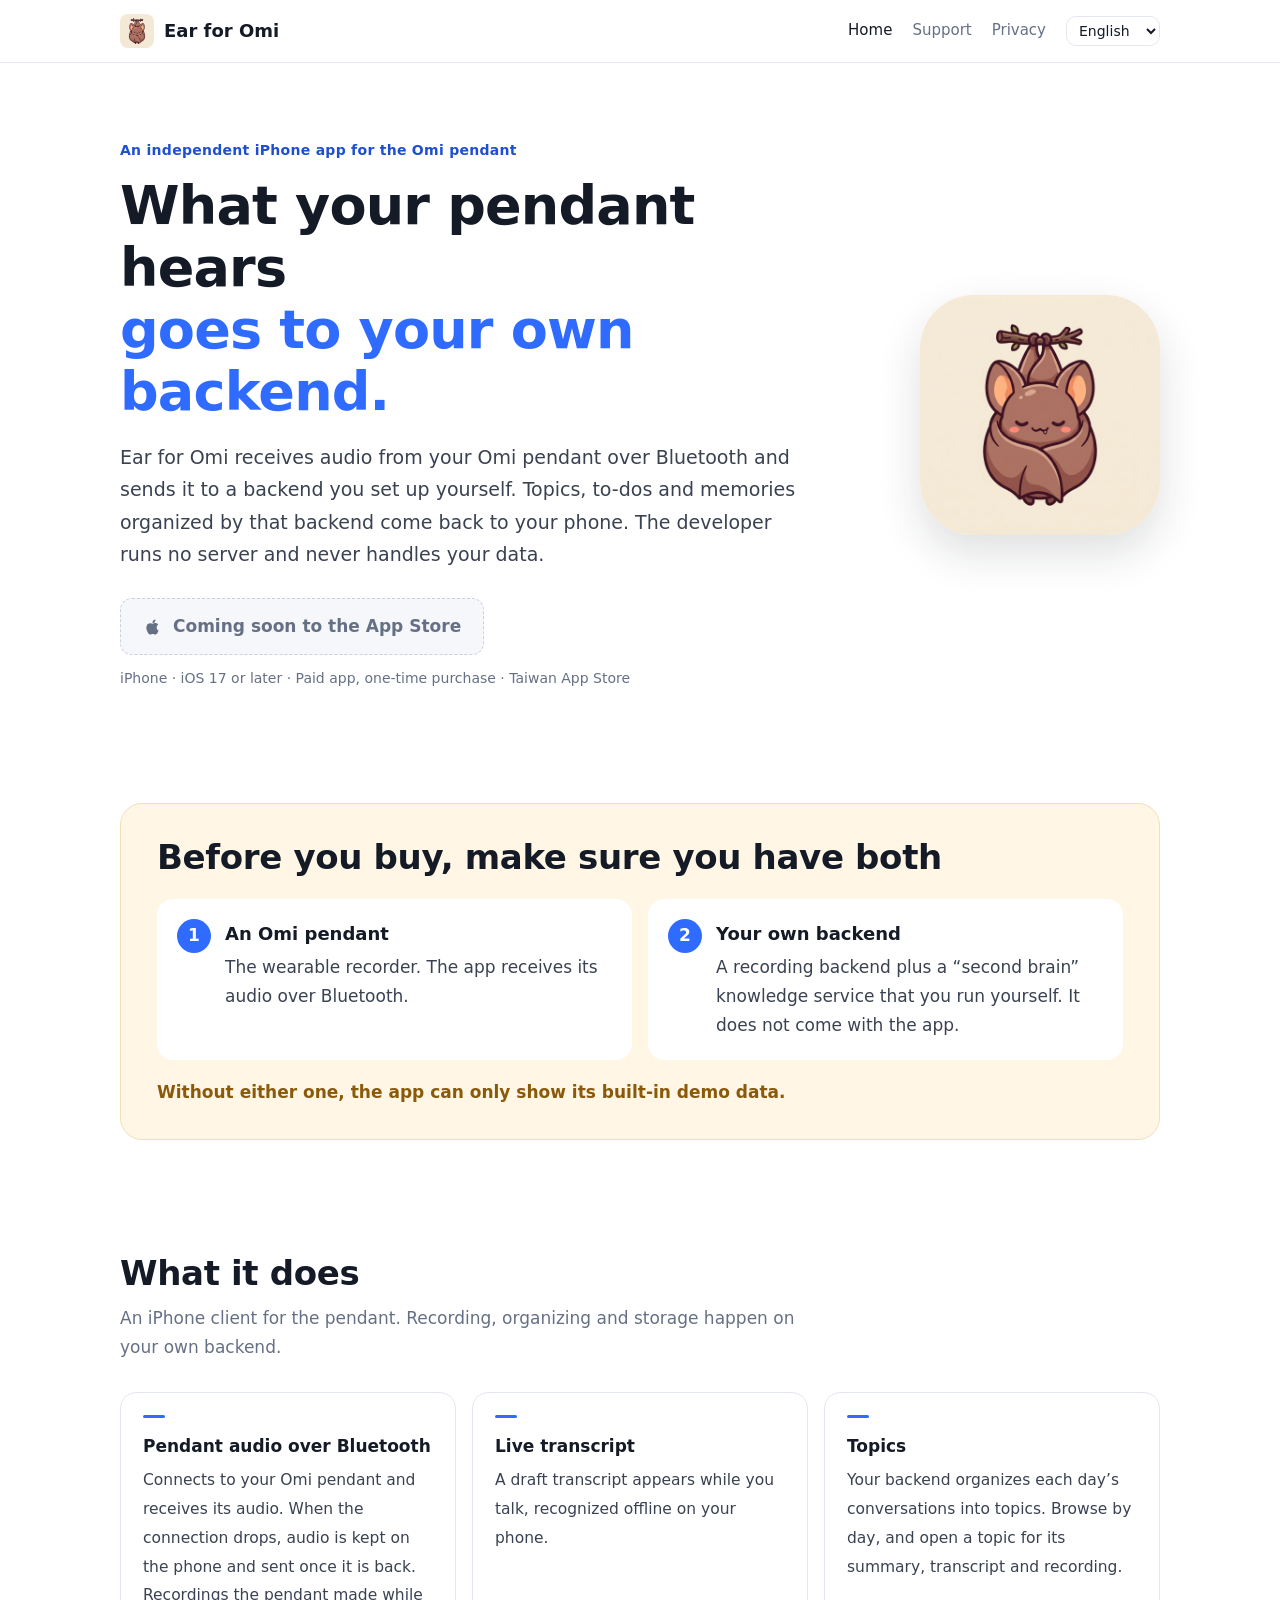
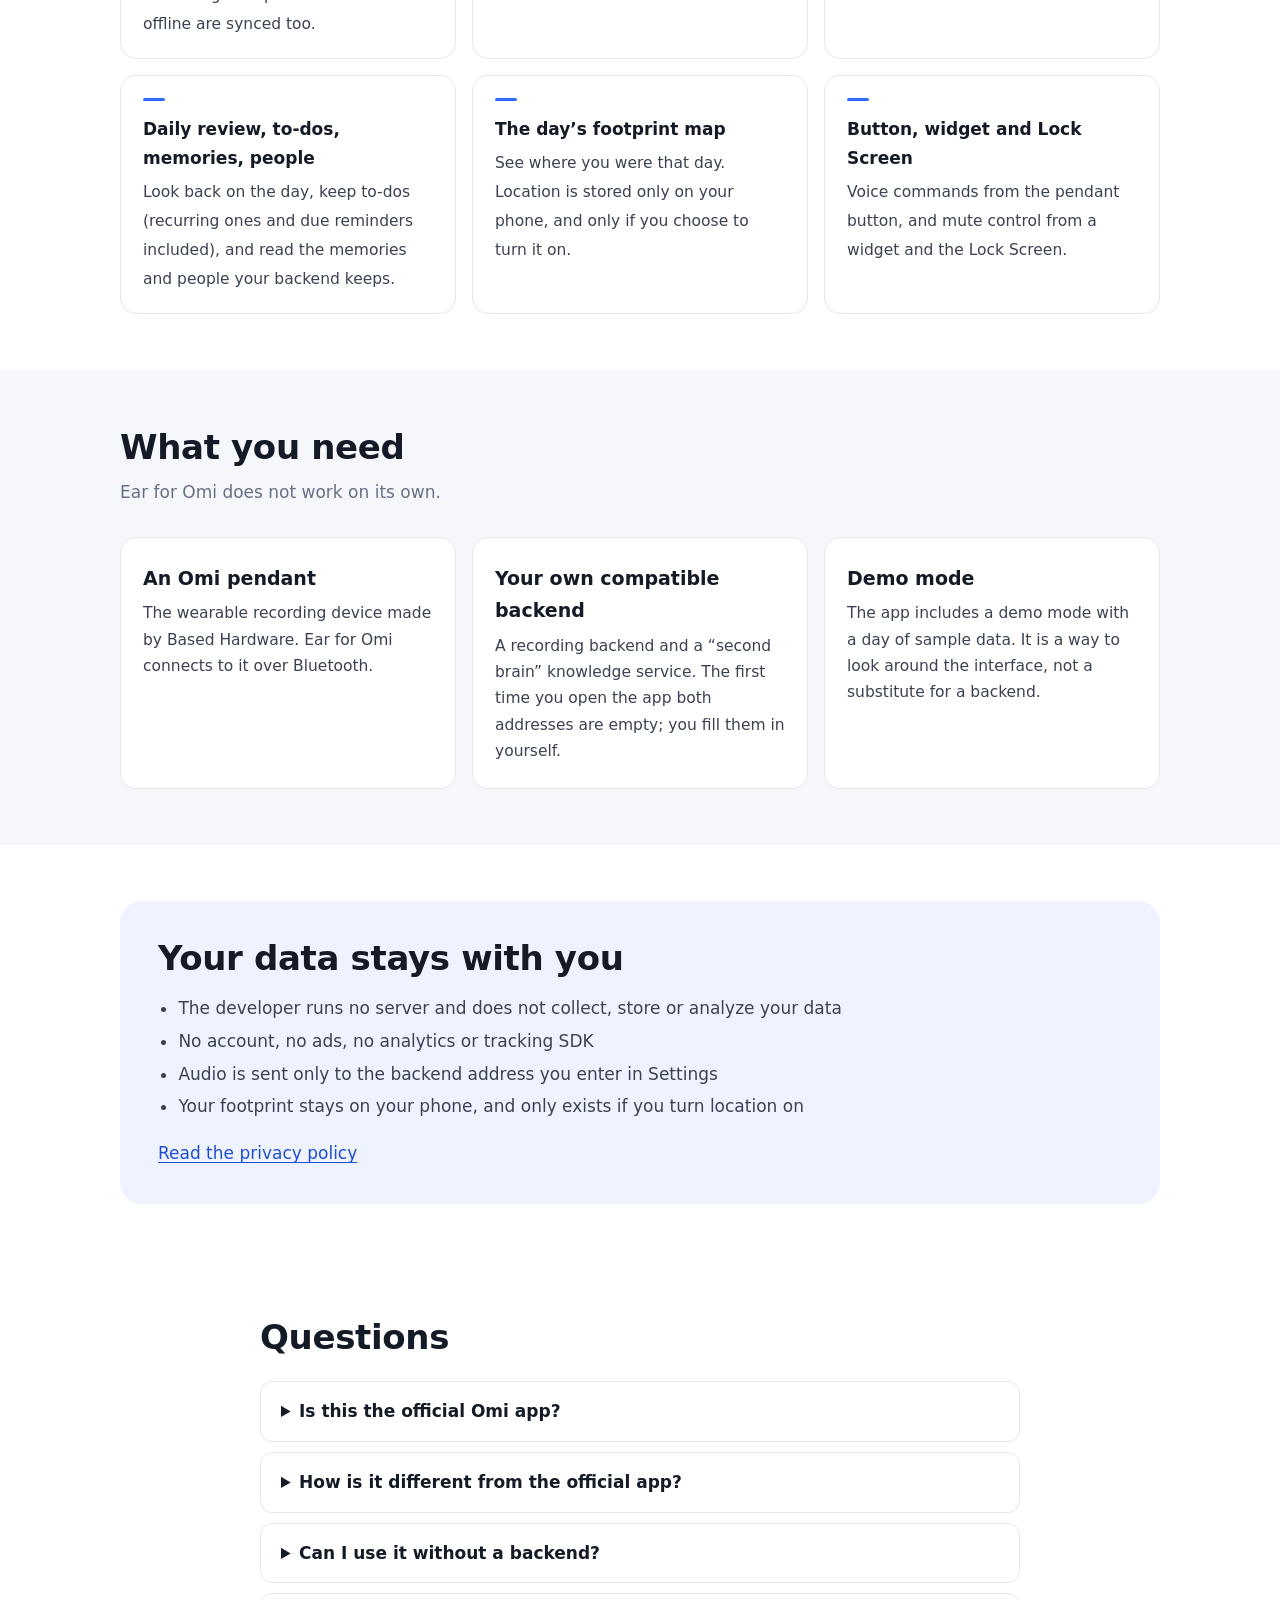
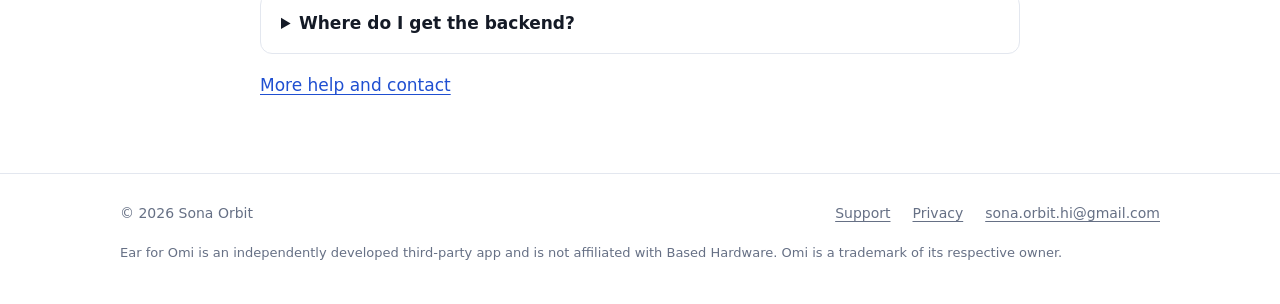
==== index.html @ e140234e "Remove the screenshot strip" ====
<!doctype html>
<html lang="en">
<head>
<meta charset="utf-8">
<meta name="viewport" content="width=device-width,initial-scale=1">
<meta name="color-scheme" content="light">
<title>Ear for Omi — an independent iPhone app for the Omi pendant</title>
<meta name="description" content="Ear for Omi is an independent, third-party iPhone app for the Omi pendant. Your recordings and data go to a backend you set up yourself. The developer runs no server and never handles your data.">
<meta property="og:type" content="website">
<meta property="og:title" content="Ear for Omi — an independent iPhone app for the Omi pendant">
<meta property="og:description" content="Ear for Omi is an independent, third-party iPhone app for the Omi pendant. Your recordings and data go to a backend you set up yourself. The developer runs no server and never handles your data.">
<meta property="og:url" content="https://sona-orbit.github.io/ear-for-omi/">
<meta property="og:image" content="https://sona-orbit.github.io/ear-for-omi/assets/icon.png">
<link rel="canonical" href="https://sona-orbit.github.io/ear-for-omi/">
<link rel="alternate" hreflang="en" href="https://sona-orbit.github.io/ear-for-omi/"><link rel="alternate" hreflang="zh-Hant" href="https://sona-orbit.github.io/ear-for-omi/zh-Hant/"><link rel="alternate" hreflang="x-default" href="https://sona-orbit.github.io/ear-for-omi/">
<link rel="icon" href="assets/favicon.png">
<link rel="apple-touch-icon" href="assets/icon.png">
<link rel="stylesheet" href="assets/style.css?v=627e2939">
<script>window.SITE_LOCALE='en';window.SITE_PAGE='';window.SITE_ROOT='';</script>
<script defer src="assets/site.js?v=627e2939"></script>
</head>
<body>
<header class="site-header"><div class="wrap nav">
<a class="brand" href="./"><img src="assets/icon.png" alt="" width="34" height="34"><span>Ear for Omi</span></a>
<nav class="nav-links" aria-label="Main"><a href="./" aria-current="page">Home</a><a href="support/">Support</a><a href="privacy/">Privacy</a></nav>
<label><span class="sr-only">Language</span><select class="lang" id="language" aria-label="Language"><option value="en" selected>English</option><option value="zh-Hant">繁體中文</option></select></label>
</div></header>
<main>
<section class="hero"><div class="wrap hero-grid">
<div class="hero-text">
<p class="eyebrow">An independent iPhone app for the Omi pendant</p>
<h1>What your pendant hears <span class="accent">goes to your own backend.</span></h1>
<p class="lead">Ear for Omi receives audio from your Omi pendant over Bluetooth and sends it to a backend you set up yourself. Topics, to-dos and memories organized by that backend come back to your phone. The developer runs no server and never handles your data.</p>
<span class="button soon" aria-disabled="true"><svg viewBox="0 0 24 24" aria-hidden="true"><path d="M16.37 12.6c-.02-2.3 1.88-3.4 1.96-3.46-1.07-1.56-2.73-1.77-3.32-1.8-1.41-.14-2.76.83-3.48.83-.72 0-1.82-.81-3-.79-1.54.02-2.96.9-3.76 2.27-1.6 2.78-.41 6.9 1.15 9.16.76 1.1 1.67 2.34 2.86 2.3 1.15-.05 1.58-.74 2.97-.74 1.38 0 1.77.74 2.98.72 1.23-.02 2.01-1.12 2.76-2.23.87-1.28 1.23-2.52 1.25-2.58-.03-.01-2.4-.92-2.42-3.67zM14.1 5.86c.63-.77 1.06-1.83.94-2.89-.91.04-2.02.61-2.67 1.37-.58.67-1.1 1.76-.96 2.8 1.02.08 2.06-.52 2.69-1.28z"/></svg>Coming soon to the App Store</span>
<p class="button-note">iPhone · iOS 17 or later · Paid app, one-time purchase · Taiwan App Store</p>
</div>
<div class="hero-icon"><img src="assets/icon.png" alt="Ear for Omi" width="512" height="512"></div>
</div></section>

<section id="must"><div class="wrap">
<div class="must-box"><h2>Before you buy, make sure you have both</h2>
<ol class="must"><li><span class="num">1</span><div><b>An Omi pendant</b><span>The wearable recorder. The app receives its audio over Bluetooth.</span></div></li><li><span class="num">2</span><div><b>Your own backend</b><span>A recording backend plus a “second brain” knowledge service that you run yourself. It does not come with the app.</span></div></li></ol>
<p class="must-note">Without either one, the app can only show its built-in demo data.</p></div>
</div></section>


<section id="features"><div class="wrap">
<h2>What it does</h2>
<p class="section-lead">An iPhone client for the pendant. Recording, organizing and storage happen on your own backend.</p>
<ul class="features"><li><b>Pendant audio over Bluetooth</b><span>Connects to your Omi pendant and receives its audio. When the connection drops, audio is kept on the phone and sent once it is back. Recordings the pendant made while offline are synced too.</span></li><li><b>Live transcript</b><span>A draft transcript appears while you talk, recognized offline on your phone.</span></li><li><b>Topics</b><span>Your backend organizes each day’s conversations into topics. Browse by day, and open a topic for its summary, transcript and recording.</span></li><li><b>Daily review, to-dos, memories, people</b><span>Look back on the day, keep to-dos (recurring ones and due reminders included), and read the memories and people your backend keeps.</span></li><li><b>The day’s footprint map</b><span>See where you were that day. Location is stored only on your phone, and only if you choose to turn it on.</span></li><li><b>Button, widget and Lock Screen</b><span>Voice commands from the pendant button, and mute control from a widget and the Lock Screen.</span></li></ul>
</div></section>

<section id="need"><div class="wrap">
<h2>What you need</h2>
<p class="section-lead">Ear for Omi does not work on its own.</p>
<div class="cards"><div class="card"><h3>An Omi pendant</h3><p>The wearable recording device made by Based Hardware. Ear for Omi connects to it over Bluetooth.</p></div><div class="card"><h3>Your own compatible backend</h3><p>A recording backend and a “second brain” knowledge service. The first time you open the app both addresses are empty; you fill them in yourself.</p></div><div class="card"><h3>Demo mode</h3><p>The app includes a demo mode with a day of sample data. It is a way to look around the interface, not a substitute for a backend.</p></div></div>
</div></section>

<section id="privacy"><div class="wrap">
<div class="privacy-box"><h2>Your data stays with you</h2><ul><li>The developer runs no server and does not collect, store or analyze your data</li><li>No account, no ads, no analytics or tracking SDK</li><li>Audio is sent only to the backend address you enter in Settings</li><li>Your footprint stays on your phone, and only exists if you turn location on</li></ul>
<p><a href="privacy/">Read the privacy policy</a></p></div>
</div></section>

<section id="faq"><div class="wrap narrow">
<h2>Questions</h2>
<details><summary>Is this the official Omi app?</summary><p>No. Ear for Omi is an independent, third-party client. It is not affiliated with Based Hardware.</p></details><details><summary>How is it different from the official app?</summary><p>Recordings and data go to a backend you set up yourself. The developer has no server and never handles your data.</p></details><details><summary>Can I use it without a backend?</summary><p>No. Without your own backend the app can only show its built-in demo data. Please make sure you have a backend before you buy.</p></details><details><summary>Where do I get the backend?</summary><p>The backend does not come with the app. It is shared through a community discussion; how to join will be posted on the support page. Until then, you can email us.</p></details>
<p><a href="support/">More help and contact</a></p>
</div></section>
</main>
<footer><div class="wrap">
<div class="footer-row">
<span>© 2026 Sona Orbit</span><span class="spacer"></span>
<a href="support/">Support</a>
<a href="privacy/">Privacy</a>
<a href="mailto:sona.orbit.hi@gmail.com">sona.orbit.hi@gmail.com</a>
</div>
<p class="disclaimer">Ear for Omi is an independently developed third-party app and is not affiliated with Based Hardware. Omi is a trademark of its respective owner.</p>
</div></footer>
</body>
</html>
---- assets/style.css ----
/* Ear for Omi website — white, one blue, nothing fancy. */
:root {
  --bg: #ffffff;
  --bg-2: #f5f7fb;
  --ink: #141a26;
  --text: #3a4252;
  --muted: #667085;
  --line: #e3e7ef;
  --blue: #2f6bff;
  --blue-ink: #1f4fd1;
  --blue-soft: #eef3ff;
  --radius: 16px;
  color-scheme: light;
}

* { box-sizing: border-box; }
html { -webkit-text-size-adjust: 100%; scroll-behavior: smooth; }
body {
  margin: 0;
  background: var(--bg);
  color: var(--ink);
  font: 17px/1.7 system-ui, -apple-system, "SF Pro Text", "PingFang TC", "Noto Sans TC", "Microsoft JhengHei", sans-serif;
  overflow-x: hidden;
}
img { max-width: 100%; height: auto; display: block; }
a { color: var(--blue-ink); text-underline-offset: 3px; }
a:hover { color: var(--blue); }
:focus-visible { outline: 2px solid var(--blue); outline-offset: 3px; border-radius: 6px; }
.wrap { width: min(1040px, 100% - 40px); margin: 0 auto; }
.wrap.narrow, .wrap.doc { width: min(760px, 100% - 40px); }
.sr-only { position: absolute; width: 1px; height: 1px; overflow: hidden; clip: rect(0 0 0 0); }

/* header */
.site-header { position: sticky; top: 0; z-index: 10; background: rgba(255, 255, 255, 0.9); backdrop-filter: blur(10px); -webkit-backdrop-filter: blur(10px); border-bottom: 1px solid var(--line); }
.nav { display: flex; align-items: center; gap: 20px; height: 62px; }
.brand { display: flex; align-items: center; gap: 10px; font-weight: 700; font-size: 18px; color: var(--ink); text-decoration: none; white-space: nowrap; }
.brand img { width: 34px; height: 34px; border-radius: 8px; }
.nav-links { display: flex; gap: 20px; margin-left: auto; }
.nav-links a { text-decoration: none; color: var(--muted); font-size: 15px; white-space: nowrap; }
.nav-links a[aria-current="page"], .nav-links a:hover { color: var(--ink); }
.lang { font: inherit; font-size: 14px; color: var(--ink); background: var(--bg); border: 1px solid var(--line); border-radius: 10px; padding: 5px 8px; }

/* buttons */
.button { display: inline-flex; align-items: center; gap: 10px; background: var(--blue); color: #fff; text-decoration: none; font-weight: 600; padding: 13px 22px; border-radius: 12px; }
.button:hover { background: var(--blue-ink); color: #fff; }
.button svg { width: 20px; height: 20px; fill: currentColor; flex: none; }
.button.soon { background: var(--bg-2); color: var(--muted); border: 1.5px dashed #c9d1e0; cursor: default; }
.button-note { color: var(--muted); font-size: 14px; margin: 12px 0 0; }

/* hero */
.hero { padding: 76px 0 56px; }
.hero-grid { display: grid; grid-template-columns: 1fr auto; gap: 56px; align-items: center; }
.eyebrow { font-weight: 600; font-size: 14px; letter-spacing: .02em; color: var(--blue-ink); margin: 0 0 12px; }
h1 { font-size: clamp(34px, 5vw, 54px); line-height: 1.15; margin: 0 0 18px; letter-spacing: -0.015em; }
h1 .accent { color: var(--blue); display: inline-block; }
.lead { font-size: clamp(17px, 1.6vw, 19px); color: var(--text); margin: 0 0 28px; max-width: 36em; }
.hero-icon img { width: clamp(160px, 22vw, 240px); border-radius: 22.5%; box-shadow: 0 18px 44px rgba(20, 26, 38, 0.14); }

/* sections */
section { padding: 56px 0; }
h2 { font-size: clamp(26px, 3.2vw, 34px); line-height: 1.25; margin: 0 0 10px; letter-spacing: -0.01em; }
h3 { font-size: 19px; margin: 0 0 6px; }
.section-lead { color: var(--muted); margin: 0 0 30px; max-width: 40em; }

.features { display: grid; grid-template-columns: repeat(3, 1fr); gap: 16px; padding: 0; margin: 0; list-style: none; }
.features li { border: 1px solid var(--line); border-radius: var(--radius); padding: 22px 22px 20px; }
.features b { display: block; margin-bottom: 4px; }
.features b::before { content: ""; display: block; width: 22px; height: 3px; border-radius: 2px; background: var(--blue); margin-bottom: 14px; }
.features span { color: var(--text); font-size: 15.5px; }

#need { background: var(--bg-2); }
.cards { display: grid; grid-template-columns: repeat(3, 1fr); gap: 16px; }
.card { background: var(--bg); border: 1px solid var(--line); border-radius: var(--radius); padding: 24px 22px; }
.card p { margin: 0; color: var(--text); font-size: 15.5px; }

.privacy-box { background: var(--blue-soft); border-radius: 22px; padding: 36px 38px; }
.privacy-box ul { margin: 14px 0 0; padding-left: 1.2em; color: var(--text); }
.privacy-box li { margin: 4px 0; }
.privacy-box p { margin: 18px 0 0; }

details { border: 1px solid var(--line); border-radius: 12px; padding: 15px 20px; margin-bottom: 10px; background: var(--bg); }
summary { cursor: pointer; font-weight: 600; }
details p { color: var(--text); margin: 10px 0 2px; }
#faq h2 { margin-bottom: 22px; }

/* text pages */
.doc h1 { font-size: clamp(30px, 4vw, 40px); margin-bottom: 8px; }
.doc h2 { font-size: 21px; margin: 34px 0 8px; }
.doc p, .doc li { color: var(--text); }
.doc ul { padding-left: 1.2em; }
.doc li { margin: 8px 0; }
.doc li b { color: var(--ink); }
.updated { color: var(--muted); font-size: 14px; margin: 0 0 22px; }
.contact { display: flex; flex-wrap: wrap; align-items: baseline; gap: 6px 14px; background: var(--blue-soft); border-radius: 12px; padding: 18px 20px; margin: 20px 0 8px; }
.doc details:first-of-type { margin-top: 16px; }

footer { border-top: 1px solid var(--line); padding: 28px 0 40px; color: var(--muted); font-size: 14px; }
.footer-row { display: flex; flex-wrap: wrap; gap: 10px 22px; align-items: center; }
.footer-row a { color: var(--muted); }
.footer-row .spacer { flex: 1; }
.disclaimer { margin: 16px 0 0; font-size: 13px; }

@media (max-width: 860px) {
  .hero { padding: 44px 0 36px; }
  .hero-grid { grid-template-columns: 1fr; gap: 32px; }
  .hero-icon { order: -1; }
  .hero-icon img { width: 120px; }
  .features, .cards { grid-template-columns: 1fr; }
  .privacy-box { padding: 28px 24px; }
}
@media (max-width: 600px) {
  .nav { gap: 12px; }
  .nav-links { gap: 14px; }
  .nav-links a { font-size: 14px; }
  .brand span { display: none; }
  section { padding: 44px 0; }
}

/* App screens (11-06: the site shows the app, and says what it needs before anything else) */
.hero-shot img { display: block; width: min(300px, 70vw); height: auto; border-radius: 38px; border: 8px solid #111114; box-shadow: 0 24px 60px rgba(20, 30, 60, .18); }
.must-box { background: #FFF6E5; border: 1px solid #F2DFB8; border-radius: 22px; padding: 32px 36px; }
.must-box h2 { margin-top: 0; }
.must { list-style: none; padding: 0; margin: 20px 0 0; display: grid; grid-template-columns: repeat(2, 1fr); gap: 16px; }
.must li { display: flex; gap: 14px; background: #fff; border-radius: 16px; padding: 20px; }
.must .num { flex: none; width: 34px; height: 34px; border-radius: 50%; background: var(--blue); color: #fff; font-weight: 700; display: grid; place-items: center; }
.must b { display: block; font-size: 18px; color: var(--ink); margin-bottom: 4px; }
.must span { color: var(--text); }
.must-note { margin: 18px 0 0; font-weight: 600; color: #8A5A0B; }
.shots { display: flex; gap: 22px; overflow-x: auto; scroll-snap-type: x mandatory; padding: 6px max(20px, calc((100% - 1040px) / 2)) 26px; scrollbar-width: thin; }
.shots figure { flex: none; width: 250px; margin: 0; scroll-snap-align: center; }
.shots img { display: block; width: 100%; height: auto; border-radius: 30px; border: 1px solid var(--line); box-shadow: 0 14px 34px rgba(20, 30, 60, .12); }
.shots figcaption { margin-top: 12px; font-size: 14px; color: var(--muted); text-align: center; }
@media (max-width: 860px) {
  .hero-shot { justify-self: center; }
  .must { grid-template-columns: 1fr; }
  .must-box { padding: 26px 22px; }
  .shots figure { width: 220px; }
}
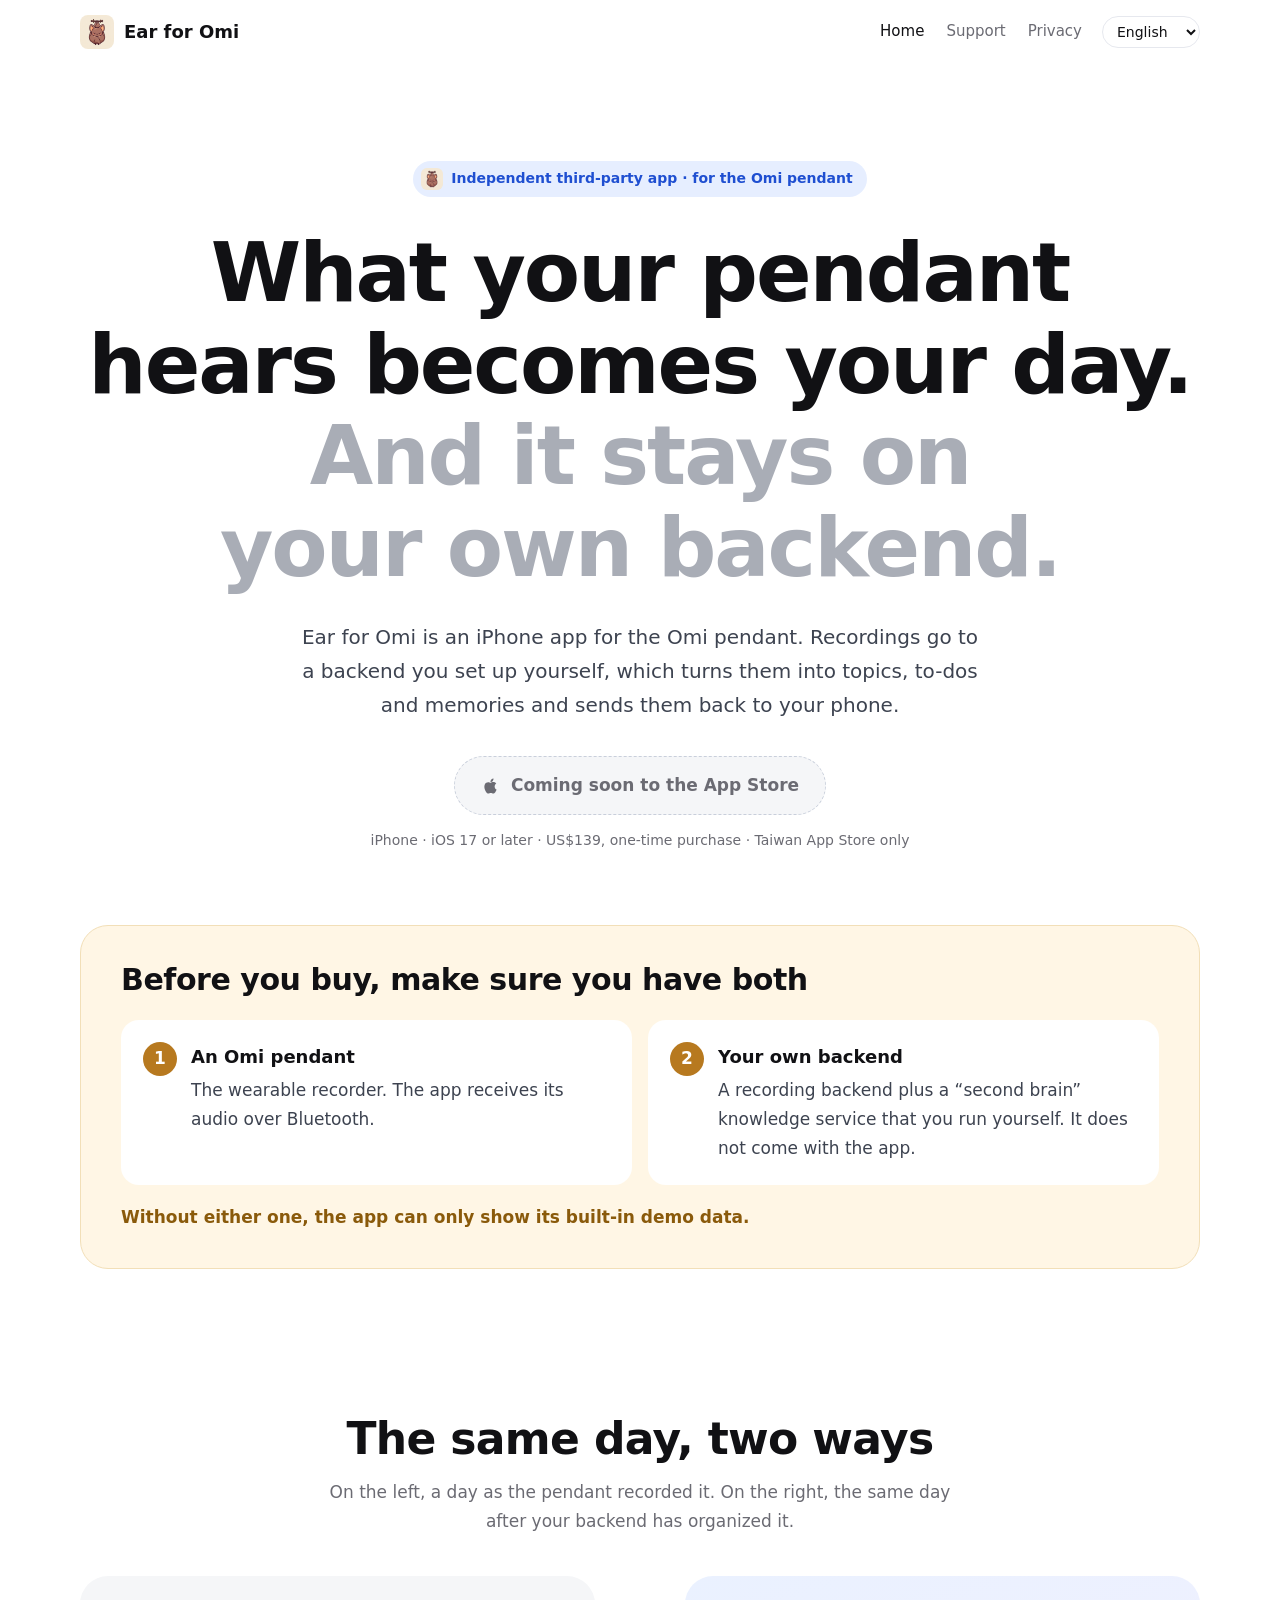
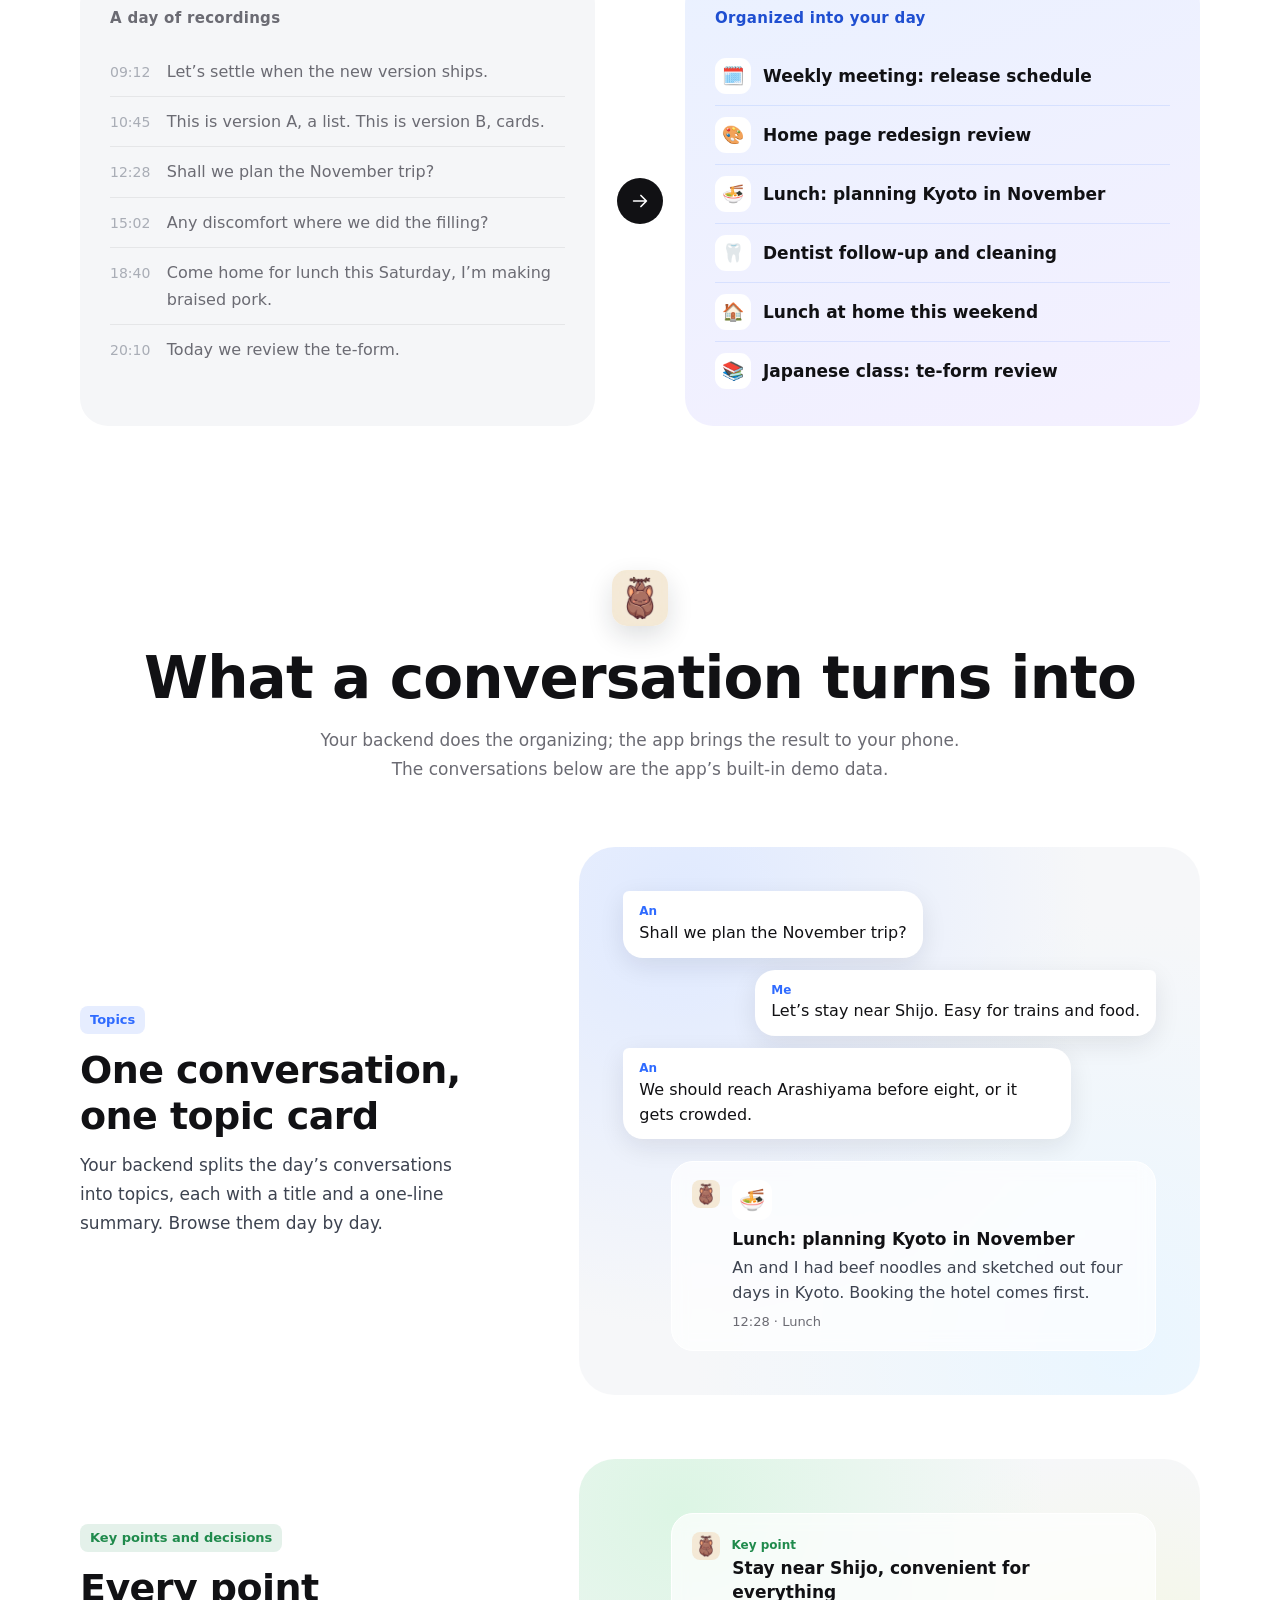
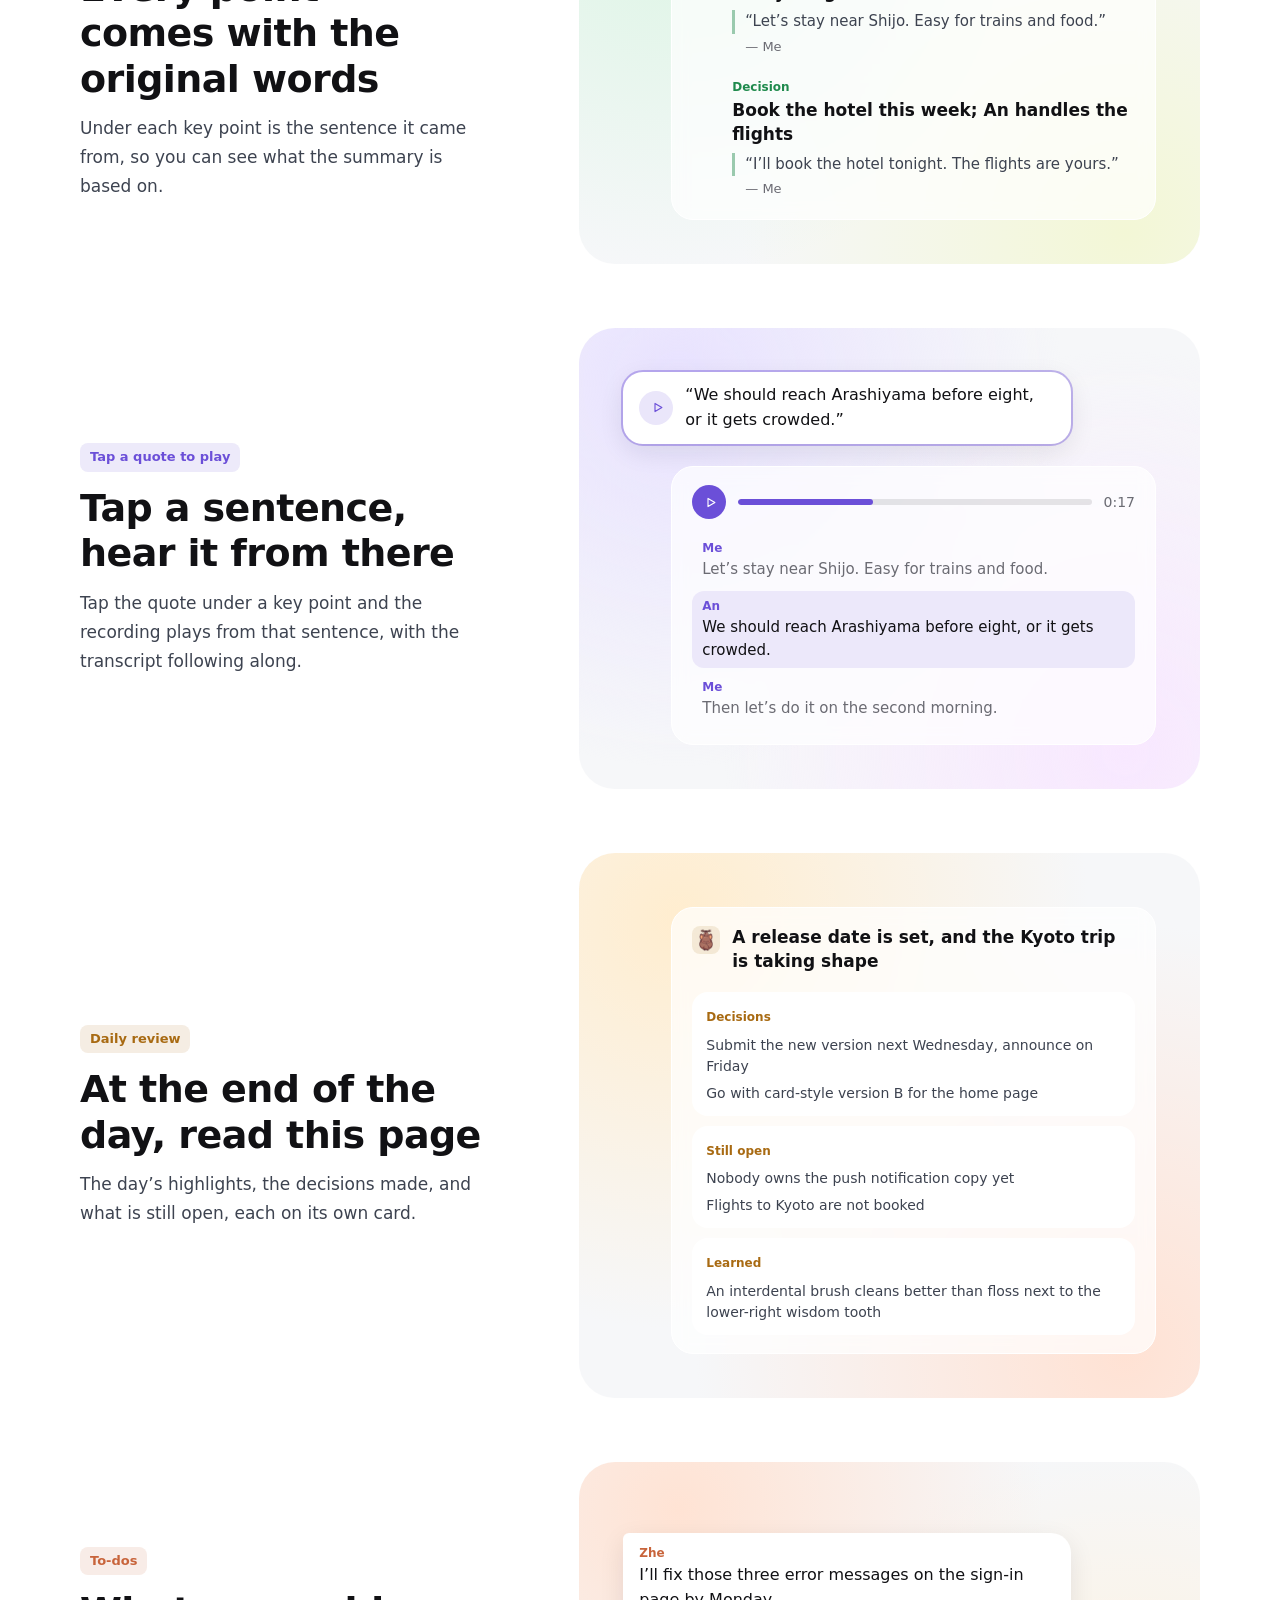
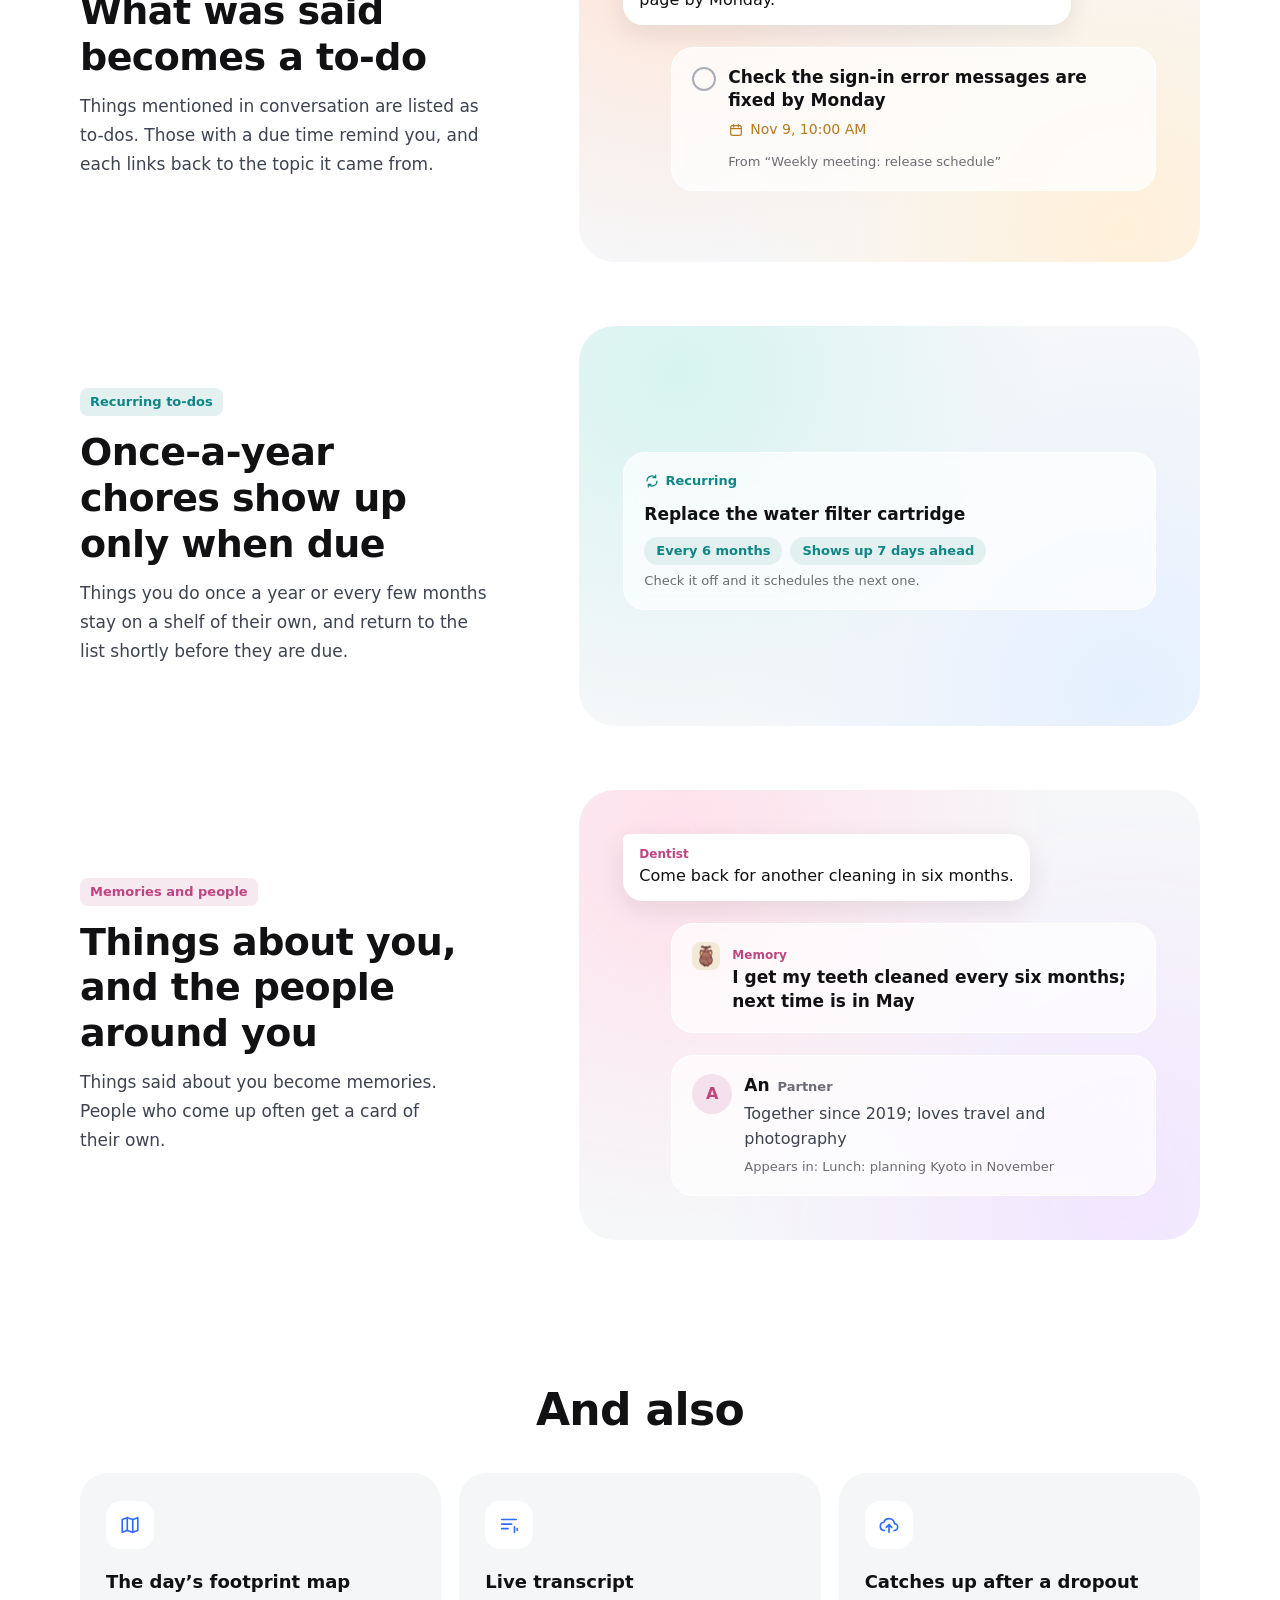
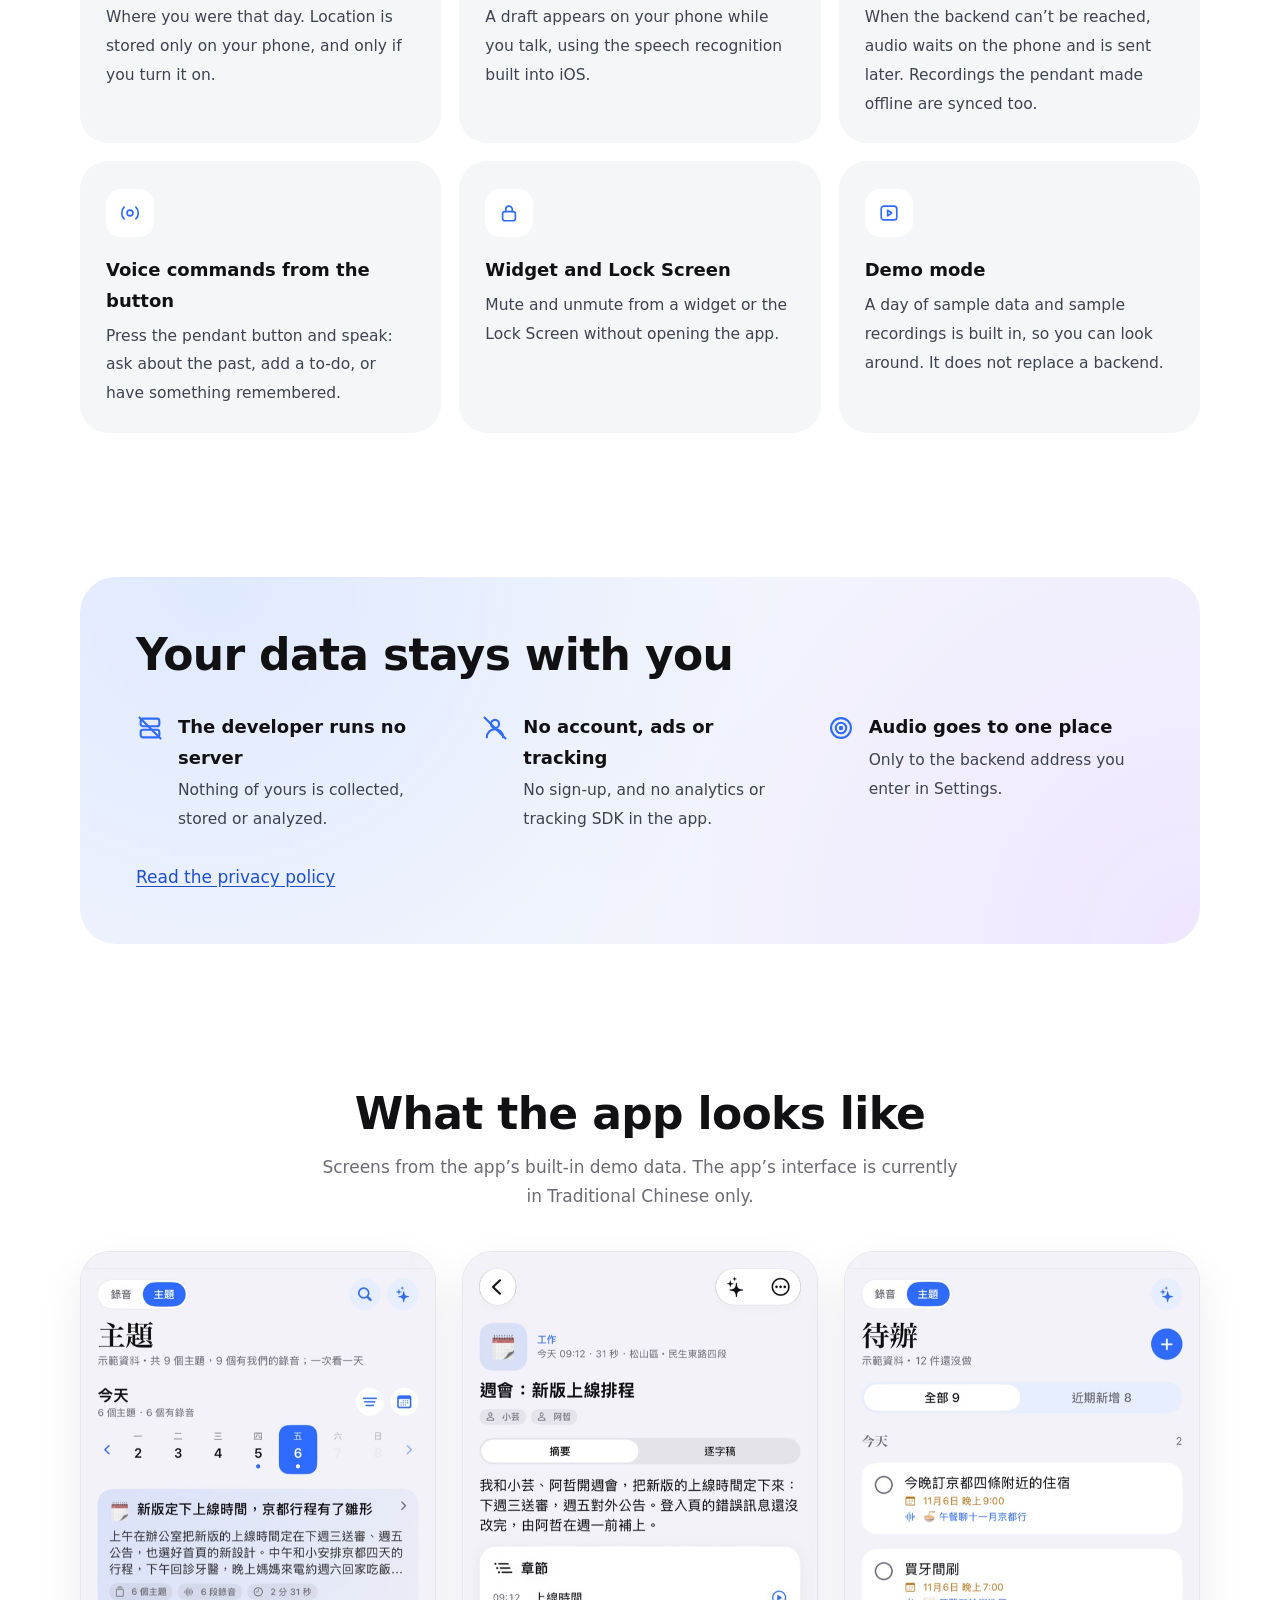
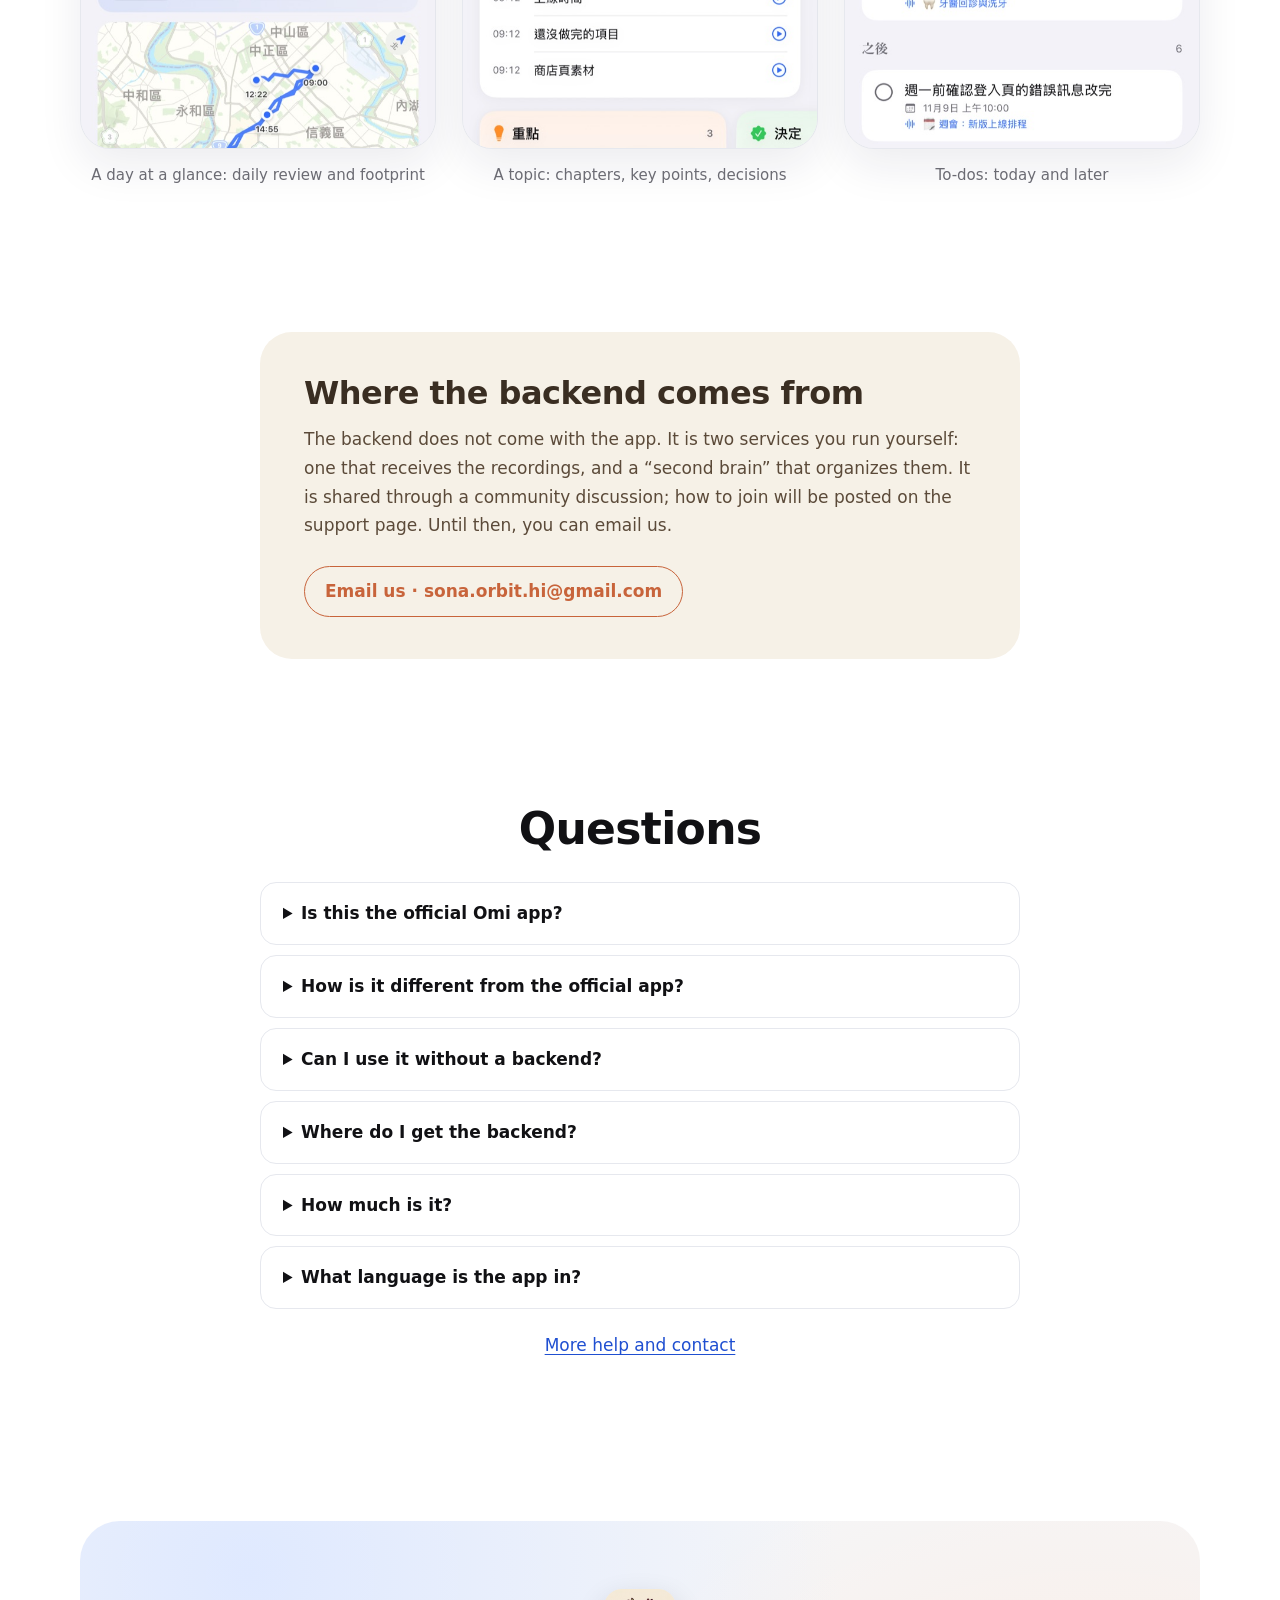
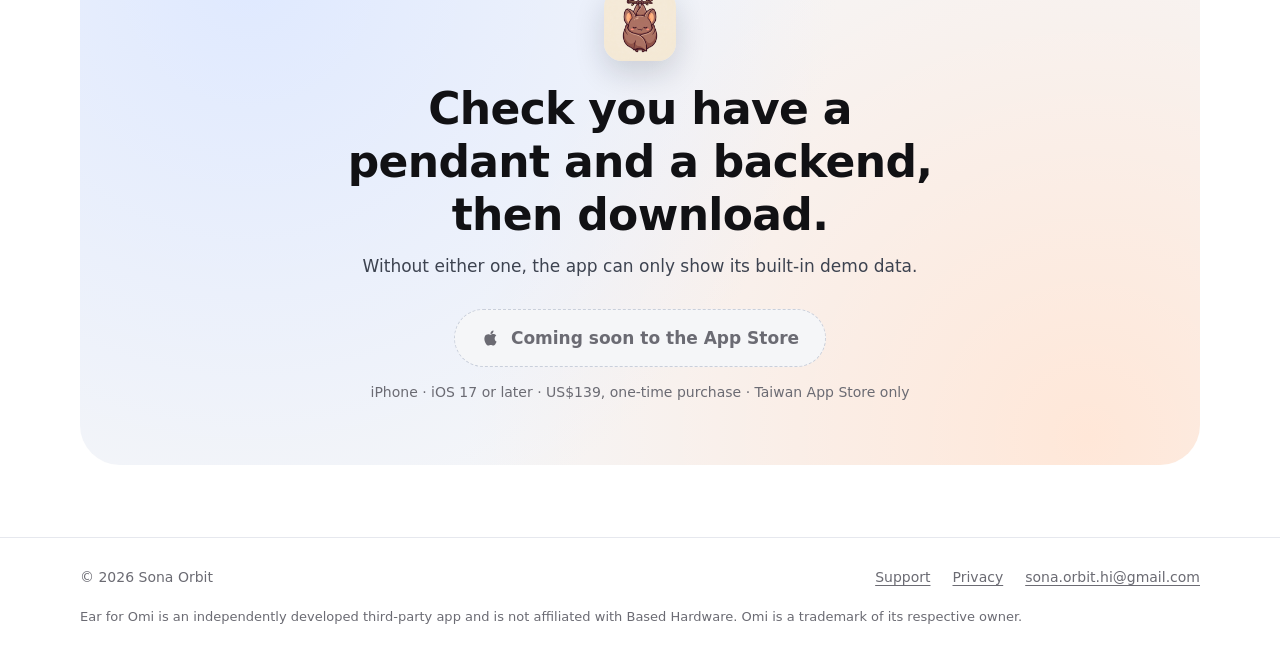
==== commit a4a8e21e: "Redesign home page: one feature per row with demo cards" ====
--- a/index.html
+++ b/index.html
@@ -4,20 +4,20 @@
 <meta charset="utf-8">
 <meta name="viewport" content="width=device-width,initial-scale=1">
 <meta name="color-scheme" content="light">
-<title>Ear for Omi — an independent iPhone app for the Omi pendant</title>
-<meta name="description" content="Ear for Omi is an independent, third-party iPhone app for the Omi pendant. Your recordings and data go to a backend you set up yourself. The developer runs no server and never handles your data.">
+<title>Ear for Omi — what your pendant hears becomes your day</title>
+<meta name="description" content="Ear for Omi is an independent, third-party iPhone app for the Omi pendant. Recordings go to a backend you set up yourself, which turns them into topics, to-dos and memories and sends them back to your phone. The developer runs no server and never handles your data.">
 <meta property="og:type" content="website">
-<meta property="og:title" content="Ear for Omi — an independent iPhone app for the Omi pendant">
-<meta property="og:description" content="Ear for Omi is an independent, third-party iPhone app for the Omi pendant. Your recordings and data go to a backend you set up yourself. The developer runs no server and never handles your data.">
+<meta property="og:title" content="Ear for Omi — what your pendant hears becomes your day">
+<meta property="og:description" content="Ear for Omi is an independent, third-party iPhone app for the Omi pendant. Recordings go to a backend you set up yourself, which turns them into topics, to-dos and memories and sends them back to your phone. The developer runs no server and never handles your data.">
 <meta property="og:url" content="https://sona-orbit.github.io/ear-for-omi/">
 <meta property="og:image" content="https://sona-orbit.github.io/ear-for-omi/assets/icon.png">
 <link rel="canonical" href="https://sona-orbit.github.io/ear-for-omi/">
 <link rel="alternate" hreflang="en" href="https://sona-orbit.github.io/ear-for-omi/"><link rel="alternate" hreflang="zh-Hant" href="https://sona-orbit.github.io/ear-for-omi/zh-Hant/"><link rel="alternate" hreflang="x-default" href="https://sona-orbit.github.io/ear-for-omi/">
 <link rel="icon" href="assets/favicon.png">
 <link rel="apple-touch-icon" href="assets/icon.png">
-<link rel="stylesheet" href="assets/style.css?v=627e2939">
+<link rel="stylesheet" href="assets/style.css?v=c315c3c6">
 <script>window.SITE_LOCALE='en';window.SITE_PAGE='';window.SITE_ROOT='';</script>
-<script defer src="assets/site.js?v=627e2939"></script>
+<script defer src="assets/site.js?v=c315c3c6"></script>
 </head>
 <body>
 <header class="site-header"><div class="wrap nav">
@@ -26,15 +26,12 @@
 <label><span class="sr-only">Language</span><select class="lang" id="language" aria-label="Language"><option value="en" selected>English</option><option value="zh-Hant">繁體中文</option></select></label>
 </div></header>
 <main>
-<section class="hero"><div class="wrap hero-grid">
-<div class="hero-text">
-<p class="eyebrow">An independent iPhone app for the Omi pendant</p>
-<h1>What your pendant hears <span class="accent">goes to your own backend.</span></h1>
-<p class="lead">Ear for Omi receives audio from your Omi pendant over Bluetooth and sends it to a backend you set up yourself. Topics, to-dos and memories organized by that backend come back to your phone. The developer runs no server and never handles your data.</p>
+<section class="hero"><div class="wrap">
+<p class="pill"><img src="assets/icon.png" alt="" width="22" height="22">Independent third-party app · for the Omi pendant</p>
+<h1><span class="nb">What your pendant hears becomes your day.</span><span class="dim"><span class="nb">And it stays on your own backend.</span></span></h1>
+<p class="lead">Ear for Omi is an iPhone app for the Omi pendant. Recordings go to a backend you set up yourself, which turns them into topics, to-dos and memories and sends them back to your phone.</p>
 <span class="button soon" aria-disabled="true"><svg viewBox="0 0 24 24" aria-hidden="true"><path d="M16.37 12.6c-.02-2.3 1.88-3.4 1.96-3.46-1.07-1.56-2.73-1.77-3.32-1.8-1.41-.14-2.76.83-3.48.83-.72 0-1.82-.81-3-.79-1.54.02-2.96.9-3.76 2.27-1.6 2.78-.41 6.9 1.15 9.16.76 1.1 1.67 2.34 2.86 2.3 1.15-.05 1.58-.74 2.97-.74 1.38 0 1.77.74 2.98.72 1.23-.02 2.01-1.12 2.76-2.23.87-1.28 1.23-2.52 1.25-2.58-.03-.01-2.4-.92-2.42-3.67zM14.1 5.86c.63-.77 1.06-1.83.94-2.89-.91.04-2.02.61-2.67 1.37-.58.67-1.1 1.76-.96 2.8 1.02.08 2.06-.52 2.69-1.28z"/></svg>Coming soon to the App Store</span>
-<p class="button-note">iPhone · iOS 17 or later · Paid app, one-time purchase · Taiwan App Store</p>
-</div>
-<div class="hero-icon"><img src="assets/icon.png" alt="Ear for Omi" width="512" height="512"></div>
+<p class="button-note">iPhone · iOS 17 or later · US$139, one-time purchase · Taiwan App Store only</p>
 </div></section>
 
 <section id="must"><div class="wrap">
@@ -43,28 +40,74 @@
 <p class="must-note">Without either one, the app can only show its built-in demo data.</p></div>
 </div></section>
 
-
-<section id="features"><div class="wrap">
-<h2>What it does</h2>
-<p class="section-lead">An iPhone client for the pendant. Recording, organizing and storage happen on your own backend.</p>
-<ul class="features"><li><b>Pendant audio over Bluetooth</b><span>Connects to your Omi pendant and receives its audio. When the connection drops, audio is kept on the phone and sent once it is back. Recordings the pendant made while offline are synced too.</span></li><li><b>Live transcript</b><span>A draft transcript appears while you talk, recognized offline on your phone.</span></li><li><b>Topics</b><span>Your backend organizes each day’s conversations into topics. Browse by day, and open a topic for its summary, transcript and recording.</span></li><li><b>Daily review, to-dos, memories, people</b><span>Look back on the day, keep to-dos (recurring ones and due reminders included), and read the memories and people your backend keeps.</span></li><li><b>The day’s footprint map</b><span>See where you were that day. Location is stored only on your phone, and only if you choose to turn it on.</span></li><li><b>Button, widget and Lock Screen</b><span>Voice commands from the pendant button, and mute control from a widget and the Lock Screen.</span></li></ul>
+<section id="compare"><div class="wrap">
+<h2 class="center">The same day, two ways</h2>
+<p class="section-lead center">On the left, a day as the pendant recorded it. On the right, the same day after your backend has organized it.</p>
+<div class="compare">
+<div class="cmp raw"><h3>A day of recordings</h3><ul><li><time>09:12</time><span>Let’s settle when the new version ships.</span></li><li><time>10:45</time><span>This is version A, a list. This is version B, cards.</span></li><li><time>12:28</time><span>Shall we plan the November trip?</span></li><li><time>15:02</time><span>Any discomfort where we did the filling?</span></li><li><time>18:40</time><span>Come home for lunch this Saturday, I’m making braised pork.</span></li><li><time>20:10</time><span>Today we review the te-form.</span></li></ul></div>
+<span class="cmp-arrow"><svg class="ic" viewBox="0 0 24 24" aria-hidden="true"><path d="M5 12h14M13 6l6 6-6 6"/></svg></span>
+<div class="cmp tidy"><h3>Organized into your day</h3><ul><li><span class="emoji">🗓️</span><b>Weekly meeting: release schedule</b></li><li><span class="emoji">🎨</span><b>Home page redesign review</b></li><li><span class="emoji">🍜</span><b>Lunch: planning Kyoto in November</b></li><li><span class="emoji">🦷</span><b>Dentist follow-up and cleaning</b></li><li><span class="emoji">🏠</span><b>Lunch at home this weekend</b></li><li><span class="emoji">📚</span><b>Japanese class: te-form review</b></li></ul></div>
+</div>
 </div></section>
 
-<section id="need"><div class="wrap">
-<h2>What you need</h2>
-<p class="section-lead">Ear for Omi does not work on its own.</p>
-<div class="cards"><div class="card"><h3>An Omi pendant</h3><p>The wearable recording device made by Based Hardware. Ear for Omi connects to it over Bluetooth.</p></div><div class="card"><h3>Your own compatible backend</h3><p>A recording backend and a “second brain” knowledge service. The first time you open the app both addresses are empty; you fill them in yourself.</p></div><div class="card"><h3>Demo mode</h3><p>The app includes a demo mode with a day of sample data. It is a way to look around the interface, not a substitute for a backend.</p></div></div>
+<section id="what"><div class="wrap">
+<img class="group-bat" src="assets/icon.png" alt="" width="56" height="56">
+<h2 class="center big">What a conversation turns into</h2>
+<p class="section-lead center">Your backend does the organizing; the app brings the result to your phone. The conversations below are the app’s built-in demo data.</p>
+<div class="row c-topic"><div class="row-text"><span class="tag">Topics</span>
+<h3>One conversation, one topic card</h3><p>Your backend splits the day’s conversations into topics, each with a title and a one-line summary. Browse them day by day.</p></div><div class="demo"><div class="bubble"><span class="who">An</span><p>Shall we plan the November trip?</p></div><div class="bubble mine"><span class="who">Me</span><p>Let’s stay near Shijo. Easy for trains and food.</p></div><div class="bubble"><span class="who">An</span><p>We should reach Arashiyama before eight, or it gets crowded.</p></div><div class="result topic"><img class="bat" src="assets/icon.png" alt="" width="28" height="28"><div><span class="emoji">🍜</span>
+<b>Lunch: planning Kyoto in November</b><p>An and I had beef noodles and sketched out four days in Kyoto. Booking the hotel comes first.</p><span class="meta">12:28 · Lunch</span></div></div></div></div>
+<div class="row c-points"><div class="row-text"><span class="tag">Key points and decisions</span>
+<h3>Every point comes with the original words</h3><p>Under each key point is the sentence it came from, so you can see what the summary is based on.</p></div><div class="demo"><div class="result points"><img class="bat" src="assets/icon.png" alt="" width="28" height="28"><ul><li><span class="kind">Key point</span><b>Stay near Shijo, convenient for everything</b><q>Let’s stay near Shijo. Easy for trains and food.</q><span class="by">— Me</span></li><li><span class="kind">Decision</span><b>Book the hotel this week; An handles the flights</b><q>I’ll book the hotel tonight. The flights are yours.</q><span class="by">— Me</span></li></ul></div></div></div>
+<div class="row c-jump"><div class="row-text"><span class="tag">Tap a quote to play</span>
+<h3>Tap a sentence, hear it from there</h3><p>Tap the quote under a key point and the recording plays from that sentence, with the transcript following along.</p></div><div class="demo"><div class="bubble tap"><span class="playdot"><svg class="ic" viewBox="0 0 24 24" aria-hidden="true" fill="currentColor" stroke="none"><path d="M8 5.5v13l11-6.5-11-6.5Z"/></svg></span><p><q>We should reach Arashiyama before eight, or it gets crowded.</q></p></div>
+<div class="result player"><div class="bar"><span class="playdot on"><svg class="ic" viewBox="0 0 24 24" aria-hidden="true" fill="currentColor" stroke="none"><path d="M8 5.5v13l11-6.5-11-6.5Z"/></svg></span><span class="track"><i></i></span><span class="time">0:17</span></div><ul class="lines"><li class=""><span class="who">Me</span>Let’s stay near Shijo. Easy for trains and food.</li><li class="now"><span class="who">An</span>We should reach Arashiyama before eight, or it gets crowded.</li><li class=""><span class="who">Me</span>Then let’s do it on the second morning.</li></ul></div></div></div>
+<div class="row c-recap"><div class="row-text"><span class="tag">Daily review</span>
+<h3>At the end of the day, read this page</h3><p>The day’s highlights, the decisions made, and what is still open, each on its own card.</p></div><div class="demo"><div class="result recap"><img class="bat" src="assets/icon.png" alt="" width="28" height="28"><b class="head">A release date is set, and the Kyoto trip is taking shape</b><div class="minis"><div class="mini"><span class="kind">Decisions</span><ul><li>Submit the new version next Wednesday, announce on Friday</li><li>Go with card-style version B for the home page</li></ul></div><div class="mini"><span class="kind">Still open</span><ul><li>Nobody owns the push notification copy yet</li><li>Flights to Kyoto are not booked</li></ul></div><div class="mini"><span class="kind">Learned</span><ul><li>An interdental brush cleans better than floss next to the lower-right wisdom tooth</li></ul></div></div></div></div></div>
+<div class="row c-todo"><div class="row-text"><span class="tag">To-dos</span>
+<h3>What was said becomes a to-do</h3><p>Things mentioned in conversation are listed as to-dos. Those with a due time remind you, and each links back to the topic it came from.</p></div><div class="demo"><div class="bubble"><span class="who">Zhe</span><p>I’ll fix those three error messages on the sign-in page by Monday.</p></div><div class="result todo"><span class="ring"></span><div><b>Check the sign-in error messages are fixed by Monday</b>
+<span class="due"><svg class="ic" viewBox="0 0 24 24" aria-hidden="true"><rect x="4" y="5.5" width="16" height="14.5" rx="3"/><path d="M4 10h16M8.5 3.5v4M15.5 3.5v4"/></svg>Nov 9, 10:00 AM</span><span class="meta">From “Weekly meeting: release schedule”</span></div></div></div></div>
+<div class="row c-recurring"><div class="row-text"><span class="tag">Recurring to-dos</span>
+<h3>Once-a-year chores show up only when due</h3><p>Things you do once a year or every few months stay on a shelf of their own, and return to the list shortly before they are due.</p></div><div class="demo"><div class="result todo recurring"><span class="shelf"><svg class="ic" viewBox="0 0 24 24" aria-hidden="true"><path d="M4.5 12a7.5 7.5 0 0 1 13-5.1M19.5 12a7.5 7.5 0 0 1-13 5.1"/><path d="M17.5 3v4h-4M6.5 21v-4h4"/></svg>Recurring</span><div><b>Replace the water filter cartridge</b>
+<div class="chips"><span class="chip">Every 6 months</span><span class="chip">Shows up 7 days ahead</span></div><span class="meta">Check it off and it schedules the next one.</span></div></div></div></div>
+<div class="row c-memory"><div class="row-text"><span class="tag">Memories and people</span>
+<h3>Things about you, and the people around you</h3><p>Things said about you become memories. People who come up often get a card of their own.</p></div><div class="demo"><div class="bubble"><span class="who">Dentist</span><p>Come back for another cleaning in six months.</p></div><div class="result memory"><img class="bat" src="assets/icon.png" alt="" width="28" height="28"><div><span class="kind">Memory</span><b>I get my teeth cleaned every six months; next time is in May</b></div></div>
+<div class="result person"><span class="avatar">A</span><div><b>An<span class="rel">Partner</span></b>
+<p>Together since 2019; loves travel and photography</p><span class="meta">Appears in: Lunch: planning Kyoto in November</span></div></div></div></div>
+</div></section>
+
+<section id="more"><div class="wrap">
+<h2 class="center">And also</h2>
+<ul class="tiles"><li><span class="tile-ic"><svg class="ic" viewBox="0 0 24 24" aria-hidden="true"><path d="M9 4 3.5 6v14L9 18l6 2 5.5-2V4L15 6 9 4Z"/><path d="M9 4v14M15 6v14"/></svg></span><b>The day’s footprint map</b><span>Where you were that day. Location is stored only on your phone, and only if you turn it on.</span></li><li><span class="tile-ic"><svg class="ic" viewBox="0 0 24 24" aria-hidden="true"><path d="M4 6h16M4 11h11M4 16h7"/><path d="M18 14v6M21 16v2"/></svg></span><b>Live transcript</b><span>A draft appears on your phone while you talk, using the speech recognition built into iOS.</span></li><li><span class="tile-ic"><svg class="ic" viewBox="0 0 24 24" aria-hidden="true"><path d="M7 18a4.5 4.5 0 0 1-.6-8.96A6 6 0 0 1 18 10.5 3.75 3.75 0 0 1 17.5 18"/><path d="M12 20v-8M9 14.5l3-3 3 3"/></svg></span><b>Catches up after a dropout</b><span>When the backend can’t be reached, audio waits on the phone and is sent later. Recordings the pendant made offline are synced too.</span></li><li><span class="tile-ic"><svg class="ic" viewBox="0 0 24 24" aria-hidden="true"><circle cx="12" cy="12" r="3.2"/><path d="M5.6 5.6a9 9 0 0 0 0 12.8M18.4 5.6a9 9 0 0 1 0 12.8"/></svg></span><b>Voice commands from the button</b><span>Press the pendant button and speak: ask about the past, add a to-do, or have something remembered.</span></li><li><span class="tile-ic"><svg class="ic" viewBox="0 0 24 24" aria-hidden="true"><rect x="5" y="10.5" width="14" height="10" rx="2.5"/><path d="M8.5 10.5V8a3.5 3.5 0 0 1 7 0v2.5"/></svg></span><b>Widget and Lock Screen</b><span>Mute and unmute from a widget or the Lock Screen without opening the app.</span></li><li><span class="tile-ic"><svg class="ic" viewBox="0 0 24 24" aria-hidden="true"><rect x="3.5" y="4.5" width="17" height="15" rx="3"/><path d="m10.5 9 4.5 3-4.5 3V9Z"/></svg></span><b>Demo mode</b><span>A day of sample data and sample recordings is built in, so you can look around. It does not replace a backend.</span></li></ul>
 </div></section>
 
 <section id="privacy"><div class="wrap">
-<div class="privacy-box"><h2>Your data stays with you</h2><ul><li>The developer runs no server and does not collect, store or analyze your data</li><li>No account, no ads, no analytics or tracking SDK</li><li>Audio is sent only to the backend address you enter in Settings</li><li>Your footprint stays on your phone, and only exists if you turn location on</li></ul>
+<div class="privacy-panel"><h2>Your data stays with you</h2><ul><li><svg class="ic" viewBox="0 0 24 24" aria-hidden="true"><rect x="4" y="4" width="16" height="6.5" rx="2"/><rect x="4" y="13.5" width="16" height="6.5" rx="2"/><path d="m3 3 18 18"/></svg><div><b>The developer runs no server</b><span>Nothing of yours is collected, stored or analyzed.</span></div></li><li><svg class="ic" viewBox="0 0 24 24" aria-hidden="true"><circle cx="12" cy="8.5" r="3.5"/><path d="M5 20a7 7 0 0 1 14 0"/><path d="m3 3 18 18"/></svg><div><b>No account, ads or tracking</b><span>No sign-up, and no analytics or tracking SDK in the app.</span></div></li><li><svg class="ic" viewBox="0 0 24 24" aria-hidden="true"><circle cx="12" cy="12" r="8.5"/><circle cx="12" cy="12" r="4.5"/><circle cx="12" cy="12" r="1"/></svg><div><b>Audio goes to one place</b><span>Only to the backend address you enter in Settings.</span></div></li></ul>
 <p><a href="privacy/">Read the privacy policy</a></p></div>
 </div></section>
 
+<section id="screens"><div class="wrap">
+<h2 class="center">What the app looks like</h2>
+<p class="section-lead center">Screens from the app’s built-in demo data. The app’s interface is currently in Traditional Chinese only.</p>
+<div class="screens"><figure><div class="screen"><img src="assets/shot-topics.jpg" alt="Ear for Omi screenshot" width="600" height="1300" loading="lazy"></div><figcaption>A day at a glance: daily review and footprint</figcaption></figure><figure><div class="screen"><img src="assets/shot-summary.jpg" alt="Ear for Omi screenshot" width="600" height="1300" loading="lazy"></div><figcaption>A topic: chapters, key points, decisions</figcaption></figure><figure><div class="screen"><img src="assets/shot-todos.jpg" alt="Ear for Omi screenshot" width="600" height="1300" loading="lazy"></div><figcaption>To-dos: today and later</figcaption></figure></div>
+</div></section>
+
+<section id="backend"><div class="wrap narrow">
+<div class="backend-box"><h2>Where the backend comes from</h2><p>The backend does not come with the app. It is two services you run yourself: one that receives the recordings, and a “second brain” that organizes them. It is shared through a community discussion; how to join will be posted on the support page. Until then, you can email us.</p>
+<a class="ghost" href="mailto:sona.orbit.hi@gmail.com">Email us · sona.orbit.hi@gmail.com</a></div>
+</div></section>
+
 <section id="faq"><div class="wrap narrow">
-<h2>Questions</h2>
-<details><summary>Is this the official Omi app?</summary><p>No. Ear for Omi is an independent, third-party client. It is not affiliated with Based Hardware.</p></details><details><summary>How is it different from the official app?</summary><p>Recordings and data go to a backend you set up yourself. The developer has no server and never handles your data.</p></details><details><summary>Can I use it without a backend?</summary><p>No. Without your own backend the app can only show its built-in demo data. Please make sure you have a backend before you buy.</p></details><details><summary>Where do I get the backend?</summary><p>The backend does not come with the app. It is shared through a community discussion; how to join will be posted on the support page. Until then, you can email us.</p></details>
-<p><a href="support/">More help and contact</a></p>
+<h2 class="center">Questions</h2>
+<details><summary>Is this the official Omi app?</summary><p>No. Ear for Omi is an independent, third-party client. It is not affiliated with Based Hardware.</p></details><details><summary>How is it different from the official app?</summary><p>Recordings and data go to a backend you set up yourself. The developer has no server and never handles your data.</p></details><details><summary>Can I use it without a backend?</summary><p>No. Without your own backend the app can only show its built-in demo data. Please make sure you have a backend before you buy.</p></details><details><summary>Where do I get the backend?</summary><p>The backend does not come with the app. It is shared through a community discussion; how to join will be posted on the support page. Until then, you can email us.</p></details><details><summary>How much is it?</summary><p>US$139, a one-time purchase with no subscription. It is currently available only on the Taiwan App Store, where the price is shown in New Taiwan dollars.</p></details><details><summary>What language is the app in?</summary><p>The app’s interface is currently in Traditional Chinese only.</p></details>
+<p class="center"><a href="support/">More help and contact</a></p>
+</div></section>
+
+<section id="cta"><div class="wrap">
+<div class="cta-card"><img src="assets/icon.png" alt="" width="72" height="72">
+<h2>Check you have a pendant and a backend, then download.</h2><p>Without either one, the app can only show its built-in demo data.</p>
+<span class="button soon" aria-disabled="true"><svg viewBox="0 0 24 24" aria-hidden="true"><path d="M16.37 12.6c-.02-2.3 1.88-3.4 1.96-3.46-1.07-1.56-2.73-1.77-3.32-1.8-1.41-.14-2.76.83-3.48.83-.72 0-1.82-.81-3-.79-1.54.02-2.96.9-3.76 2.27-1.6 2.78-.41 6.9 1.15 9.16.76 1.1 1.67 2.34 2.86 2.3 1.15-.05 1.58-.74 2.97-.74 1.38 0 1.77.74 2.98.72 1.23-.02 2.01-1.12 2.76-2.23.87-1.28 1.23-2.52 1.25-2.58-.03-.01-2.4-.92-2.42-3.67zM14.1 5.86c.63-.77 1.06-1.83.94-2.89-.91.04-2.02.61-2.67 1.37-.58.67-1.1 1.76-.96 2.8 1.02.08 2.06-.52 2.69-1.28z"/></svg>Coming soon to the App Store</span>
+<p class="button-note">iPhone · iOS 17 or later · US$139, one-time purchase · Taiwan App Store only</p></div>
 </div></section>
 </main>
 <footer><div class="wrap">
--- a/assets/style.css
+++ b/assets/style.css
@@ -1,15 +1,18 @@
-/* Ear for Omi website — white, one blue, nothing fancy. */
+/* Ear for Omi website. White page, near-black text, one feature a row with a small demo card. */
 :root {
   --bg: #ffffff;
-  --bg-2: #f5f7fb;
-  --ink: #141a26;
-  --text: #3a4252;
-  --muted: #667085;
-  --line: #e3e7ef;
+  --bg-2: #f5f6f8;
+  --ink: #111114;
+  --text: #3d4350;
+  --muted: #6b6b73;
+  --dim: #a9adb6;
+  --line: #e6e8ee;
   --blue: #2f6bff;
   --blue-ink: #1f4fd1;
-  --blue-soft: #eef3ff;
-  --radius: 16px;
+  --blue-soft: #e6eeff;
+  --clay: #c8643b;
+  --amber: #b7791f;
+  --radius: 20px;
   color-scheme: light;
 }
 
@@ -21,77 +24,189 @@
   color: var(--ink);
   font: 17px/1.7 system-ui, -apple-system, "SF Pro Text", "PingFang TC", "Noto Sans TC", "Microsoft JhengHei", sans-serif;
   overflow-x: hidden;
+  -webkit-font-smoothing: antialiased;
 }
 img { max-width: 100%; height: auto; display: block; }
 a { color: var(--blue-ink); text-underline-offset: 3px; }
 a:hover { color: var(--blue); }
 :focus-visible { outline: 2px solid var(--blue); outline-offset: 3px; border-radius: 6px; }
-.wrap { width: min(1040px, 100% - 40px); margin: 0 auto; }
+.wrap { width: min(1120px, 100% - 40px); margin: 0 auto; }
 .wrap.narrow, .wrap.doc { width: min(760px, 100% - 40px); }
 .sr-only { position: absolute; width: 1px; height: 1px; overflow: hidden; clip: rect(0 0 0 0); }
+.center { text-align: center; margin-left: auto; margin-right: auto; }
+ul, ol { margin: 0; padding: 0; list-style: none; }
+q { quotes: "「" "」"; }
+html[lang="en"] q { quotes: "“" "”"; }
 
 /* header */
-.site-header { position: sticky; top: 0; z-index: 10; background: rgba(255, 255, 255, 0.9); backdrop-filter: blur(10px); -webkit-backdrop-filter: blur(10px); border-bottom: 1px solid var(--line); }
-.nav { display: flex; align-items: center; gap: 20px; height: 62px; }
+.site-header { position: sticky; top: 0; z-index: 10; background: rgba(255, 255, 255, 0.86); backdrop-filter: blur(14px); -webkit-backdrop-filter: blur(14px); border-bottom: 1px solid transparent; }
+.nav { display: flex; align-items: center; gap: 20px; height: 64px; }
 .brand { display: flex; align-items: center; gap: 10px; font-weight: 700; font-size: 18px; color: var(--ink); text-decoration: none; white-space: nowrap; }
 .brand img { width: 34px; height: 34px; border-radius: 8px; }
-.nav-links { display: flex; gap: 20px; margin-left: auto; }
+.nav-links { display: flex; gap: 22px; margin-left: auto; }
 .nav-links a { text-decoration: none; color: var(--muted); font-size: 15px; white-space: nowrap; }
 .nav-links a[aria-current="page"], .nav-links a:hover { color: var(--ink); }
-.lang { font: inherit; font-size: 14px; color: var(--ink); background: var(--bg); border: 1px solid var(--line); border-radius: 10px; padding: 5px 8px; }
+.lang { font: inherit; font-size: 14px; color: var(--ink); background: var(--bg); border: 1px solid var(--line); border-radius: 999px; padding: 6px 10px; }
 
 /* buttons */
-.button { display: inline-flex; align-items: center; gap: 10px; background: var(--blue); color: #fff; text-decoration: none; font-weight: 600; padding: 13px 22px; border-radius: 12px; }
-.button:hover { background: var(--blue-ink); color: #fff; }
+.button { display: inline-flex; align-items: center; gap: 10px; background: var(--ink); color: #fff; text-decoration: none; font-weight: 600; padding: 14px 26px; border-radius: 999px; }
+.button:hover { background: #2a2a31; color: #fff; }
 .button svg { width: 20px; height: 20px; fill: currentColor; flex: none; }
-.button.soon { background: var(--bg-2); color: var(--muted); border: 1.5px dashed #c9d1e0; cursor: default; }
-.button-note { color: var(--muted); font-size: 14px; margin: 12px 0 0; }
+.button.soon { background: var(--bg-2); color: var(--muted); border: 1.5px dashed #c9cfdb; cursor: default; }
+.button-note { color: var(--muted); font-size: 14px; margin: 14px 0 0; }
+.ghost { display: inline-block; margin-top: 6px; font-weight: 600; text-decoration: none; border: 1.5px solid currentColor; border-radius: 999px; padding: 10px 20px; }
 
 /* hero */
-.hero { padding: 76px 0 56px; }
-.hero-grid { display: grid; grid-template-columns: 1fr auto; gap: 56px; align-items: center; }
-.eyebrow { font-weight: 600; font-size: 14px; letter-spacing: .02em; color: var(--blue-ink); margin: 0 0 12px; }
-h1 { font-size: clamp(34px, 5vw, 54px); line-height: 1.15; margin: 0 0 18px; letter-spacing: -0.015em; }
-h1 .accent { color: var(--blue); display: inline-block; }
-.lead { font-size: clamp(17px, 1.6vw, 19px); color: var(--text); margin: 0 0 28px; max-width: 36em; }
-.hero-icon img { width: clamp(160px, 22vw, 240px); border-radius: 22.5%; box-shadow: 0 18px 44px rgba(20, 26, 38, 0.14); }
+.hero { padding: 96px 0 72px; text-align: center; }
+.pill { display: inline-flex; align-items: center; gap: 8px; margin: 0 0 30px; padding: 6px 14px 6px 8px; border-radius: 999px; background: var(--blue-soft); color: var(--blue-ink); font-size: 14px; font-weight: 600; }
+.pill img { width: 22px; height: 22px; border-radius: 6px; }
+h1 { font-size: clamp(38px, 6.6vw, 82px); line-height: 1.12; margin: 0 auto 26px; letter-spacing: -0.025em; font-weight: 800; max-width: 15em; text-wrap: balance; }
+h1 .dim { display: block; color: var(--dim); }
+h1 .nb { display: inline-block; }
+.lead { font-size: clamp(17px, 1.7vw, 20px); color: var(--text); margin: 0 auto 34px; max-width: 34em; text-wrap: pretty; }
 
 /* sections */
-section { padding: 56px 0; }
-h2 { font-size: clamp(26px, 3.2vw, 34px); line-height: 1.25; margin: 0 0 10px; letter-spacing: -0.01em; }
+section { padding: 72px 0; }
+h2 { font-size: clamp(28px, 3.8vw, 44px); line-height: 1.2; margin: 0 0 12px; letter-spacing: -0.015em; text-wrap: balance; }
+h2.big { font-size: clamp(32px, 4.8vw, 58px); }
 h3 { font-size: 19px; margin: 0 0 6px; }
-.section-lead { color: var(--muted); margin: 0 0 30px; max-width: 40em; }
-
-.features { display: grid; grid-template-columns: repeat(3, 1fr); gap: 16px; padding: 0; margin: 0; list-style: none; }
-.features li { border: 1px solid var(--line); border-radius: var(--radius); padding: 22px 22px 20px; }
-.features b { display: block; margin-bottom: 4px; }
-.features b::before { content: ""; display: block; width: 22px; height: 3px; border-radius: 2px; background: var(--blue); margin-bottom: 14px; }
-.features span { color: var(--text); font-size: 15.5px; }
-
-#need { background: var(--bg-2); }
-.cards { display: grid; grid-template-columns: repeat(3, 1fr); gap: 16px; }
-.card { background: var(--bg); border: 1px solid var(--line); border-radius: var(--radius); padding: 24px 22px; }
-.card p { margin: 0; color: var(--text); font-size: 15.5px; }
-
-.privacy-box { background: var(--blue-soft); border-radius: 22px; padding: 36px 38px; }
-.privacy-box ul { margin: 14px 0 0; padding-left: 1.2em; color: var(--text); }
-.privacy-box li { margin: 4px 0; }
-.privacy-box p { margin: 18px 0 0; }
-
-details { border: 1px solid var(--line); border-radius: 12px; padding: 15px 20px; margin-bottom: 10px; background: var(--bg); }
+.section-lead { color: var(--muted); margin: 0 auto 40px; max-width: 38em; text-wrap: pretty; }
+
+/* before you buy */
+#must { padding-top: 0; }
+.must-box { background: #fff6e5; border: 1px solid #f2dfb8; border-radius: 28px; padding: 36px 40px; }
+.must-box h2 { font-size: clamp(22px, 2.6vw, 30px); }
+.must { margin: 22px 0 0; display: grid; grid-template-columns: repeat(2, 1fr); gap: 16px; }
+.must li { display: flex; gap: 14px; background: #fff; border-radius: 18px; padding: 22px; }
+.must .num { flex: none; width: 34px; height: 34px; border-radius: 50%; background: var(--amber); color: #fff; font-weight: 700; display: grid; place-items: center; }
+.must b { display: block; font-size: 18px; color: var(--ink); margin-bottom: 4px; }
+.must span { color: var(--text); }
+.must-note { margin: 18px 0 0; font-weight: 600; color: #8a5a0b; }
+
+/* the same day, two ways */
+.compare { display: grid; grid-template-columns: 1fr auto 1fr; gap: 22px; align-items: center; }
+.cmp { border-radius: 28px; padding: 30px 30px 26px; height: 100%; }
+.cmp h3 { font-size: 15px; font-weight: 600; letter-spacing: .02em; margin-bottom: 16px; }
+.cmp li { display: flex; gap: 12px; align-items: baseline; padding: 11px 0; border-top: 1px solid rgba(17, 17, 20, .07); }
+.cmp li:first-child { border-top: 0; }
+.cmp.raw { background: var(--bg-2); color: var(--muted); }
+.cmp.raw h3 { color: var(--muted); }
+.cmp.raw time { flex: none; font-variant-numeric: tabular-nums; font-size: 14px; color: var(--dim); width: 3.2em; }
+.cmp.raw span { font-size: 16px; }
+.cmp.tidy { background: linear-gradient(160deg, #eaf1ff, #f4f0ff); }
+.cmp.tidy h3 { color: var(--blue-ink); }
+.cmp.tidy li { align-items: center; border-top-color: rgba(47, 107, 255, .12); }
+.cmp.tidy .emoji { flex: none; width: 36px; height: 36px; border-radius: 11px; background: #fff; display: grid; place-items: center; font-size: 18px; }
+.cmp-arrow { width: 46px; height: 46px; border-radius: 50%; background: var(--ink); color: #fff; display: grid; place-items: center; }
+.ic { width: 22px; height: 22px; fill: none; stroke: currentColor; stroke-width: 1.8; stroke-linecap: round; stroke-linejoin: round; flex: none; }
+
+/* one feature a row */
+.group-bat { width: 56px; height: 56px; border-radius: 15px; margin: 0 auto 18px; box-shadow: 0 10px 26px rgba(20, 26, 38, .14); }
+.row { display: grid; grid-template-columns: 5fr 7fr; gap: 56px; align-items: center; margin-top: 64px; --ac: var(--blue); --a: #dfe9ff; --b: #eaf6ff; }
+.row-text h3 { font-size: clamp(26px, 3vw, 38px); line-height: 1.2; letter-spacing: -0.015em; margin: 14px 0 12px; text-wrap: balance; }
+.row-text p { color: var(--text); margin: 0; max-width: 24em; text-wrap: pretty; }
+.tag { display: inline-block; font-size: 13px; font-weight: 700; color: var(--ac); background: color-mix(in srgb, var(--ac) 12%, #fff); border-radius: 8px; padding: 3px 10px; }
+.c-points { --ac: #1f8a4c; --a: #dcf5e4; --b: #f3f7d6; }
+.c-jump { --ac: #6b4fd8; --a: #e8e2ff; --b: #f8e8ff; }
+.c-recap { --ac: #a86a12; --a: #ffedcf; --b: #ffe2d4; }
+.c-todo { --ac: #c8643b; --a: #ffe3d4; --b: #fff0d9; }
+.c-recurring { --ac: #0f8585; --a: #d7f4f0; --b: #e5f0ff; }
+.c-memory { --ac: #bf4580; --a: #ffe0eb; --b: #f1e6ff; }
+
+.demo { border-radius: 36px; padding: 44px; min-height: 400px; display: flex; flex-direction: column; justify-content: center; gap: 12px; font-size: 16px; line-height: 1.55;
+  background: radial-gradient(circle at 16% 12%, var(--a), transparent 58%), radial-gradient(circle at 88% 92%, var(--b), transparent 58%), #f6f7f9; }
+.demo p { margin: 0; }
+.bubble { align-self: flex-start; max-width: 84%; background: #fff; border-radius: 6px 20px 20px 20px; padding: 11px 16px 12px; box-shadow: 0 8px 26px rgba(20, 26, 38, .09); }
+.bubble.mine { align-self: flex-end; border-radius: 20px 6px 20px 20px; }
+.bubble .who, .lines .who { display: block; font-size: 12px; font-weight: 700; color: var(--ac); }
+.bubble.tap { display: flex; gap: 12px; align-items: center; border-radius: 20px; outline: 2px solid color-mix(in srgb, var(--ac) 40%, transparent); }
+.playdot { flex: none; width: 34px; height: 34px; border-radius: 50%; display: grid; place-items: center; background: color-mix(in srgb, var(--ac) 14%, #fff); color: var(--ac); }
+.playdot .ic { width: 15px; height: 15px; margin-left: 2px; }
+.playdot.on { background: var(--ac); color: #fff; }
+.result { margin: 10px 0 0 9%; display: flex; gap: 12px; align-items: flex-start; background: rgba(255, 255, 255, .7); border: 1px solid #fff; border-radius: 22px; padding: 18px 20px; backdrop-filter: blur(8px); -webkit-backdrop-filter: blur(8px); }
+.result b { display: block; font-size: 17px; line-height: 1.4; }
+.result p { color: var(--text); margin-top: 4px; }
+.bat { flex: none; width: 28px; height: 28px; border-radius: 8px; }
+.meta { display: block; font-size: 13px; color: var(--muted); margin-top: 6px; }
+.kind { display: inline-block; font-size: 12px; font-weight: 700; color: var(--ac); margin-bottom: 2px; }
+.result.topic .emoji { display: grid; place-items: center; width: 40px; height: 40px; border-radius: 12px; background: #fff; font-size: 21px; margin-bottom: 8px; }
+.points ul { display: grid; gap: 16px; }
+.points q { display: block; font-size: 15px; color: var(--text); border-left: 3px solid color-mix(in srgb, var(--ac) 45%, #fff); padding-left: 10px; margin-top: 6px; }
+.points .by { font-size: 13px; color: var(--muted); padding-left: 13px; }
+.result.player { flex-direction: column; gap: 14px; align-items: stretch; }
+.bar { display: flex; align-items: center; gap: 12px; }
+.track { flex: 1; height: 6px; border-radius: 3px; background: rgba(17, 17, 20, .1); overflow: hidden; }
+.track i { display: block; width: 38%; height: 100%; background: var(--ac); border-radius: 3px; }
+.time { font-size: 14px; font-variant-numeric: tabular-nums; color: var(--muted); }
+.lines { display: grid; gap: 4px; }
+.lines li { font-size: 15px; color: var(--muted); padding: 6px 10px; border-radius: 12px; }
+.lines li.now { color: var(--ink); background: color-mix(in srgb, var(--ac) 13%, #fff); }
+.result.recap { flex-wrap: wrap; }
+.recap .head { flex: 1; min-width: 0; }
+.minis { flex-basis: 100%; display: grid; grid-template-columns: repeat(3, 1fr); gap: 10px; margin-top: 6px; }
+.mini { background: #fff; border-radius: 16px; padding: 12px 14px; }
+.mini li { font-size: 14px; line-height: 1.5; color: var(--text); margin-top: 6px; }
+.ring { flex: none; width: 24px; height: 24px; border-radius: 50%; border: 2px solid var(--dim); margin-top: 1px; }
+.due { display: inline-flex; align-items: center; gap: 6px; font-size: 14px; color: var(--amber); margin-top: 6px; }
+.due .ic { width: 16px; height: 16px; }
+.result.recurring { flex-direction: column; margin-left: 0; }
+.shelf { display: inline-flex; align-items: center; gap: 6px; font-size: 13px; font-weight: 700; color: var(--ac); }
+.shelf .ic { width: 16px; height: 16px; }
+.chips { display: flex; flex-wrap: wrap; gap: 8px; margin-top: 10px; }
+.chip { font-size: 13px; font-weight: 600; color: var(--ac); background: color-mix(in srgb, var(--ac) 12%, #fff); border-radius: 999px; padding: 4px 12px; }
+.avatar { flex: none; width: 40px; height: 40px; border-radius: 50%; display: grid; place-items: center; background: color-mix(in srgb, var(--ac) 16%, #fff); color: var(--ac); font-weight: 700; }
+.rel { font-size: 13px; font-weight: 600; color: var(--muted); margin-left: 8px; }
+
+/* smaller features */
+.tiles { display: grid; grid-template-columns: repeat(3, 1fr); gap: 18px; margin-top: 36px; }
+.tiles li { background: var(--bg-2); border-radius: 28px; padding: 28px 26px 26px; }
+.tile-ic { width: 48px; height: 48px; border-radius: 15px; background: #fff; display: grid; place-items: center; color: var(--blue); margin-bottom: 18px; }
+.tiles b { display: block; font-size: 18px; margin-bottom: 4px; }
+.tiles li > span:last-child { color: var(--text); font-size: 15.5px; }
+
+/* privacy */
+.privacy-panel { border-radius: 36px; padding: 52px 56px; background: radial-gradient(circle at 12% 0%, #dfe9ff, transparent 55%), radial-gradient(circle at 100% 100%, #efe6ff, transparent 55%), #f3f6fc; }
+.privacy-panel ul { display: grid; grid-template-columns: repeat(3, 1fr); gap: 28px; margin: 30px 0 0; }
+.privacy-panel li { display: flex; gap: 14px; }
+.privacy-panel li .ic { width: 28px; height: 28px; color: var(--blue); margin-top: 2px; }
+.privacy-panel li b { display: block; font-size: 18px; margin-bottom: 2px; }
+.privacy-panel li span { color: var(--text); font-size: 15.5px; }
+.privacy-panel p { margin: 30px 0 0; }
+
+/* real screens */
+.screens { display: grid; grid-template-columns: repeat(3, 1fr); gap: 26px; }
+.screens figure { margin: 0; }
+.screen { border-radius: 30px; overflow: hidden; border: 1px solid var(--line); background: var(--bg-2); aspect-ratio: 3 / 4.2; box-shadow: 0 18px 44px rgba(20, 30, 60, .08); }
+.screen img { width: 100%; margin-top: -9%; }
+.screens figcaption { margin-top: 14px; font-size: 15px; color: var(--muted); text-align: center; }
+
+/* backend */
+.backend-box { background: #f6f1e7; color: #3a2e22; border-radius: 32px; padding: 42px 44px; }
+.backend-box h2 { font-size: clamp(24px, 2.8vw, 32px); }
+.backend-box p { color: #5b4a39; margin: 0 0 20px; }
+.backend-box .ghost { color: var(--clay); }
+
+details { border: 1px solid var(--line); border-radius: 16px; padding: 16px 22px; margin-bottom: 10px; background: var(--bg); }
 summary { cursor: pointer; font-weight: 600; }
 details p { color: var(--text); margin: 10px 0 2px; }
-#faq h2 { margin-bottom: 22px; }
+#faq h2 { margin-bottom: 26px; }
+#faq p.center { margin-top: 22px; }
+
+/* closing card */
+.cta-card { text-align: center; border-radius: 40px; padding: 68px 32px 60px; background: radial-gradient(circle at 15% 10%, #dfe9ff, transparent 55%), radial-gradient(circle at 90% 95%, #ffe7d8, transparent 55%), #f5f6f8; }
+.cta-card img { width: 72px; height: 72px; border-radius: 18px; margin: 0 auto 22px; box-shadow: 0 12px 30px rgba(20, 26, 38, .16); }
+.cta-card h2 { max-width: 16em; margin: 0 auto 10px; }
+.cta-card > p:not(.button-note) { color: var(--text); margin: 0 0 28px; }
 
 /* text pages */
-.doc h1 { font-size: clamp(30px, 4vw, 40px); margin-bottom: 8px; }
+.doc h1 { font-size: clamp(30px, 4vw, 40px); margin: 0 0 8px; text-align: left; max-width: none; letter-spacing: -0.015em; }
 .doc h2 { font-size: 21px; margin: 34px 0 8px; }
 .doc p, .doc li { color: var(--text); }
-.doc ul { padding-left: 1.2em; }
+.doc ul { padding-left: 1.2em; list-style: disc; }
 .doc li { margin: 8px 0; }
 .doc li b { color: var(--ink); }
 .updated { color: var(--muted); font-size: 14px; margin: 0 0 22px; }
-.contact { display: flex; flex-wrap: wrap; align-items: baseline; gap: 6px 14px; background: var(--blue-soft); border-radius: 12px; padding: 18px 20px; margin: 20px 0 8px; }
+.contact { display: flex; flex-wrap: wrap; align-items: baseline; gap: 6px 14px; background: var(--blue-soft); border-radius: 14px; padding: 18px 20px; margin: 20px 0 8px; }
 .doc details:first-of-type { margin-top: 16px; }
 
 footer { border-top: 1px solid var(--line); padding: 28px 0 40px; color: var(--muted); font-size: 14px; }
@@ -100,39 +215,32 @@
 .footer-row .spacer { flex: 1; }
 .disclaimer { margin: 16px 0 0; font-size: 13px; }
 
-@media (max-width: 860px) {
-  .hero { padding: 44px 0 36px; }
-  .hero-grid { grid-template-columns: 1fr; gap: 32px; }
-  .hero-icon { order: -1; }
-  .hero-icon img { width: 120px; }
-  .features, .cards { grid-template-columns: 1fr; }
-  .privacy-box { padding: 28px 24px; }
+@media (max-width: 900px) {
+  .hero { padding: 56px 0 48px; }
+  section { padding: 52px 0; }
+  .must { grid-template-columns: 1fr; }
+  .must-box { padding: 28px 22px; }
+  .compare { grid-template-columns: 1fr; }
+  .cmp-arrow { margin: 0 auto; transform: rotate(90deg); }
+  .row { grid-template-columns: 1fr; gap: 24px; margin-top: 52px; }
+  .demo { padding: 26px 20px; min-height: 0; border-radius: 28px; }
+  .result { margin-left: 5%; }
+  .minis { grid-template-columns: 1fr; }
+  .tiles { grid-template-columns: repeat(2, 1fr); }
+  .privacy-panel { padding: 34px 26px; border-radius: 28px; }
+  .privacy-panel ul { grid-template-columns: 1fr; gap: 20px; }
+  .screens { grid-template-columns: 1fr; max-width: 340px; margin: 0 auto; }
+  .screen { aspect-ratio: 3 / 3.4; }
+  .backend-box { padding: 30px 24px; }
+  .cta-card { padding: 48px 22px 44px; border-radius: 30px; }
 }
 @media (max-width: 600px) {
   .nav { gap: 12px; }
   .nav-links { gap: 14px; }
   .nav-links a { font-size: 14px; }
   .brand span { display: none; }
-  section { padding: 44px 0; }
-}
-
-/* App screens (11-06: the site shows the app, and says what it needs before anything else) */
-.hero-shot img { display: block; width: min(300px, 70vw); height: auto; border-radius: 38px; border: 8px solid #111114; box-shadow: 0 24px 60px rgba(20, 30, 60, .18); }
-.must-box { background: #FFF6E5; border: 1px solid #F2DFB8; border-radius: 22px; padding: 32px 36px; }
-.must-box h2 { margin-top: 0; }
-.must { list-style: none; padding: 0; margin: 20px 0 0; display: grid; grid-template-columns: repeat(2, 1fr); gap: 16px; }
-.must li { display: flex; gap: 14px; background: #fff; border-radius: 16px; padding: 20px; }
-.must .num { flex: none; width: 34px; height: 34px; border-radius: 50%; background: var(--blue); color: #fff; font-weight: 700; display: grid; place-items: center; }
-.must b { display: block; font-size: 18px; color: var(--ink); margin-bottom: 4px; }
-.must span { color: var(--text); }
-.must-note { margin: 18px 0 0; font-weight: 600; color: #8A5A0B; }
-.shots { display: flex; gap: 22px; overflow-x: auto; scroll-snap-type: x mandatory; padding: 6px max(20px, calc((100% - 1040px) / 2)) 26px; scrollbar-width: thin; }
-.shots figure { flex: none; width: 250px; margin: 0; scroll-snap-align: center; }
-.shots img { display: block; width: 100%; height: auto; border-radius: 30px; border: 1px solid var(--line); box-shadow: 0 14px 34px rgba(20, 30, 60, .12); }
-.shots figcaption { margin-top: 12px; font-size: 14px; color: var(--muted); text-align: center; }
-@media (max-width: 860px) {
-  .hero-shot { justify-self: center; }
-  .must { grid-template-columns: 1fr; }
-  .must-box { padding: 26px 22px; }
-  .shots figure { width: 220px; }
-}
+  .tiles { grid-template-columns: 1fr; }
+}
+
+html[lang="en"] .minis { grid-template-columns: 1fr; }
+section { scroll-margin-top: 72px; }
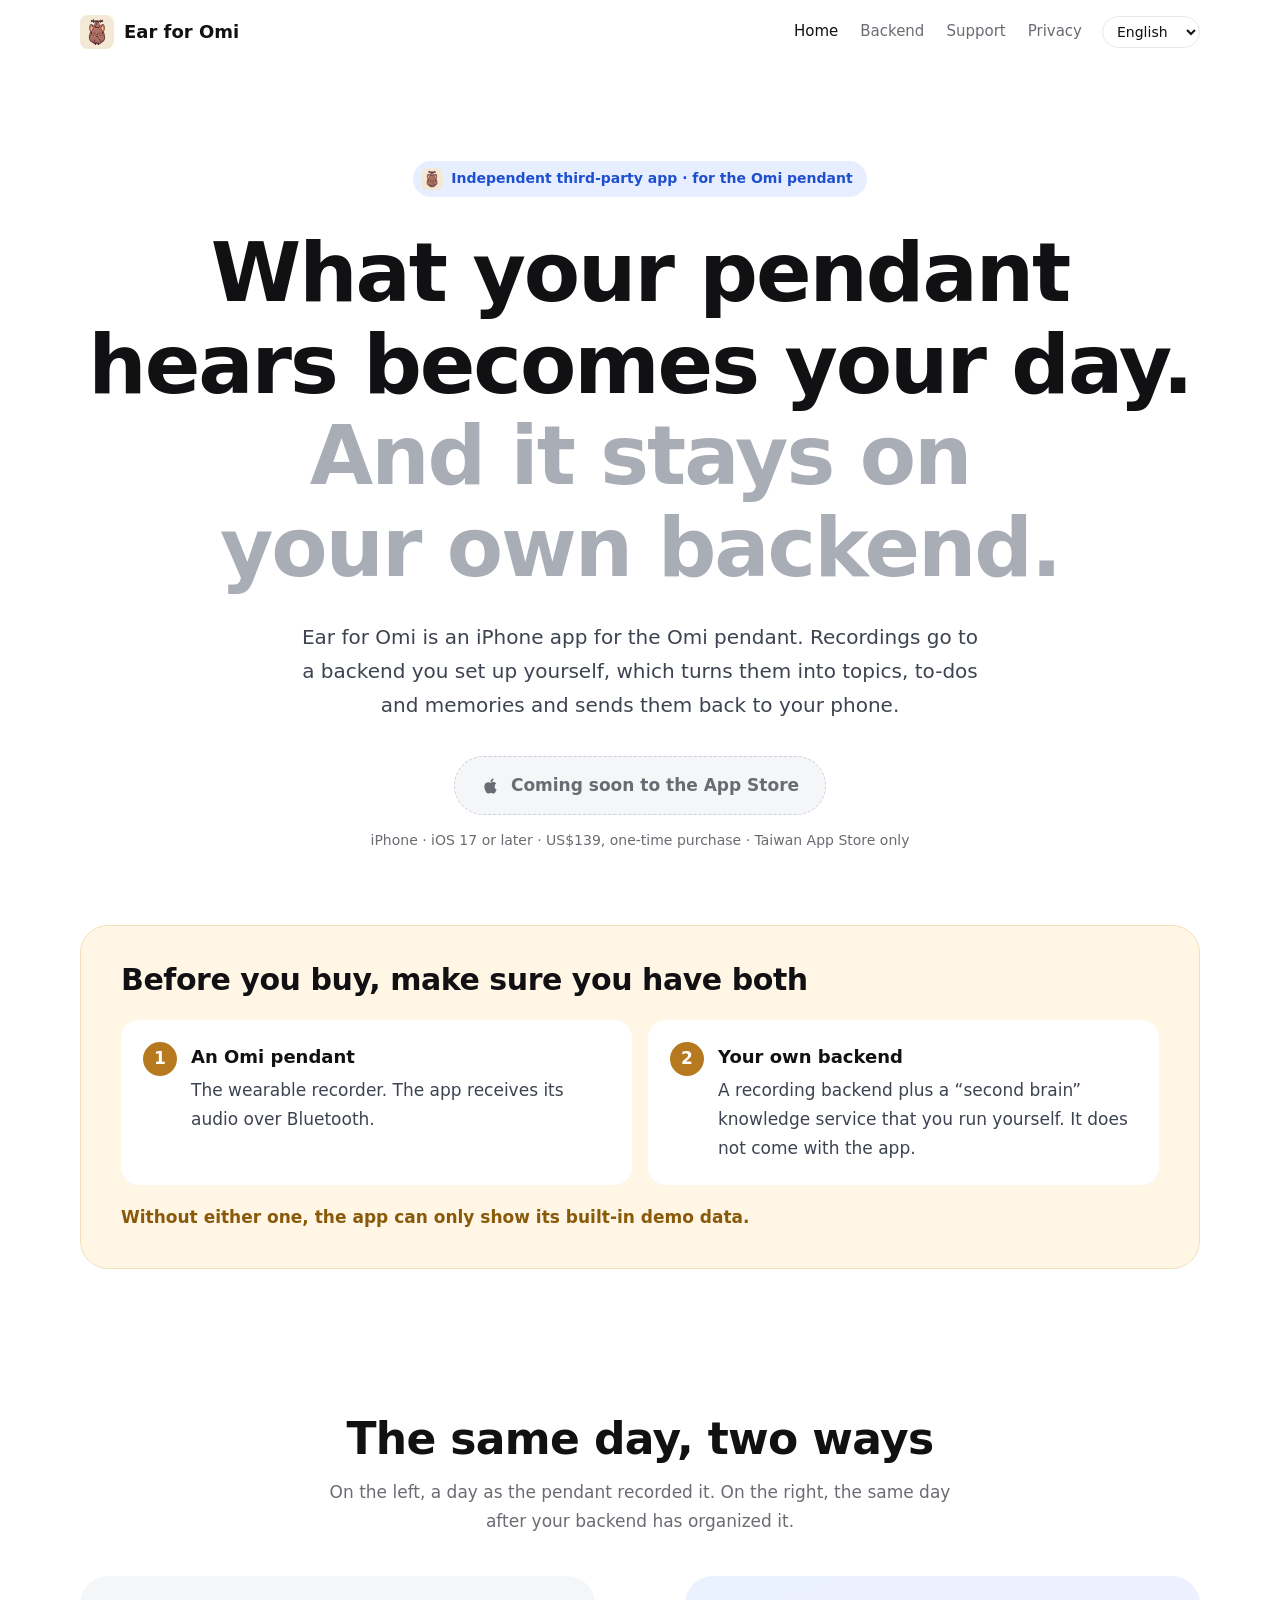
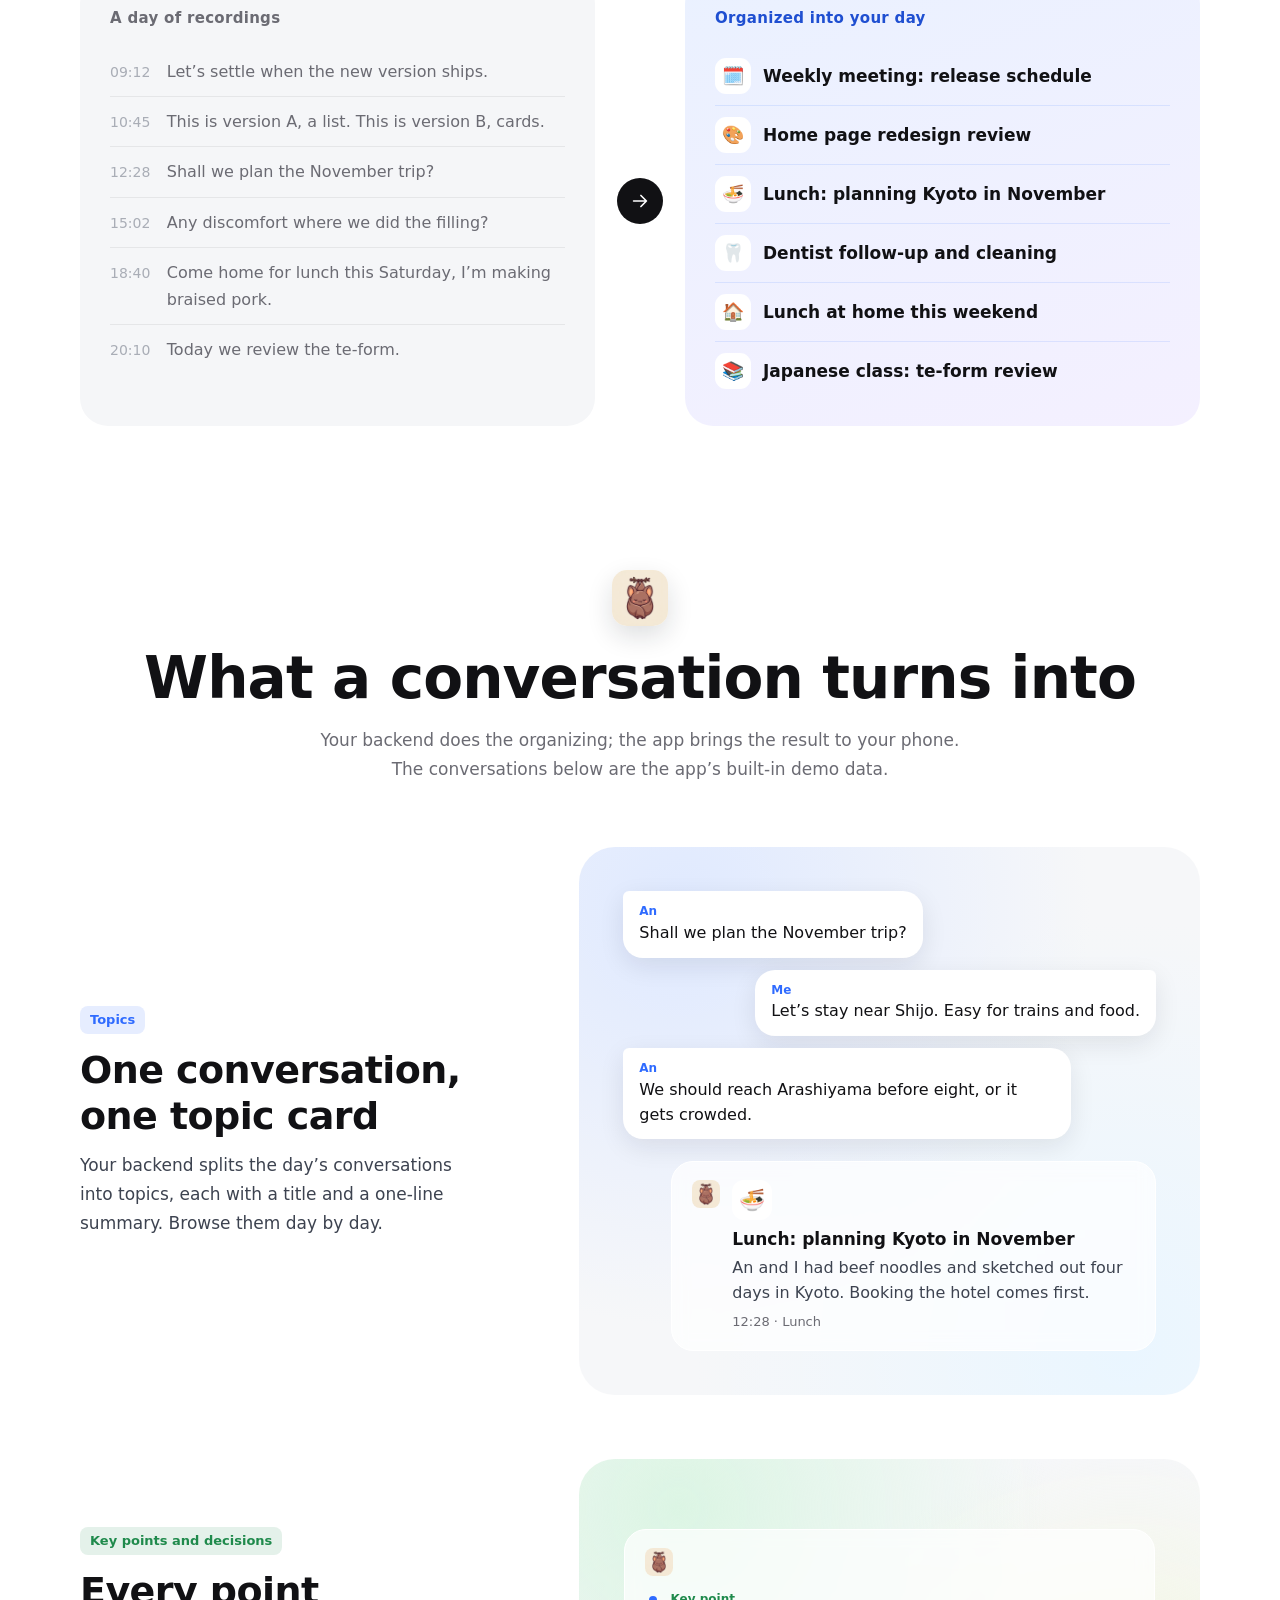
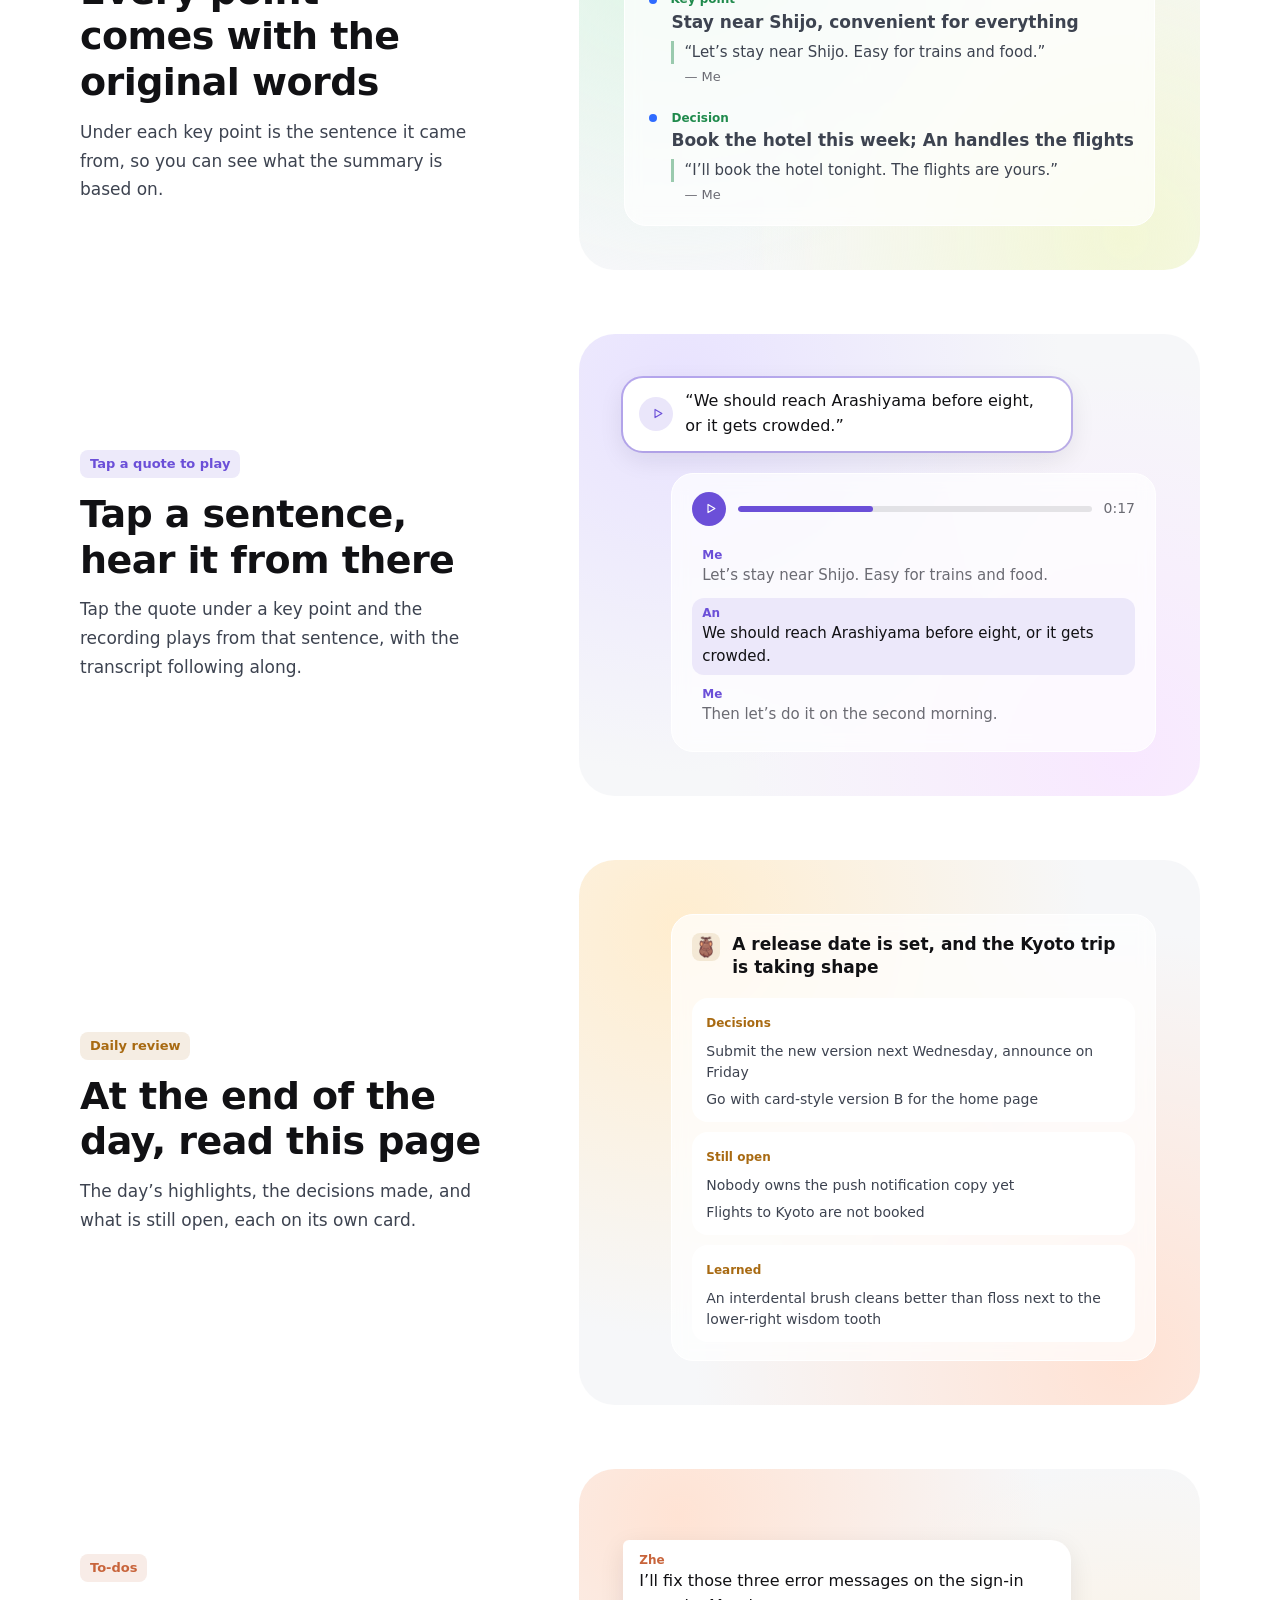
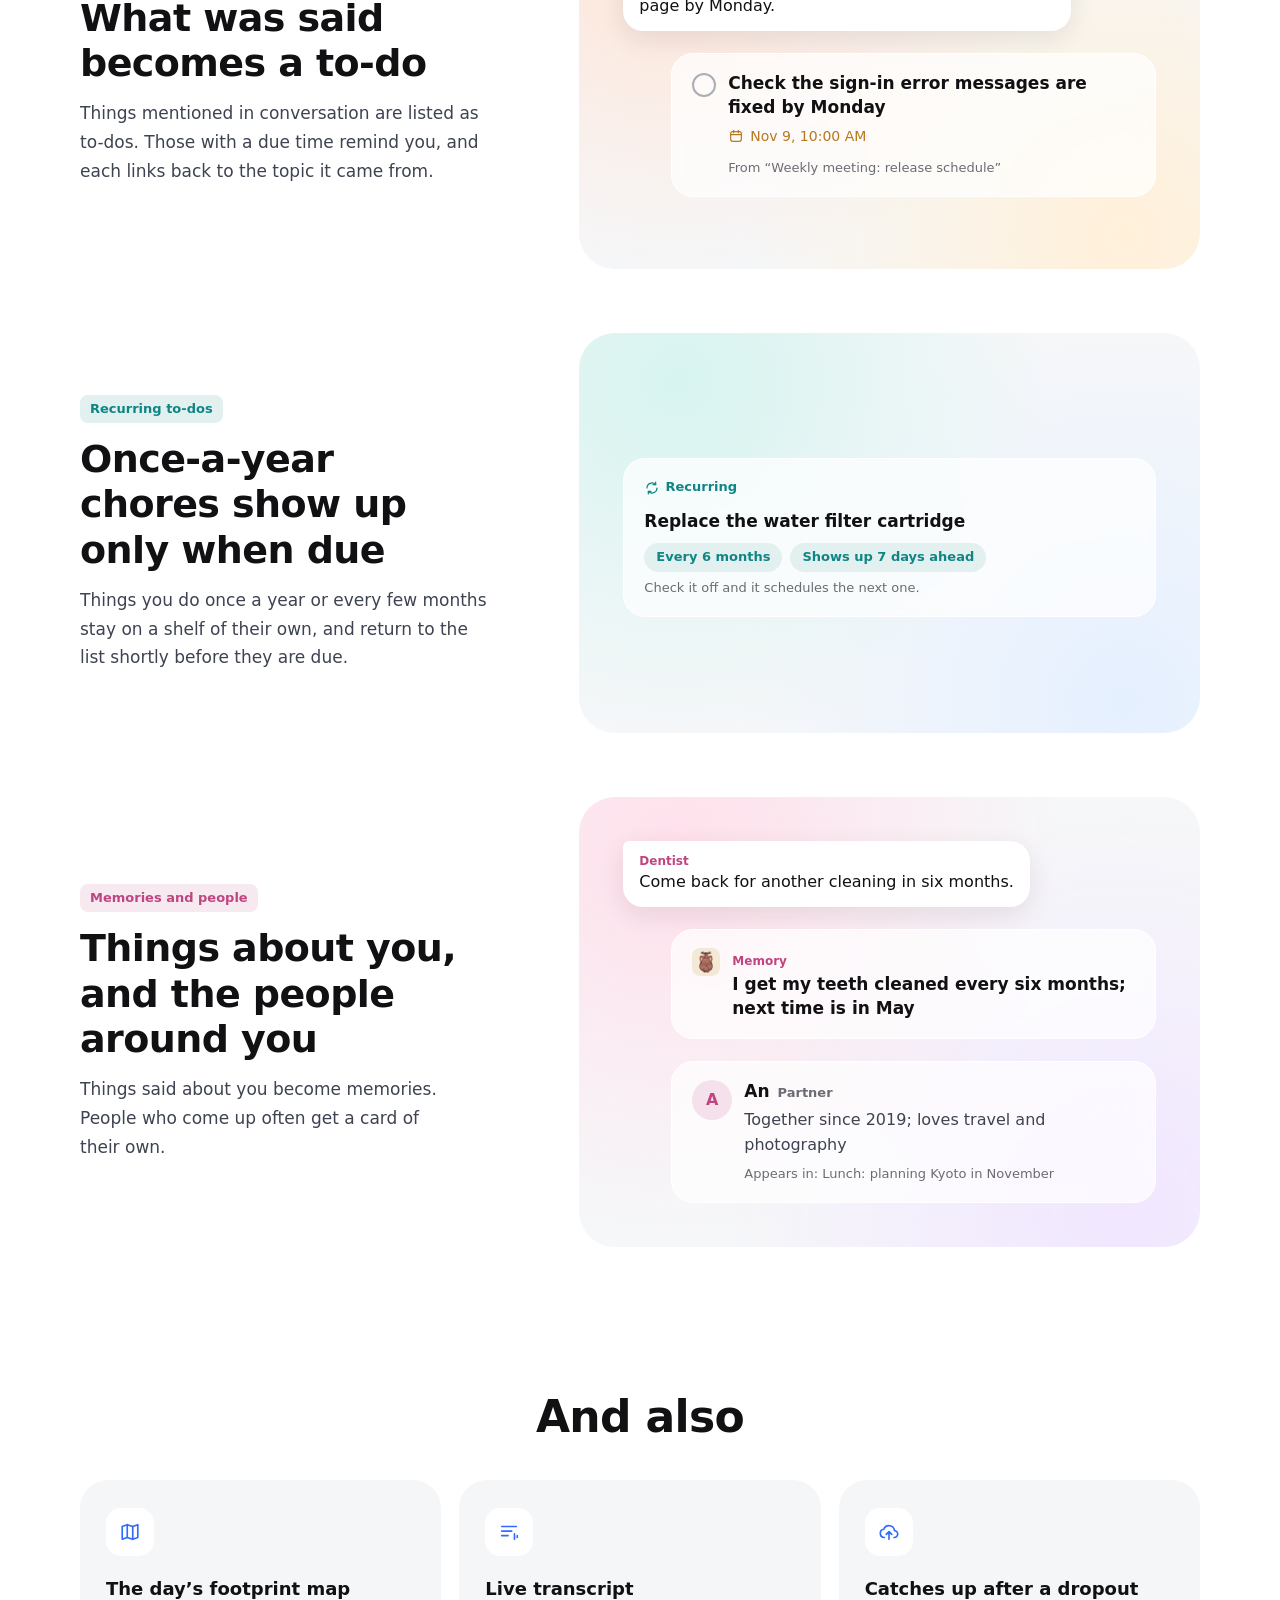
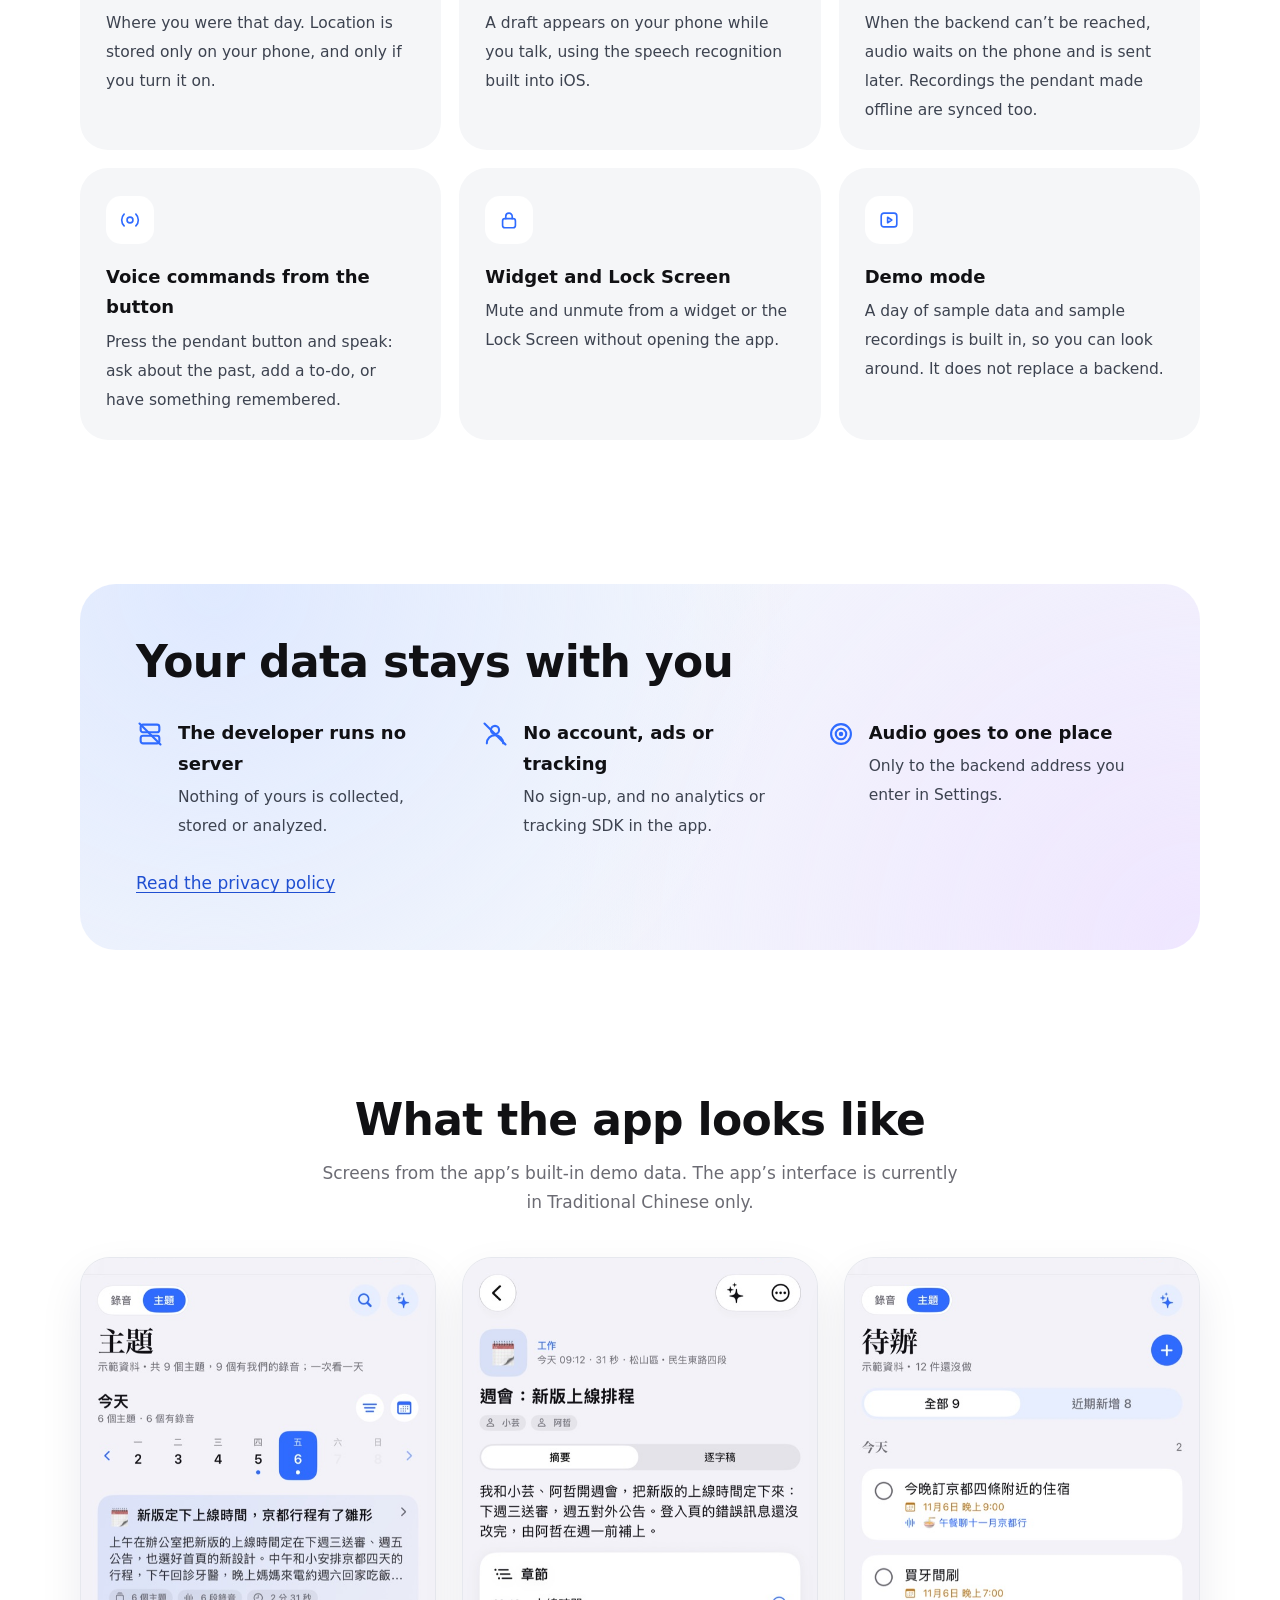
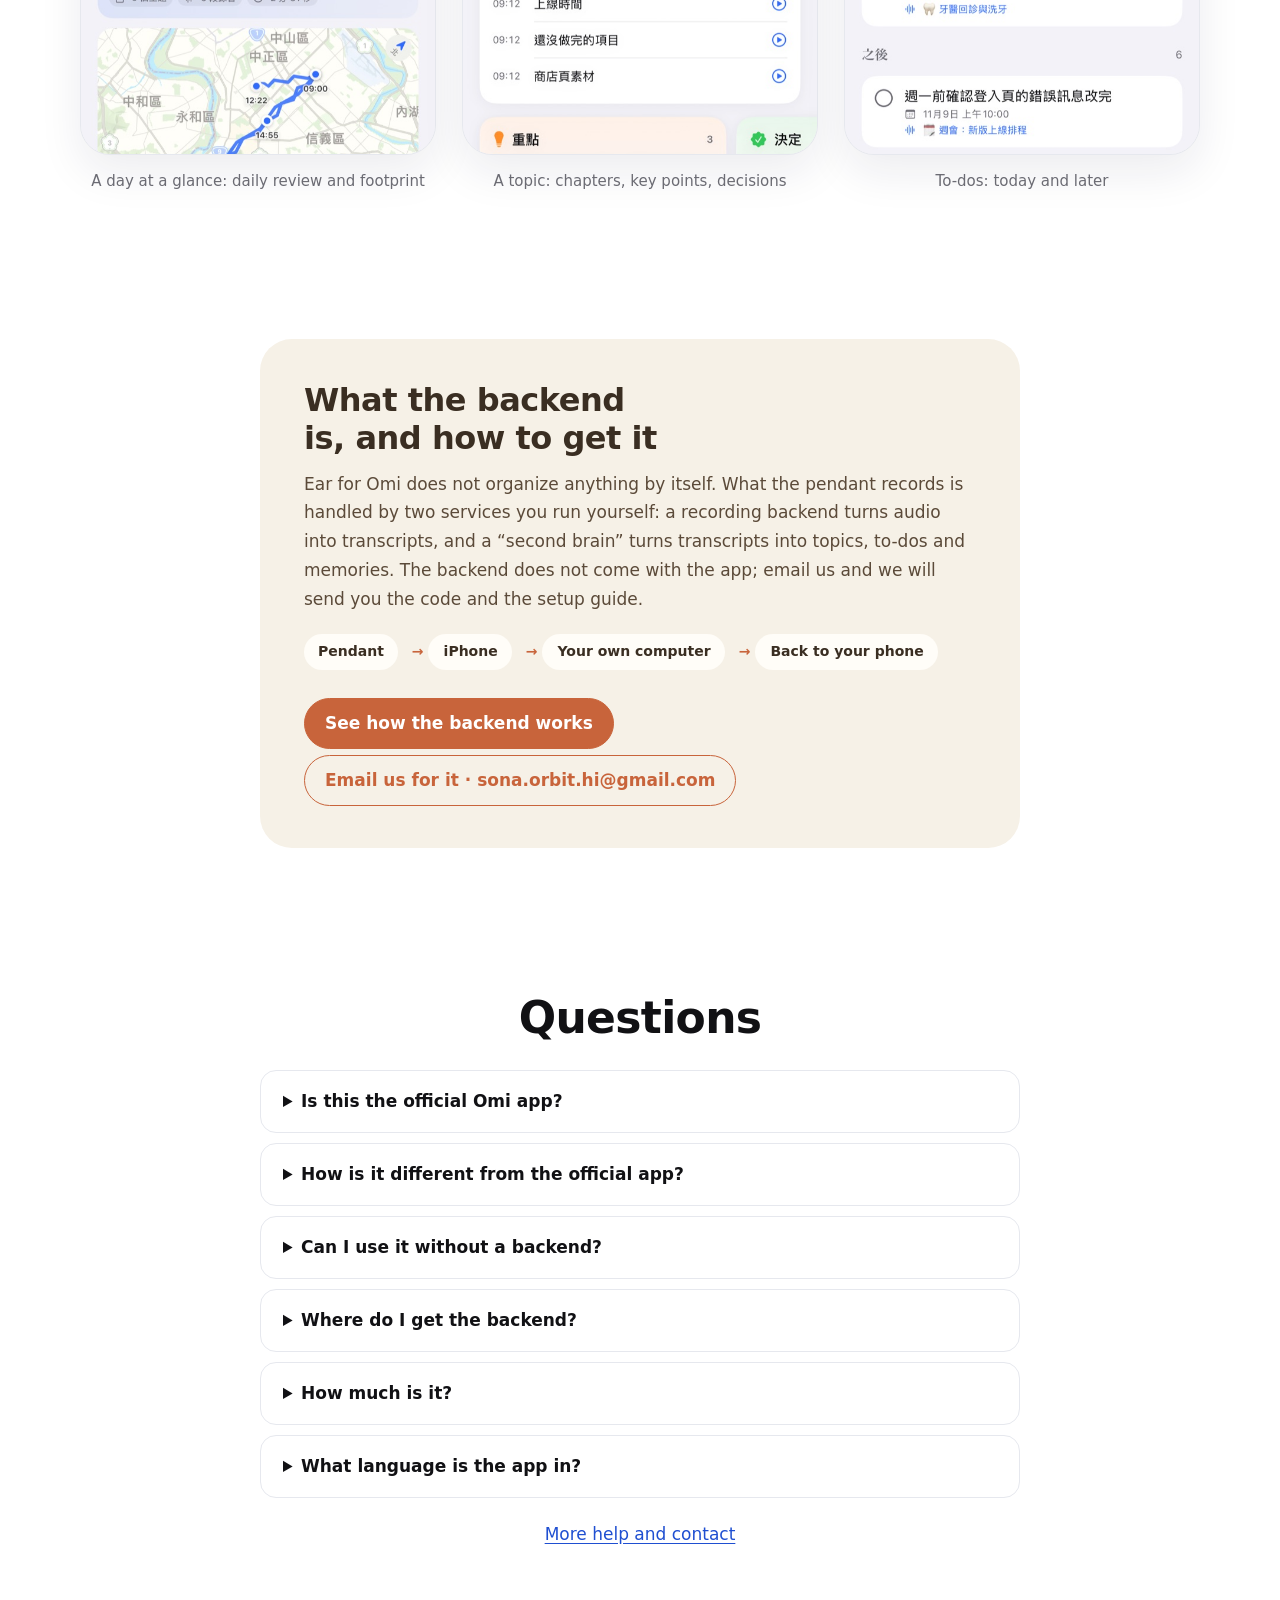
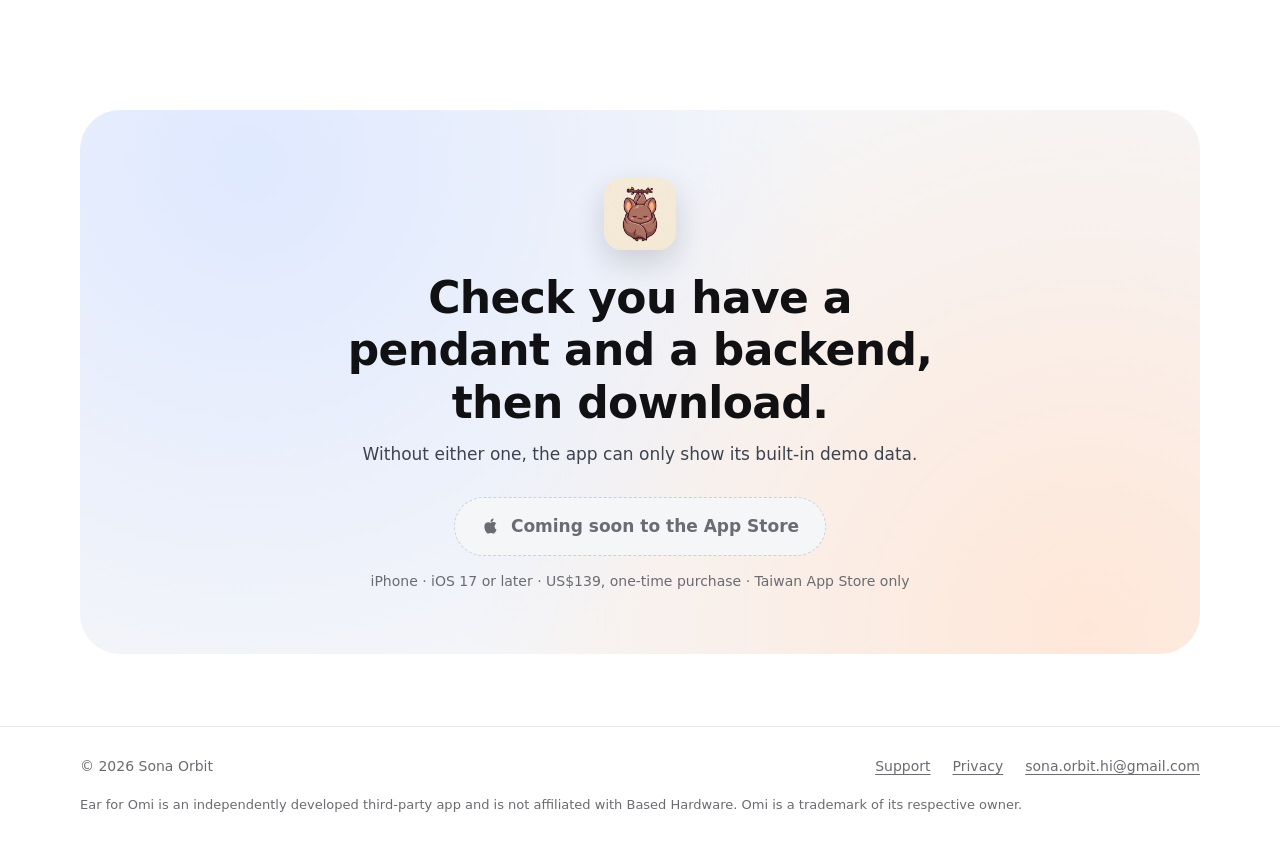
==== commit e40121b7: "Add backend page: who does what, where the data lives, what you need" ====
--- a/index.html
+++ b/index.html
@@ -15,14 +15,14 @@
 <link rel="alternate" hreflang="en" href="https://sona-orbit.github.io/ear-for-omi/"><link rel="alternate" hreflang="zh-Hant" href="https://sona-orbit.github.io/ear-for-omi/zh-Hant/"><link rel="alternate" hreflang="x-default" href="https://sona-orbit.github.io/ear-for-omi/">
 <link rel="icon" href="assets/favicon.png">
 <link rel="apple-touch-icon" href="assets/icon.png">
-<link rel="stylesheet" href="assets/style.css?v=c315c3c6">
+<link rel="stylesheet" href="assets/style.css?v=6ead9543">
 <script>window.SITE_LOCALE='en';window.SITE_PAGE='';window.SITE_ROOT='';</script>
-<script defer src="assets/site.js?v=c315c3c6"></script>
+<script defer src="assets/site.js?v=6ead9543"></script>
 </head>
 <body>
 <header class="site-header"><div class="wrap nav">
 <a class="brand" href="./"><img src="assets/icon.png" alt="" width="34" height="34"><span>Ear for Omi</span></a>
-<nav class="nav-links" aria-label="Main"><a href="./" aria-current="page">Home</a><a href="support/">Support</a><a href="privacy/">Privacy</a></nav>
+<nav class="nav-links" aria-label="Main"><a href="./" aria-current="page">Home</a><a href="backend/">Backend</a><a href="support/">Support</a><a href="privacy/">Privacy</a></nav>
 <label><span class="sr-only">Language</span><select class="lang" id="language" aria-label="Language"><option value="en" selected>English</option><option value="zh-Hant">繁體中文</option></select></label>
 </div></header>
 <main>
@@ -93,13 +93,15 @@
 </div></section>
 
 <section id="backend"><div class="wrap narrow">
-<div class="backend-box"><h2>Where the backend comes from</h2><p>The backend does not come with the app. It is two services you run yourself: one that receives the recordings, and a “second brain” that organizes them. It is shared through a community discussion; how to join will be posted on the support page. Until then, you can email us.</p>
-<a class="ghost" href="mailto:sona.orbit.hi@gmail.com">Email us · sona.orbit.hi@gmail.com</a></div>
+<div class="backend-box"><h2>What the backend is, and how to get it</h2><p>Ear for Omi does not organize anything by itself. What the pendant records is handled by two services you run yourself: a recording backend turns audio into transcripts, and a “second brain” turns transcripts into topics, to-dos and memories. The backend does not come with the app; email us and we will send you the code and the setup guide.</p>
+<ol class="chain"><li>Pendant</li><li>iPhone</li><li>Your own computer</li><li>Back to your phone</li></ol>
+<a class="ghost solid" href="backend/">See how the backend works</a>
+<a class="ghost" href="mailto:sona.orbit.hi@gmail.com">Email us for it · sona.orbit.hi@gmail.com</a></div>
 </div></section>
 
 <section id="faq"><div class="wrap narrow">
 <h2 class="center">Questions</h2>
-<details><summary>Is this the official Omi app?</summary><p>No. Ear for Omi is an independent, third-party client. It is not affiliated with Based Hardware.</p></details><details><summary>How is it different from the official app?</summary><p>Recordings and data go to a backend you set up yourself. The developer has no server and never handles your data.</p></details><details><summary>Can I use it without a backend?</summary><p>No. Without your own backend the app can only show its built-in demo data. Please make sure you have a backend before you buy.</p></details><details><summary>Where do I get the backend?</summary><p>The backend does not come with the app. It is shared through a community discussion; how to join will be posted on the support page. Until then, you can email us.</p></details><details><summary>How much is it?</summary><p>US$139, a one-time purchase with no subscription. It is currently available only on the Taiwan App Store, where the price is shown in New Taiwan dollars.</p></details><details><summary>What language is the app in?</summary><p>The app’s interface is currently in Traditional Chinese only.</p></details>
+<details><summary>Is this the official Omi app?</summary><p>No. Ear for Omi is an independent, third-party client. It is not affiliated with Based Hardware.</p></details><details><summary>How is it different from the official app?</summary><p>Recordings and data go to a backend you set up yourself. The developer has no server and never handles your data.</p></details><details><summary>Can I use it without a backend?</summary><p>No. Without your own backend the app can only show its built-in demo data. Please make sure you have a backend before you buy.</p></details><details><summary>Where do I get the backend?</summary><p>The backend does not come with the app. Email the support address and we will send you the code and the setup guide. How it works and what you need are on the Backend page.</p></details><details><summary>How much is it?</summary><p>US$139, a one-time purchase with no subscription. It is currently available only on the Taiwan App Store, where the price is shown in New Taiwan dollars.</p></details><details><summary>What language is the app in?</summary><p>The app’s interface is currently in Traditional Chinese only.</p></details>
 <p class="center"><a href="support/">More help and contact</a></p>
 </div></section>
 
--- a/assets/style.css
+++ b/assets/style.css
@@ -244,3 +244,63 @@
 
 html[lang="en"] .minis { grid-template-columns: 1fr; }
 section { scroll-margin-top: 72px; }
+
+/* backend: summary on the home page */
+.chain { display: flex; flex-wrap: wrap; gap: 8px 6px; margin: 0 0 22px; }
+.chain li { display: inline-flex; align-items: center; gap: 6px; font-size: 14px; font-weight: 600; color: #3a2e22; background: #fffdf8; border-radius: 999px; padding: 6px 14px; }
+.chain li + li::before { content: "→"; color: var(--clay); margin-left: -30px; margin-right: 14px; font-weight: 700; }
+.chain li + li { margin-left: 24px; }
+.ghost.solid { background: var(--clay); color: #fff; border-color: var(--clay); margin-right: 10px; }
+.ghost.solid:hover { background: #b25630; color: #fff; }
+.mail-plain { display: inline-block; margin-left: 4px; color: #8c7b66; font-size: 15px; }
+
+/* backend page */
+.hero.sub { padding: 80px 0 40px; }
+.hero.sub h1 { font-size: clamp(34px, 5.4vw, 66px); }
+.arch { display: grid; grid-template-columns: 1fr auto 1.15fr auto 2.5fr auto 1fr; gap: 0; align-items: stretch; margin-top: 40px; }
+.arch-col { background: var(--bg-2); border-radius: 28px; padding: 22px 18px 20px; }
+.arch-col.outside { background: transparent; border: 1.5px dashed #cfd4de; }
+.arch-col h3 { font-size: 18px; margin: 0; }
+.arch-col .sub { display: block; font-size: 13px; color: var(--muted); margin-bottom: 14px; }
+.arch-card { background: #fff; border-radius: 18px; padding: 14px 16px; border: 1px solid var(--line); }
+.arch-card b { display: block; font-size: 16px; margin-bottom: 8px; }
+.arch-card li { font-size: 14px; line-height: 1.5; color: var(--text); padding: 6px 0; border-top: 1px solid var(--line); }
+.arch-card li:first-child { border-top: 0; padding-top: 0; }
+.arch-card.rec { border-top: 4px solid var(--clay); }
+.arch-card.rec b { color: var(--clay); }
+.arch-card.brain { border-top: 4px solid var(--blue); }
+.arch-card.brain b { color: var(--blue-ink); }
+.arch-pair { display: grid; grid-template-columns: 1fr auto 1fr; align-items: stretch; }
+.arch-link { display: flex; flex-direction: column; align-items: center; justify-content: center; gap: 6px; width: 62px; color: var(--muted); font-size: 12px; font-weight: 600; text-align: center; }
+.arch-link::after { content: ""; width: 34px; height: 10px; background: currentColor; clip-path: polygon(0 40%, 72% 40%, 72% 0, 100% 50%, 72% 100%, 72% 60%, 0 60%); }
+.arch-link.in { width: 54px; color: var(--blue-ink); }
+.arch-folder { display: inline-flex; align-items: center; gap: 8px; margin: 14px 0 0; float: right; font-size: 14px; font-weight: 600; color: var(--blue-ink); background: #fff; border: 1px solid var(--line); border-radius: 999px; padding: 6px 14px; }
+.folder-ic { width: 18px; height: 18px; }
+.arch-note { display: flex; align-items: center; justify-content: center; gap: 10px; margin: 26px auto 0; max-width: 46em; color: var(--blue-ink); font-weight: 600; text-align: center; }
+.arch-note .ic { transform: rotate(180deg); flex: none; }
+.cards.two { display: grid; grid-template-columns: repeat(2, 1fr); gap: 18px; }
+.cards.two .card { background: var(--bg-2); border-radius: 28px; padding: 28px 26px; }
+.cards.two .card p { margin: 0; color: var(--text); }
+.tree { display: flex; flex-wrap: wrap; gap: 8px; margin-top: 16px; }
+.tree li { font: 13.5px/1.4 ui-monospace, SFMono-Regular, Menlo, monospace; background: #fff; border: 1px solid var(--line); border-radius: 10px; padding: 5px 10px; color: var(--text); }
+.points { margin: 26px auto 0; max-width: 44em; display: grid; gap: 10px; }
+.points li { position: relative; padding-left: 26px; color: var(--text); }
+.points li::before { content: ""; position: absolute; left: 4px; top: .62em; width: 8px; height: 8px; border-radius: 50%; background: var(--blue); }
+.needs { display: grid; gap: 12px; margin-top: 30px; }
+.needs li { display: flex; gap: 16px; border: 1px solid var(--line); border-radius: 20px; padding: 20px 22px; }
+.needs .num { flex: none; width: 34px; height: 34px; border-radius: 50%; background: var(--ink); color: #fff; font-weight: 700; display: grid; place-items: center; }
+.needs b { display: block; font-size: 18px; margin-bottom: 2px; }
+.needs span { color: var(--text); }
+@media (max-width: 1000px) {
+  .arch { grid-template-columns: 1fr; }
+  .arch-link { flex-direction: row; width: auto; height: 46px; }
+  .arch-link::after { transform: rotate(90deg); width: 26px; }
+  .arch-pair { grid-template-columns: 1fr; }
+  .arch-link.in { width: auto; }
+  .cards.two { grid-template-columns: 1fr; }
+  .hero.sub { padding: 52px 0 24px; }
+}
+@media (max-width: 600px) {
+  .nav-links { gap: 12px; }
+  .chain li + li { margin-left: 22px; }
+}
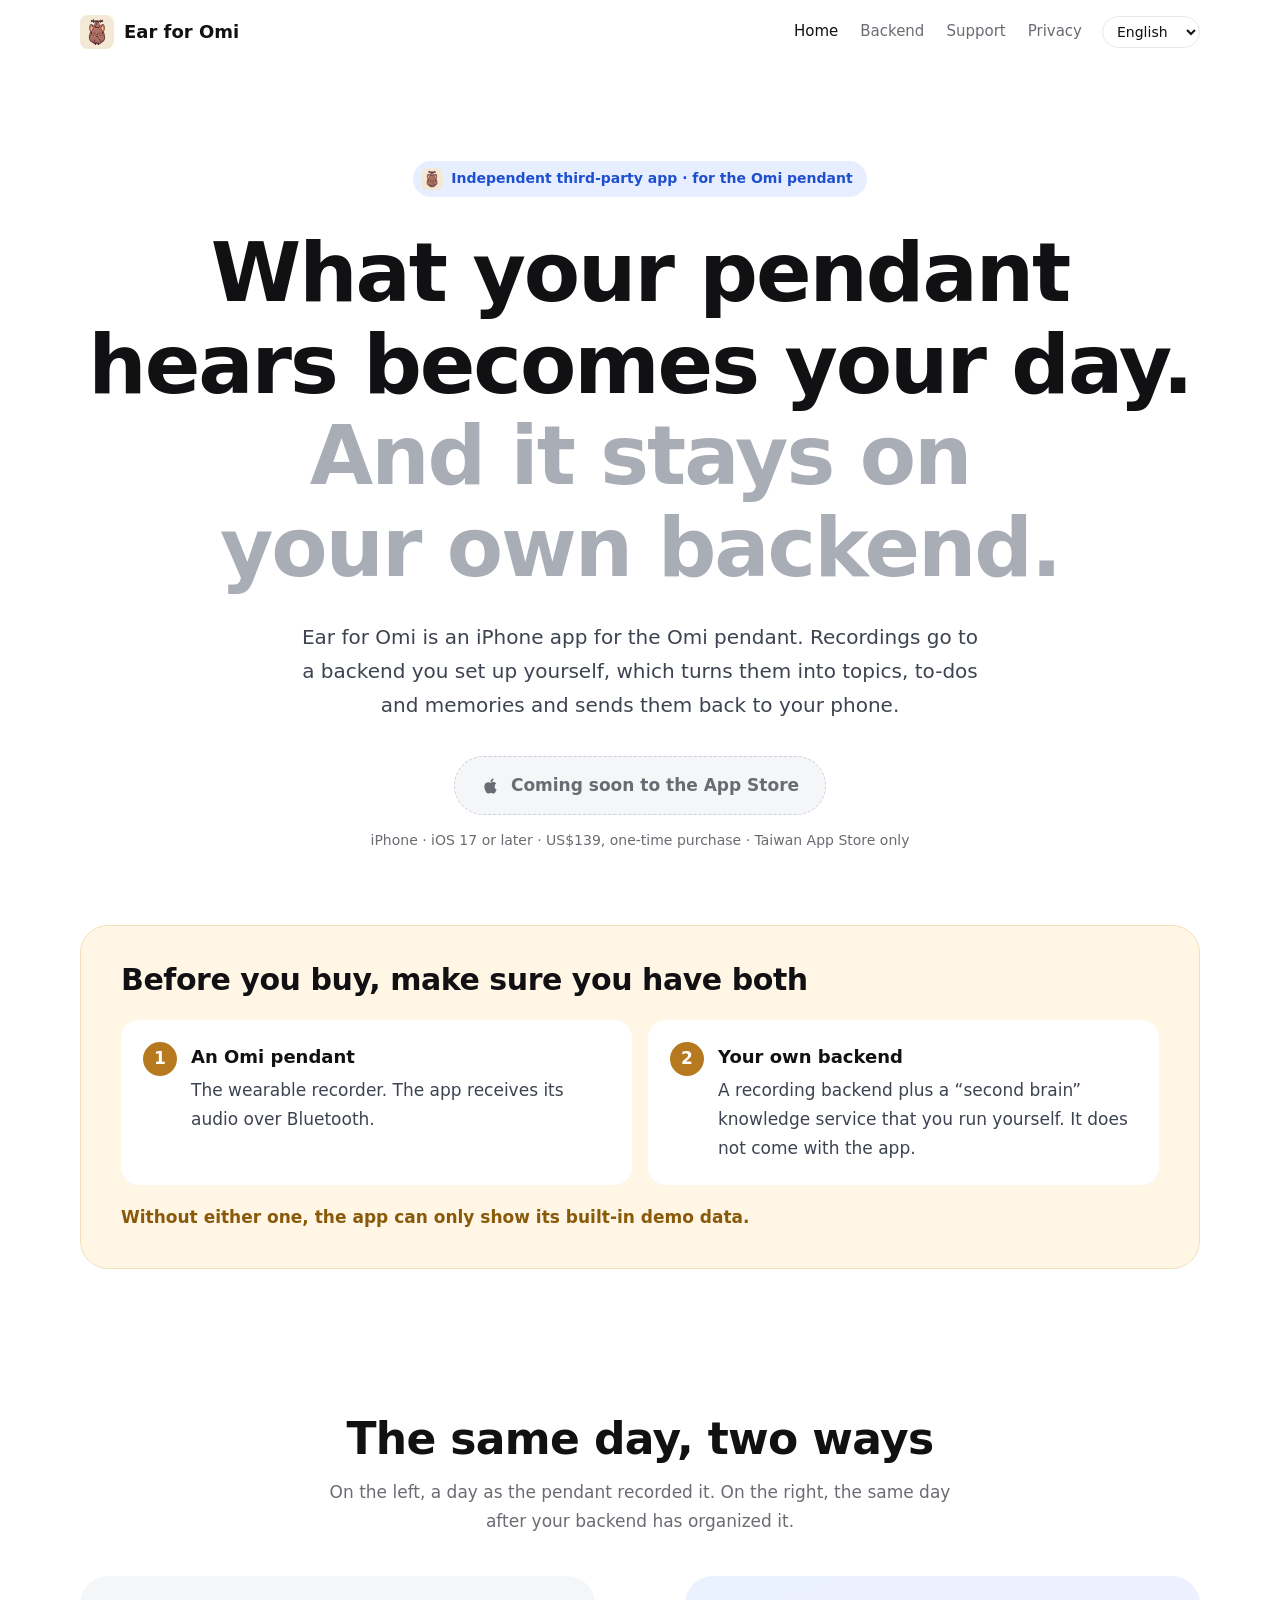
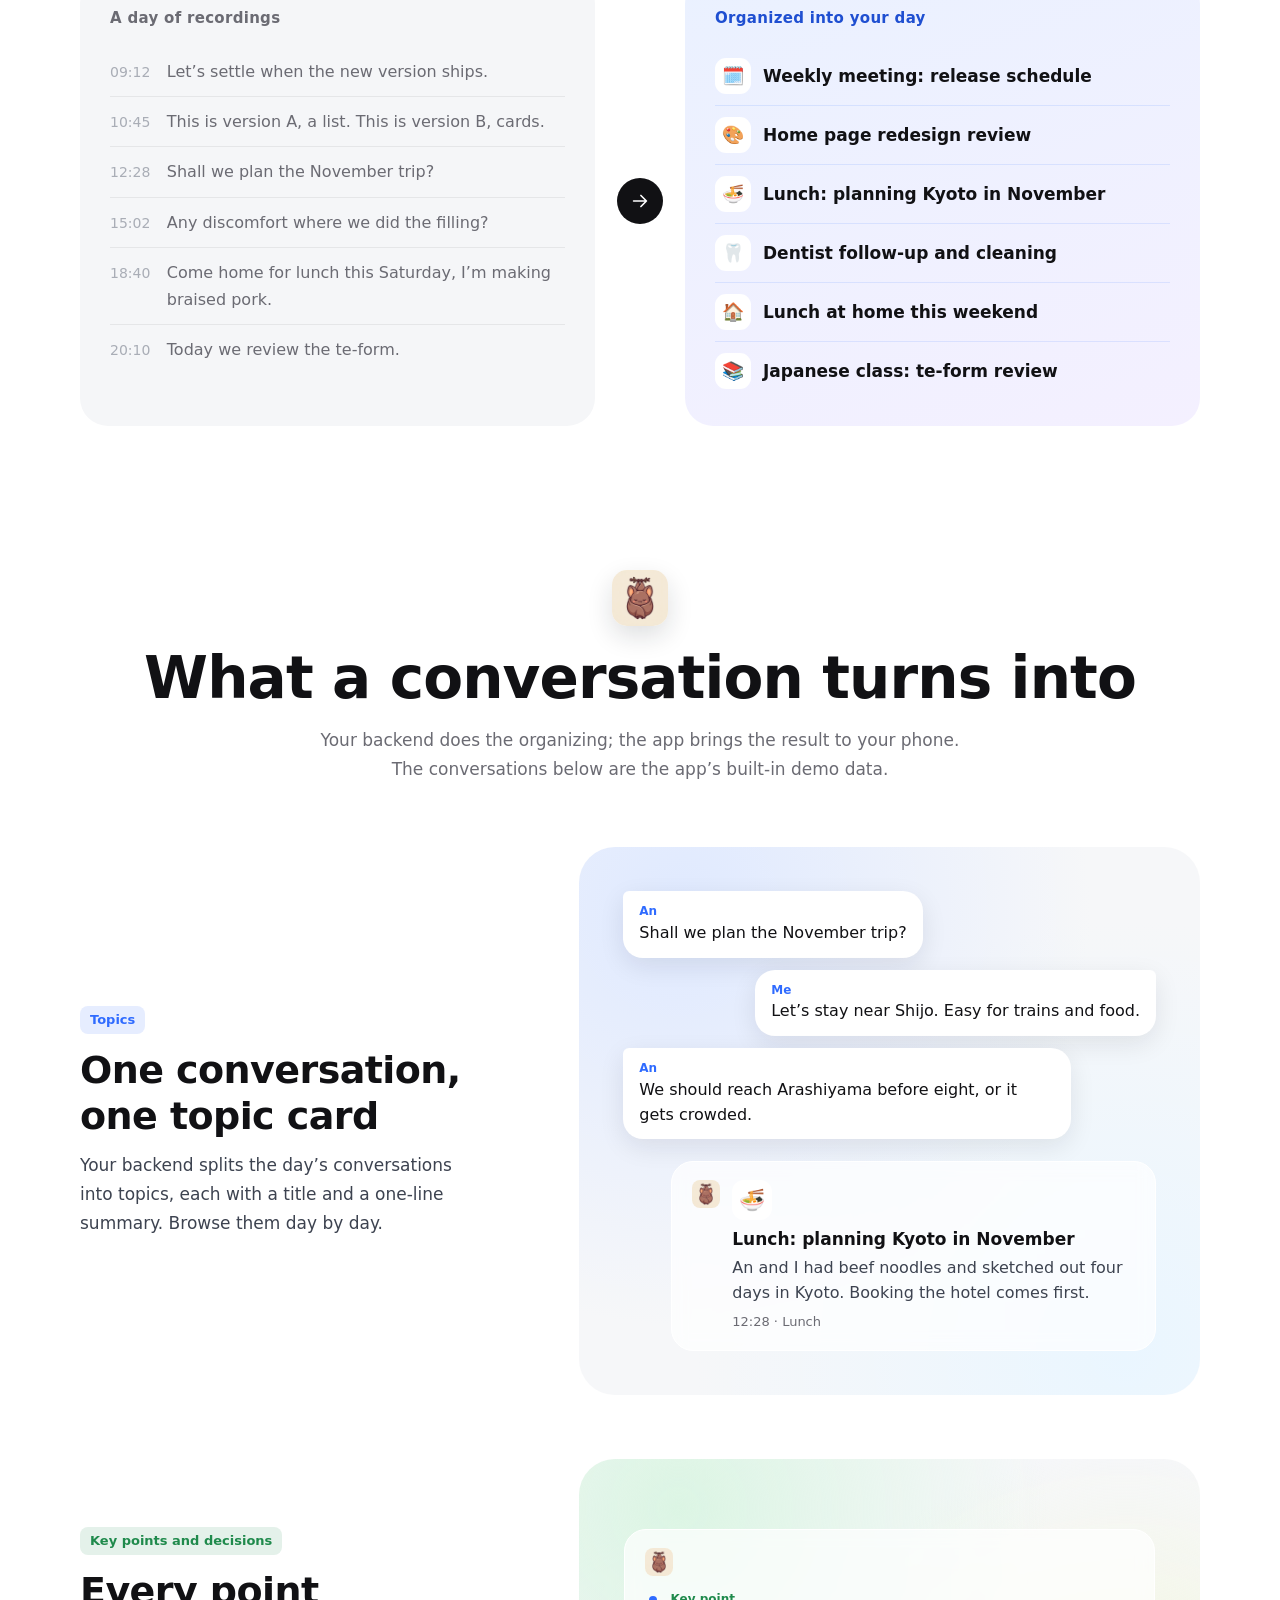
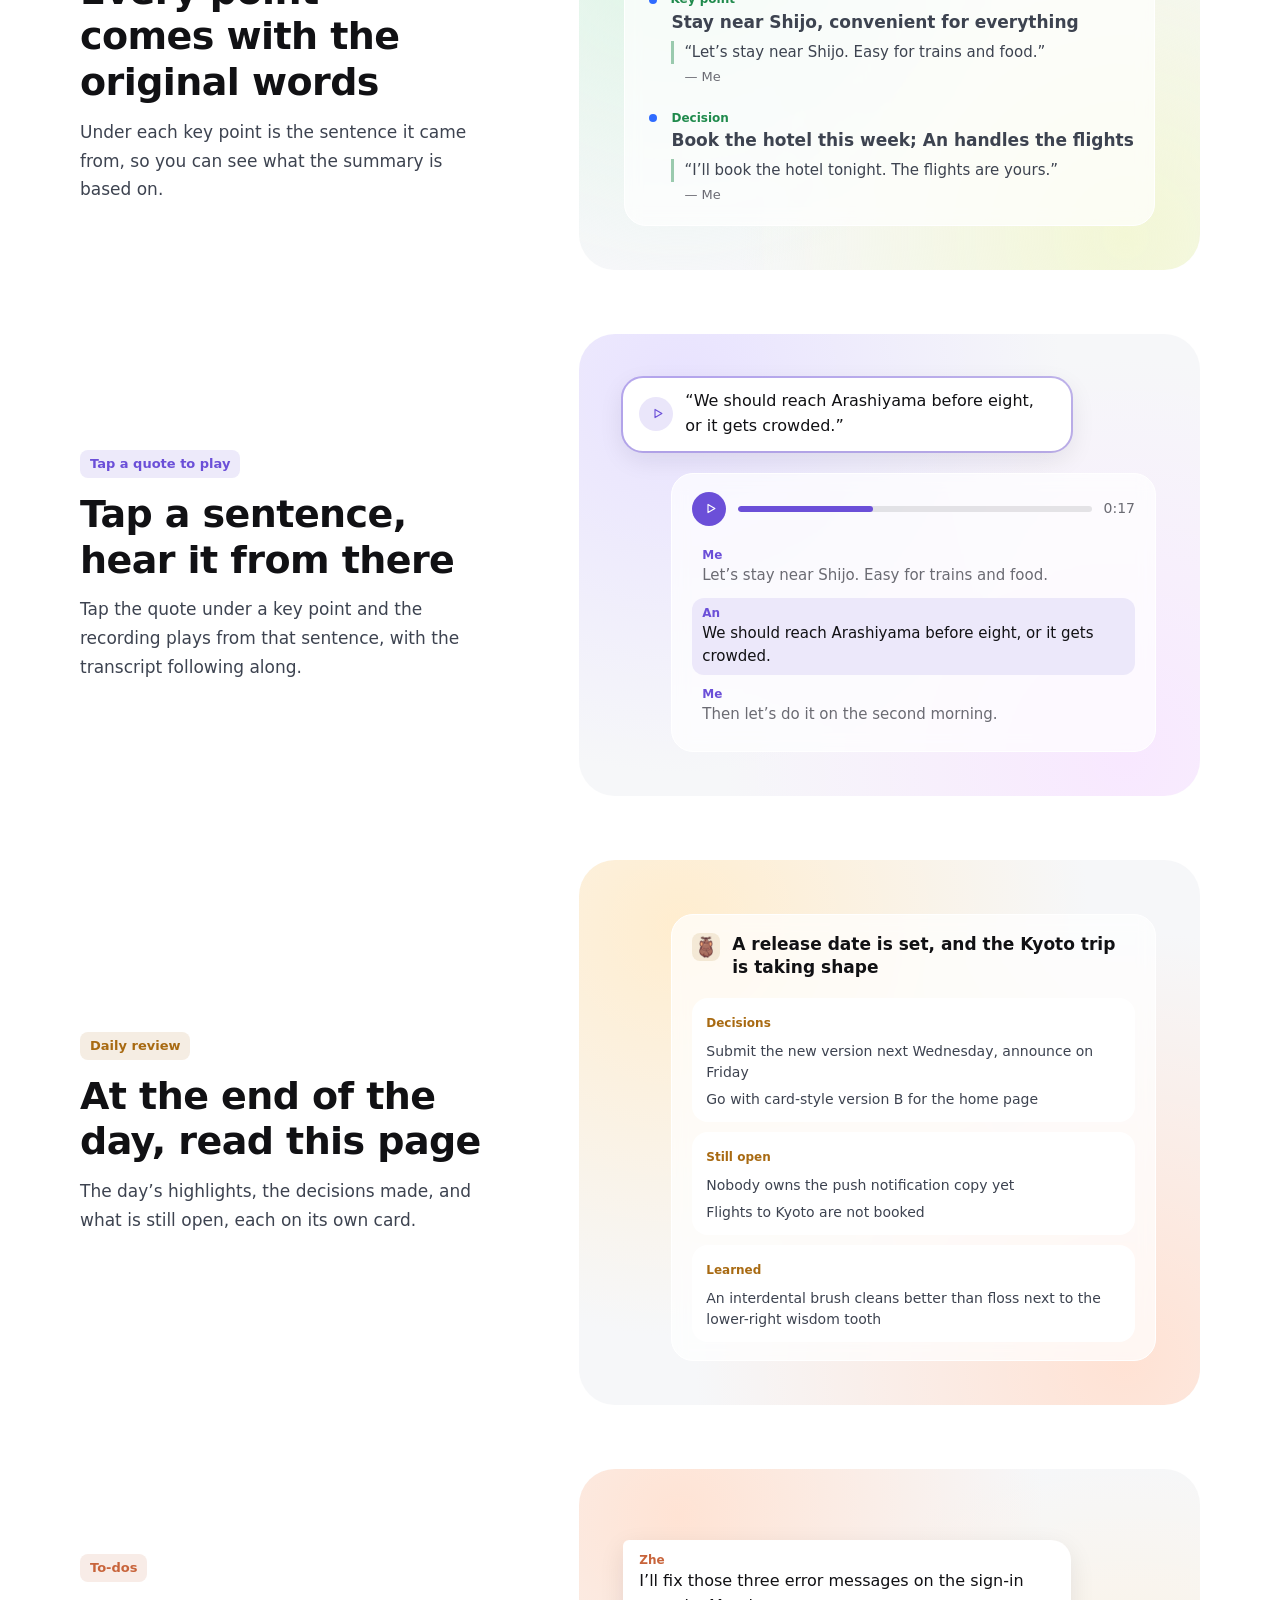
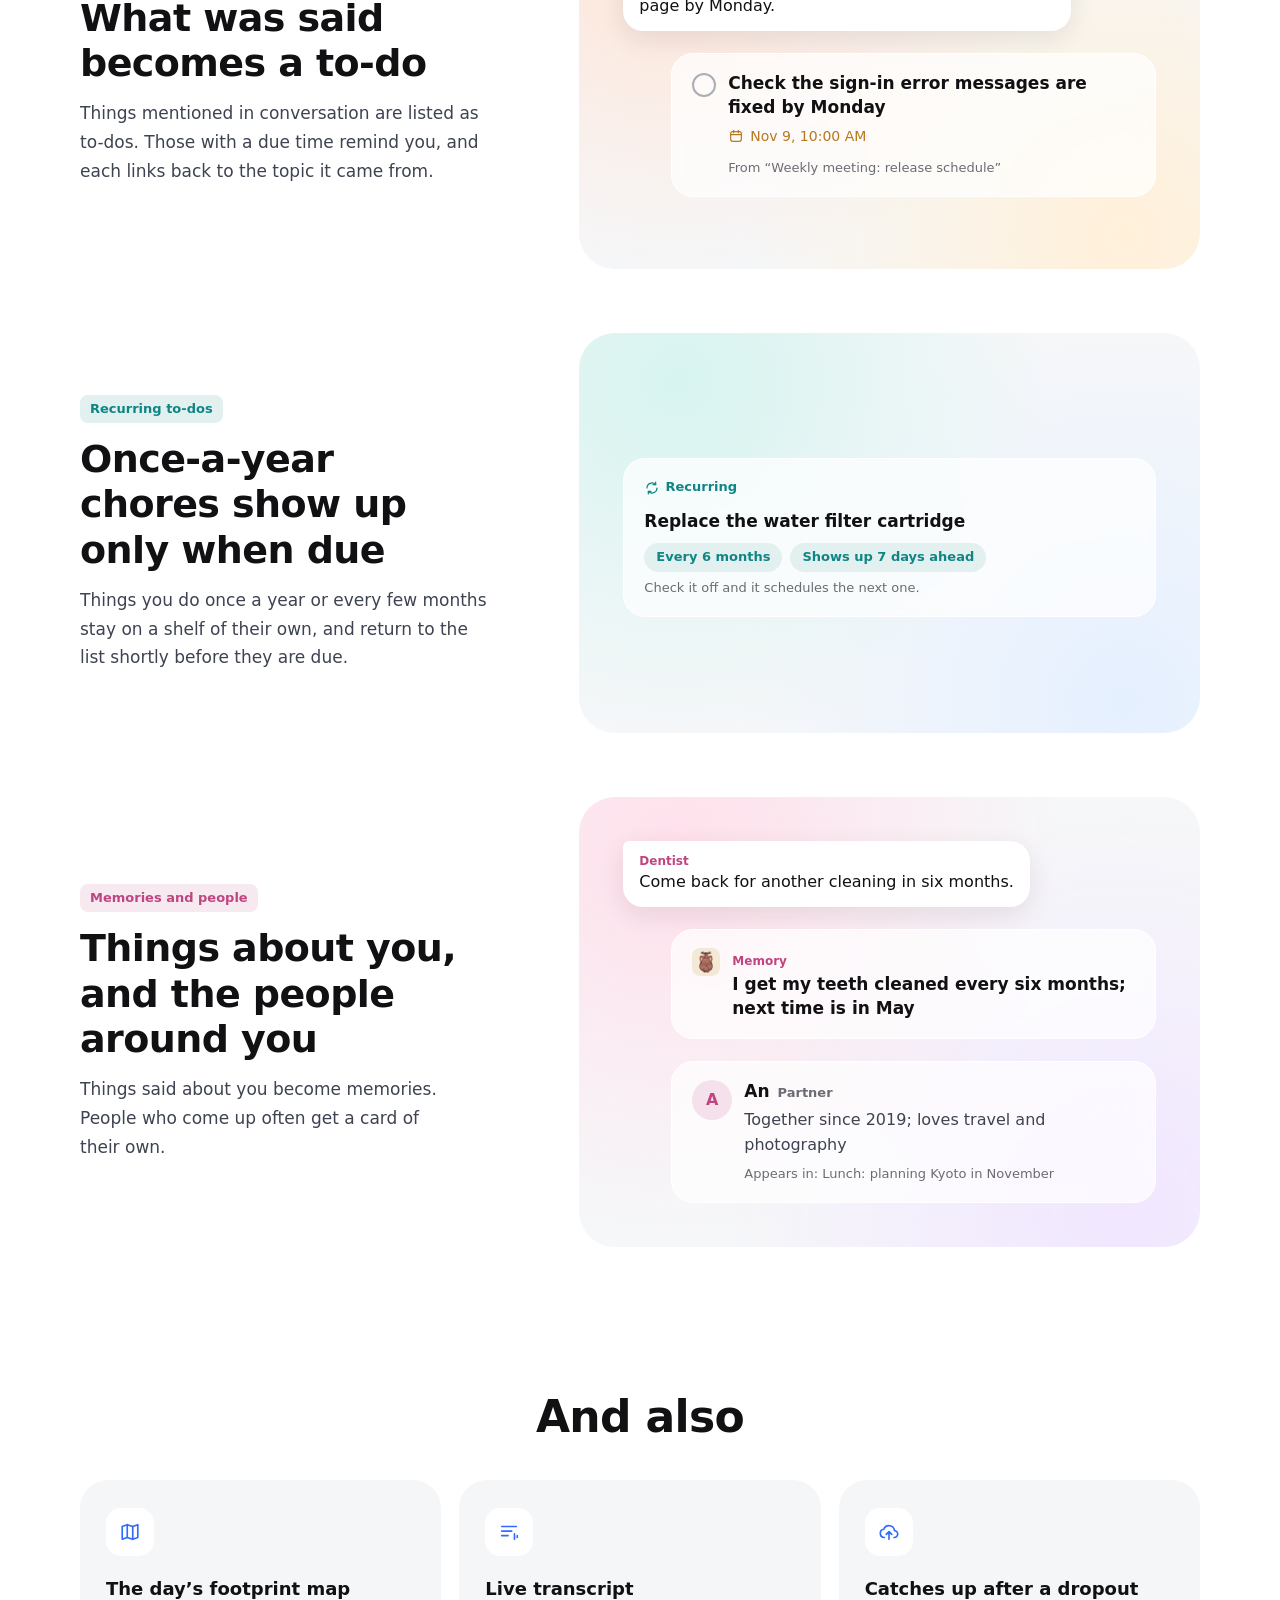
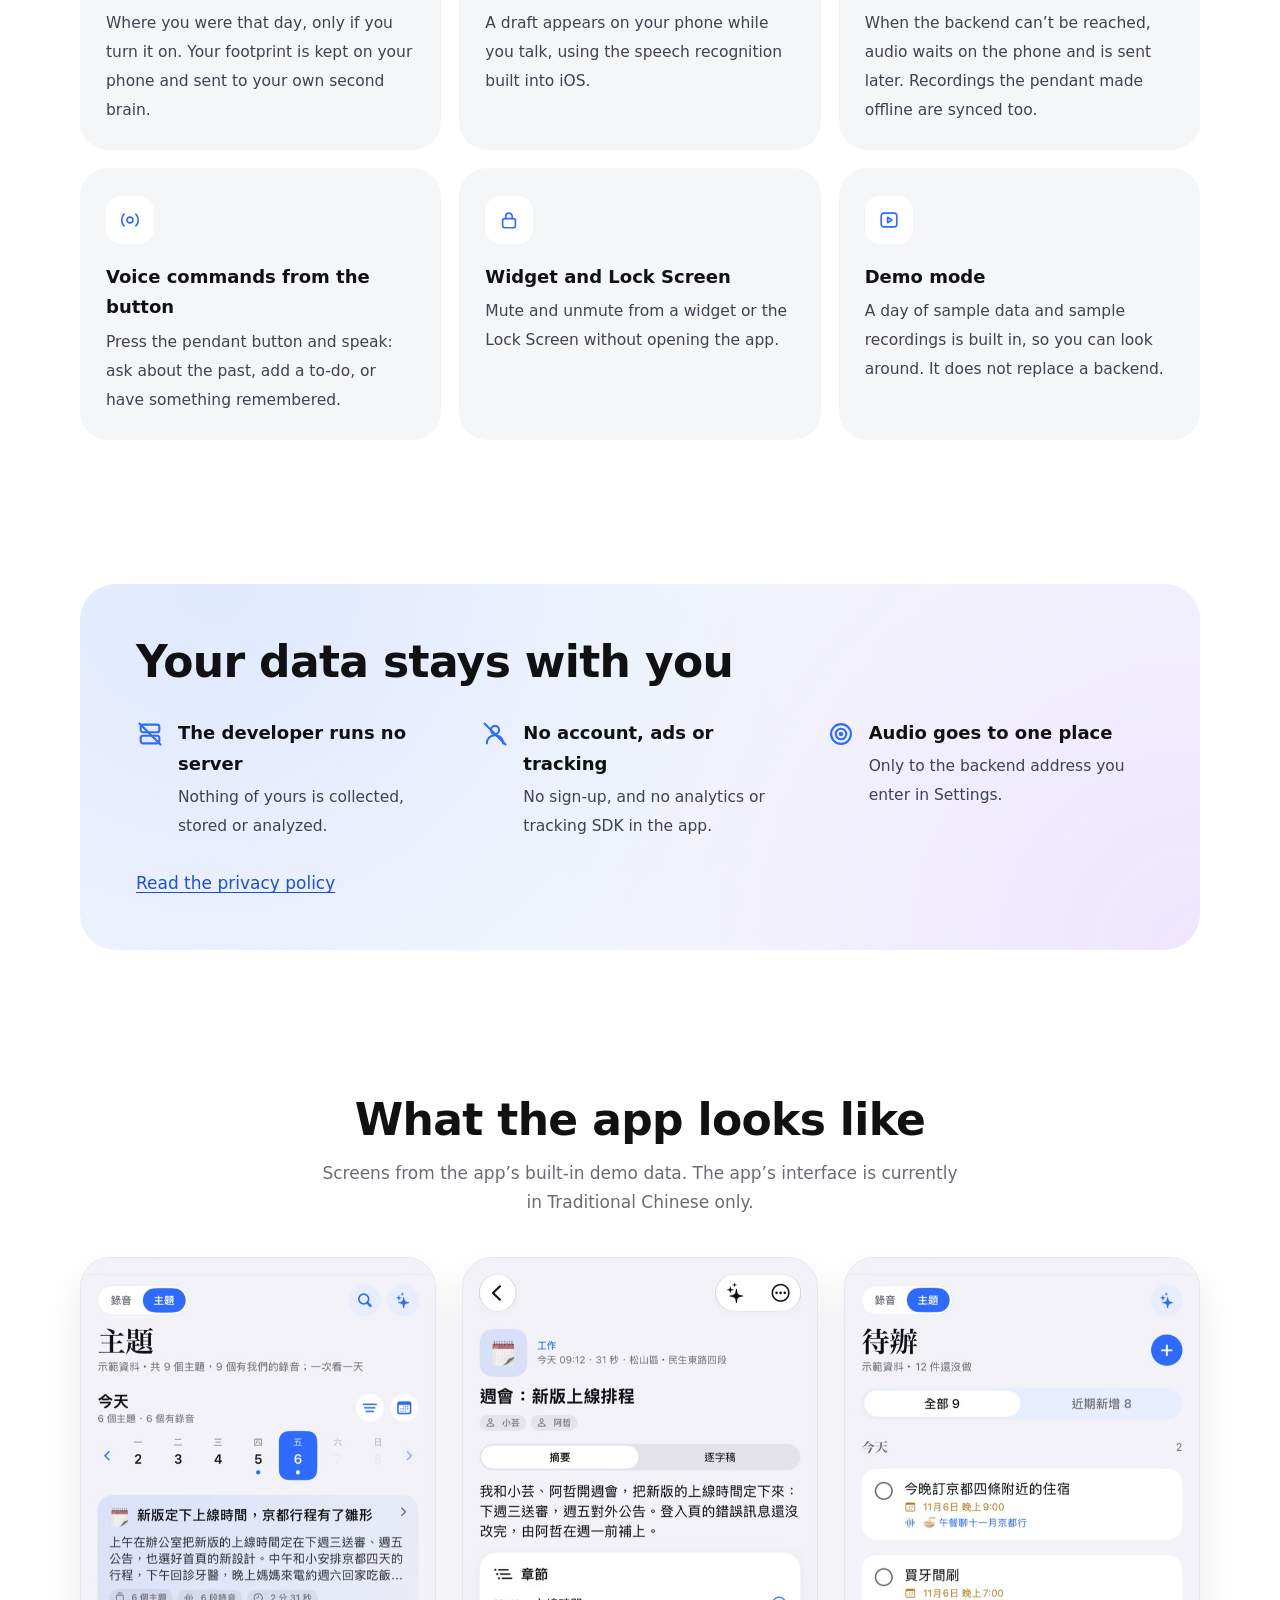
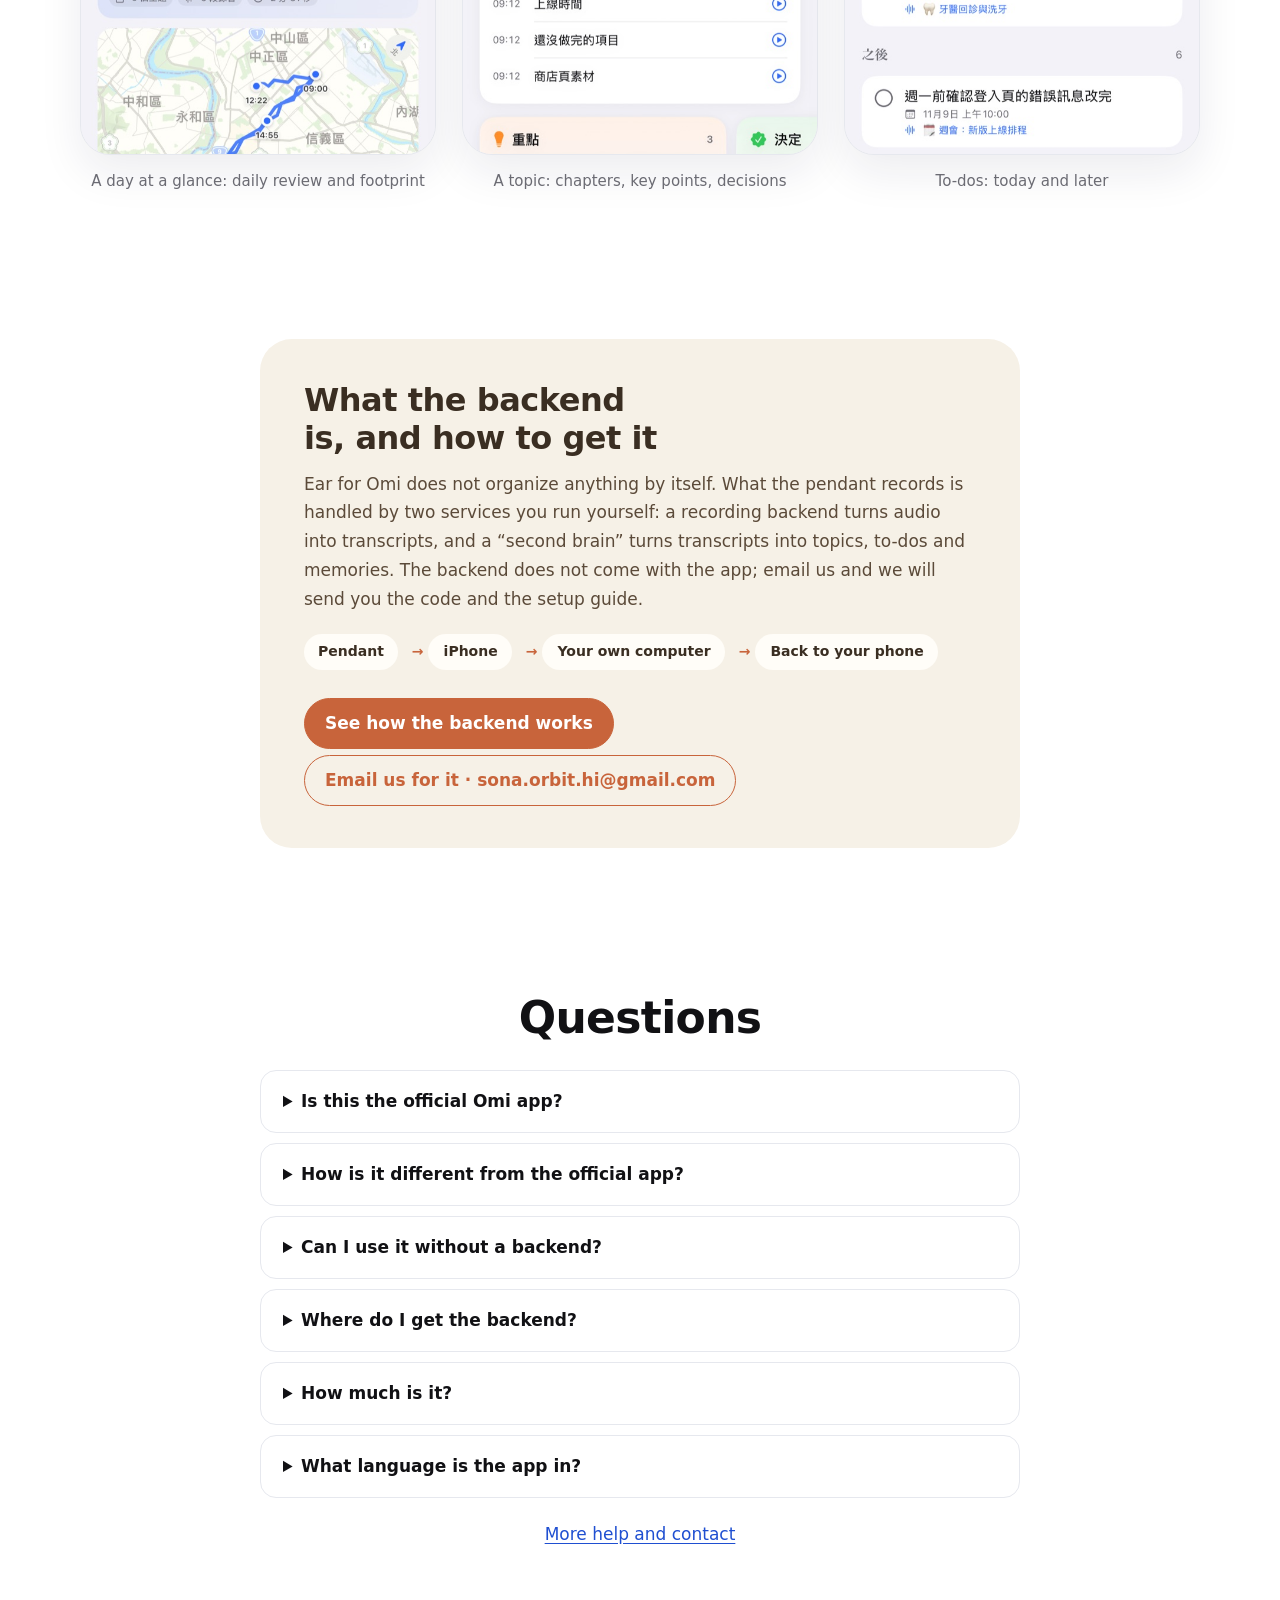
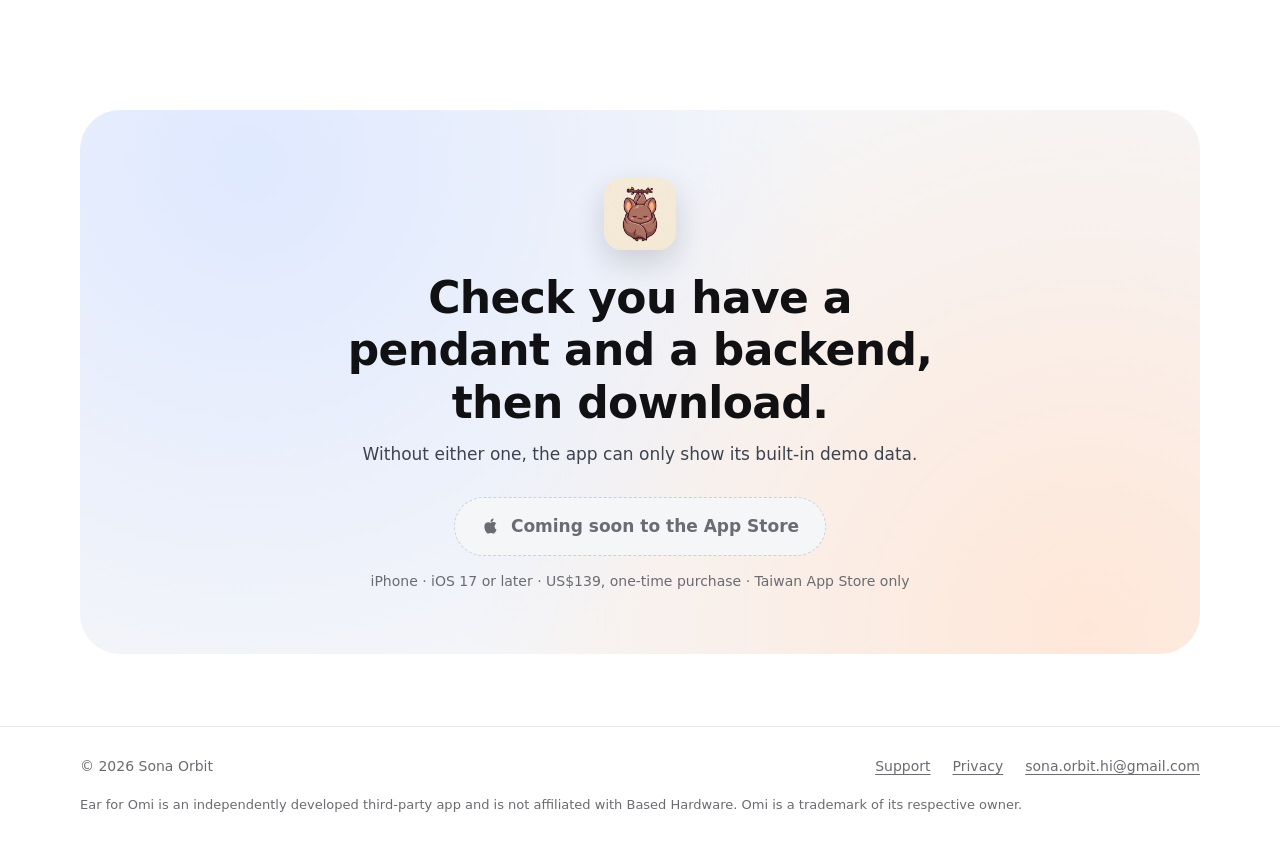
==== commit d2c3d523: "Footprint is kept on the phone and sent to your own second brain" ====
--- a/index.html
+++ b/index.html
@@ -15,9 +15,9 @@
 <link rel="alternate" hreflang="en" href="https://sona-orbit.github.io/ear-for-omi/"><link rel="alternate" hreflang="zh-Hant" href="https://sona-orbit.github.io/ear-for-omi/zh-Hant/"><link rel="alternate" hreflang="x-default" href="https://sona-orbit.github.io/ear-for-omi/">
 <link rel="icon" href="assets/favicon.png">
 <link rel="apple-touch-icon" href="assets/icon.png">
-<link rel="stylesheet" href="assets/style.css?v=6ead9543">
+<link rel="stylesheet" href="assets/style.css?v=46d3cb1e">
 <script>window.SITE_LOCALE='en';window.SITE_PAGE='';window.SITE_ROOT='';</script>
-<script defer src="assets/site.js?v=6ead9543"></script>
+<script defer src="assets/site.js?v=46d3cb1e"></script>
 </head>
 <body>
 <header class="site-header"><div class="wrap nav">
@@ -78,7 +78,7 @@
 
 <section id="more"><div class="wrap">
 <h2 class="center">And also</h2>
-<ul class="tiles"><li><span class="tile-ic"><svg class="ic" viewBox="0 0 24 24" aria-hidden="true"><path d="M9 4 3.5 6v14L9 18l6 2 5.5-2V4L15 6 9 4Z"/><path d="M9 4v14M15 6v14"/></svg></span><b>The day’s footprint map</b><span>Where you were that day. Location is stored only on your phone, and only if you turn it on.</span></li><li><span class="tile-ic"><svg class="ic" viewBox="0 0 24 24" aria-hidden="true"><path d="M4 6h16M4 11h11M4 16h7"/><path d="M18 14v6M21 16v2"/></svg></span><b>Live transcript</b><span>A draft appears on your phone while you talk, using the speech recognition built into iOS.</span></li><li><span class="tile-ic"><svg class="ic" viewBox="0 0 24 24" aria-hidden="true"><path d="M7 18a4.5 4.5 0 0 1-.6-8.96A6 6 0 0 1 18 10.5 3.75 3.75 0 0 1 17.5 18"/><path d="M12 20v-8M9 14.5l3-3 3 3"/></svg></span><b>Catches up after a dropout</b><span>When the backend can’t be reached, audio waits on the phone and is sent later. Recordings the pendant made offline are synced too.</span></li><li><span class="tile-ic"><svg class="ic" viewBox="0 0 24 24" aria-hidden="true"><circle cx="12" cy="12" r="3.2"/><path d="M5.6 5.6a9 9 0 0 0 0 12.8M18.4 5.6a9 9 0 0 1 0 12.8"/></svg></span><b>Voice commands from the button</b><span>Press the pendant button and speak: ask about the past, add a to-do, or have something remembered.</span></li><li><span class="tile-ic"><svg class="ic" viewBox="0 0 24 24" aria-hidden="true"><rect x="5" y="10.5" width="14" height="10" rx="2.5"/><path d="M8.5 10.5V8a3.5 3.5 0 0 1 7 0v2.5"/></svg></span><b>Widget and Lock Screen</b><span>Mute and unmute from a widget or the Lock Screen without opening the app.</span></li><li><span class="tile-ic"><svg class="ic" viewBox="0 0 24 24" aria-hidden="true"><rect x="3.5" y="4.5" width="17" height="15" rx="3"/><path d="m10.5 9 4.5 3-4.5 3V9Z"/></svg></span><b>Demo mode</b><span>A day of sample data and sample recordings is built in, so you can look around. It does not replace a backend.</span></li></ul>
+<ul class="tiles"><li><span class="tile-ic"><svg class="ic" viewBox="0 0 24 24" aria-hidden="true"><path d="M9 4 3.5 6v14L9 18l6 2 5.5-2V4L15 6 9 4Z"/><path d="M9 4v14M15 6v14"/></svg></span><b>The day’s footprint map</b><span>Where you were that day, only if you turn it on. Your footprint is kept on your phone and sent to your own second brain.</span></li><li><span class="tile-ic"><svg class="ic" viewBox="0 0 24 24" aria-hidden="true"><path d="M4 6h16M4 11h11M4 16h7"/><path d="M18 14v6M21 16v2"/></svg></span><b>Live transcript</b><span>A draft appears on your phone while you talk, using the speech recognition built into iOS.</span></li><li><span class="tile-ic"><svg class="ic" viewBox="0 0 24 24" aria-hidden="true"><path d="M7 18a4.5 4.5 0 0 1-.6-8.96A6 6 0 0 1 18 10.5 3.75 3.75 0 0 1 17.5 18"/><path d="M12 20v-8M9 14.5l3-3 3 3"/></svg></span><b>Catches up after a dropout</b><span>When the backend can’t be reached, audio waits on the phone and is sent later. Recordings the pendant made offline are synced too.</span></li><li><span class="tile-ic"><svg class="ic" viewBox="0 0 24 24" aria-hidden="true"><circle cx="12" cy="12" r="3.2"/><path d="M5.6 5.6a9 9 0 0 0 0 12.8M18.4 5.6a9 9 0 0 1 0 12.8"/></svg></span><b>Voice commands from the button</b><span>Press the pendant button and speak: ask about the past, add a to-do, or have something remembered.</span></li><li><span class="tile-ic"><svg class="ic" viewBox="0 0 24 24" aria-hidden="true"><rect x="5" y="10.5" width="14" height="10" rx="2.5"/><path d="M8.5 10.5V8a3.5 3.5 0 0 1 7 0v2.5"/></svg></span><b>Widget and Lock Screen</b><span>Mute and unmute from a widget or the Lock Screen without opening the app.</span></li><li><span class="tile-ic"><svg class="ic" viewBox="0 0 24 24" aria-hidden="true"><rect x="3.5" y="4.5" width="17" height="15" rx="3"/><path d="m10.5 9 4.5 3-4.5 3V9Z"/></svg></span><b>Demo mode</b><span>A day of sample data and sample recordings is built in, so you can look around. It does not replace a backend.</span></li></ul>
 </div></section>
 
 <section id="privacy"><div class="wrap">
--- a/assets/style.css
+++ b/assets/style.css
@@ -304,3 +304,61 @@
   .nav-links { gap: 12px; }
   .chain li + li { margin-left: 22px; }
 }
+
+/* backend page diagrams (after the earlier internal ones): lead with coloured keywords, role cards, big diagram card */
+.k-c { color: var(--clay); } .k-b { color: var(--blue-ink); }
+.map-lead { max-width: 46em; margin: 0 auto 30px; text-align: center; font-size: clamp(17px, 1.6vw, 19px); color: var(--text); text-wrap: pretty; }
+.map-lead b { font-weight: 700; }
+.roles { display: grid; grid-template-columns: repeat(4, 1fr); gap: 14px; margin-bottom: 22px; }
+.roles li { display: flex; gap: 12px; align-items: center; border: 1px solid var(--line); border-radius: 18px; padding: 14px 16px; }
+.role-ic { flex: none; width: 40px; height: 40px; border-radius: 12px; display: grid; place-items: center; background: color-mix(in srgb, currentColor 12%, #fff); }
+.roles li.k-c .role-ic { color: var(--clay); } .roles li.k-b .role-ic { color: var(--blue); }
+.roles b { display: block; font-size: 16px; color: var(--ink); }
+.roles li div span { font-size: 13.5px; color: var(--muted); line-height: 1.45; display: block; }
+.diagram { border: 1px solid var(--line); border-radius: 30px; padding: 28px; background: #fff; box-shadow: 0 18px 50px rgba(20, 30, 60, .06); }
+.diagram + .cards { margin-top: 24px; }
+.diagram svg { display: block; width: 100%; height: auto; }
+.diagram-m { display: none; }
+.arch-svg .node { cursor: pointer; outline: none; }
+.arch-svg .node, .arch-svg .edge { transition: opacity .18s ease; }
+.arch-svg.focus .node:not(.on), .arch-svg.focus .edge:not(.on) { opacity: .14; }
+.arch-svg .node:focus-visible rect { stroke-width: 3.5; }
+.legend { display: flex; flex-wrap: wrap; align-items: center; gap: 8px 22px; margin-top: 20px; font-size: 13.5px; color: var(--muted); }
+.lg::before { content: ""; display: inline-block; width: 26px; height: 3px; border-radius: 2px; background: currentColor; vertical-align: middle; margin-right: 8px; }
+.lg.c::before { color: var(--clay); } .lg.b::before { color: var(--blue); } .lg.g::before { color: #8a8f9c; }
+.lg.d::before { height: 12px; width: 18px; background: none; border: 1.5px dashed #c9cfdb; border-radius: 4px; }
+.legend .hint { margin-left: auto; }
+.show-all { font: inherit; font-size: 13.5px; font-weight: 600; color: #fff; background: var(--clay); border: 0; border-radius: 999px; padding: 6px 14px; cursor: pointer; }
+/* narrow screens: the stacked versions */
+.diagram-m.arch { grid-template-columns: 1fr; margin-top: 0; }
+.arch-card .name { font-size: 16px; }
+.arch-card ul li { display: grid; grid-template-columns: 6.2em 1fr; gap: 10px; }
+html[lang="en"] .arch-card ul li { grid-template-columns: 8.4em 1fr; }
+.arch-card ul li b { display: inline; font-size: 14px; margin: 0; color: var(--ink); }
+.arch-card ul li span { color: var(--muted); }
+.arch-link.clay { color: var(--clay); }
+.arch-col .gap { height: 12px; }
+.diagram-m .arch-folder { float: none; display: flex; gap: 10px; margin-top: 12px; border-radius: 14px; background: var(--blue-soft); border: 0; font-weight: 400; }
+.flow h4 { margin: 0 0 10px; font-size: 13px; color: var(--muted); font-weight: 600; }
+.flow-chips { display: grid; gap: 8px; }
+.flow-chips li { border: 1px solid var(--line); border-radius: 12px; padding: 9px 14px; }
+.flow-chips li b { display: block; font-size: 14.5px; }
+.flow-chips li span { font-size: 13px; color: var(--muted); }
+.flow-chips.kinds { grid-template-columns: repeat(2, 1fr); }
+.flow-chips.kinds li { background: var(--blue-soft); border: 0; border-radius: 999px; text-align: center; color: var(--blue-ink); }
+.flow-brain { background: var(--blue); color: #fff; border-radius: 18px; padding: 16px; text-align: center; }
+.flow-brain b { display: block; font-size: 19px; } .flow-brain span { font-size: 13px; color: #dbe6ff; }
+.flow-down { height: 34px; background: linear-gradient(#a9c1ff, #a9c1ff) center / 2px 100% no-repeat; position: relative; }
+.flow-down::after { content: ""; position: absolute; left: 50%; bottom: 0; transform: translateX(-50%); border: 6px solid transparent; border-top-color: #a9c1ff; border-bottom: 0; }
+@media (max-width: 1000px) {
+  .diagram { padding: 16px; border-radius: 24px; }
+  .diagram-d { display: none; }
+  .diagram-m { display: block; }
+  .diagram-m.arch { display: grid; }
+  .roles { grid-template-columns: repeat(2, 1fr); }
+  .legend .hint, .show-all { display: none; }
+}
+@media (max-width: 600px) { .roles { grid-template-columns: 1fr; } }
+.wrap.wide { width: min(1320px, 100% - 40px); }
+.wrap.wide .cards.two, .wrap.wide .points, .wrap.wide .roles { max-width: 1120px; margin-left: auto; margin-right: auto; }
+.arch-card.rec ul li b, .arch-card.brain ul li b { color: var(--ink); }
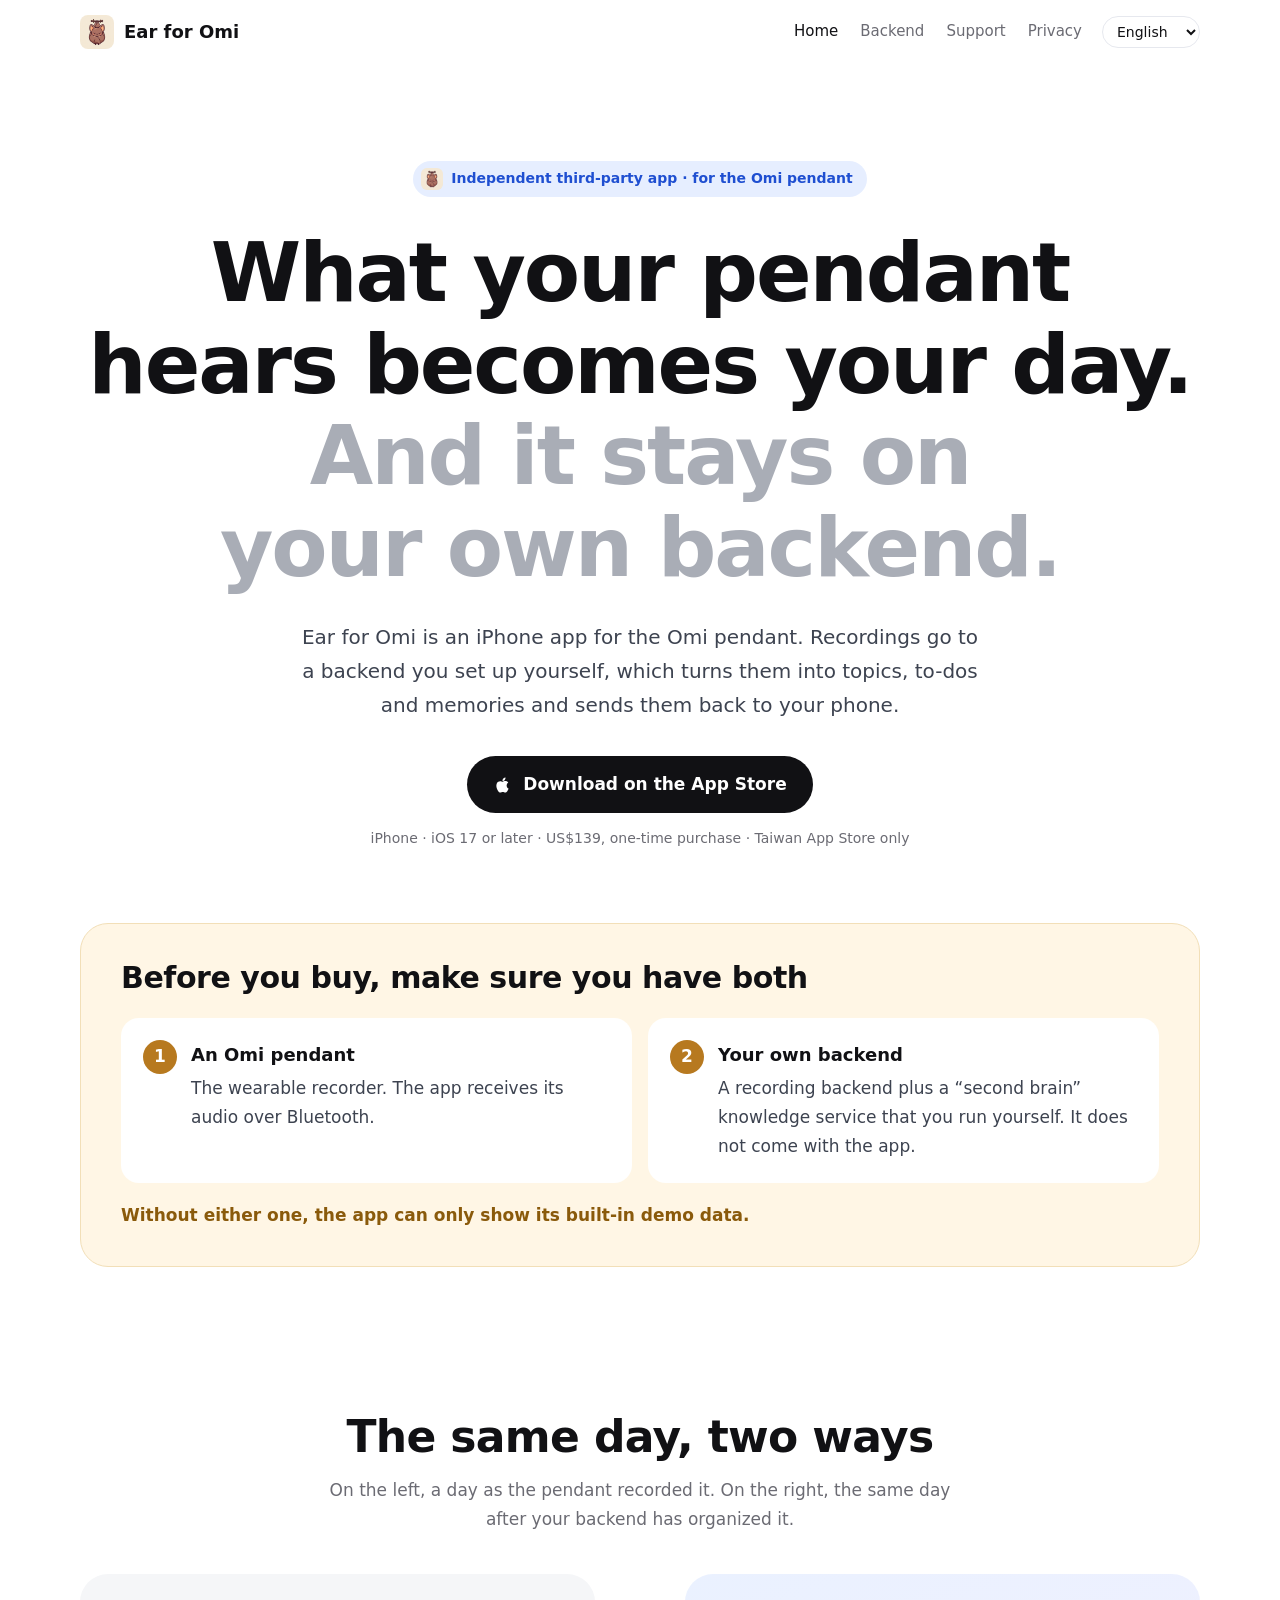
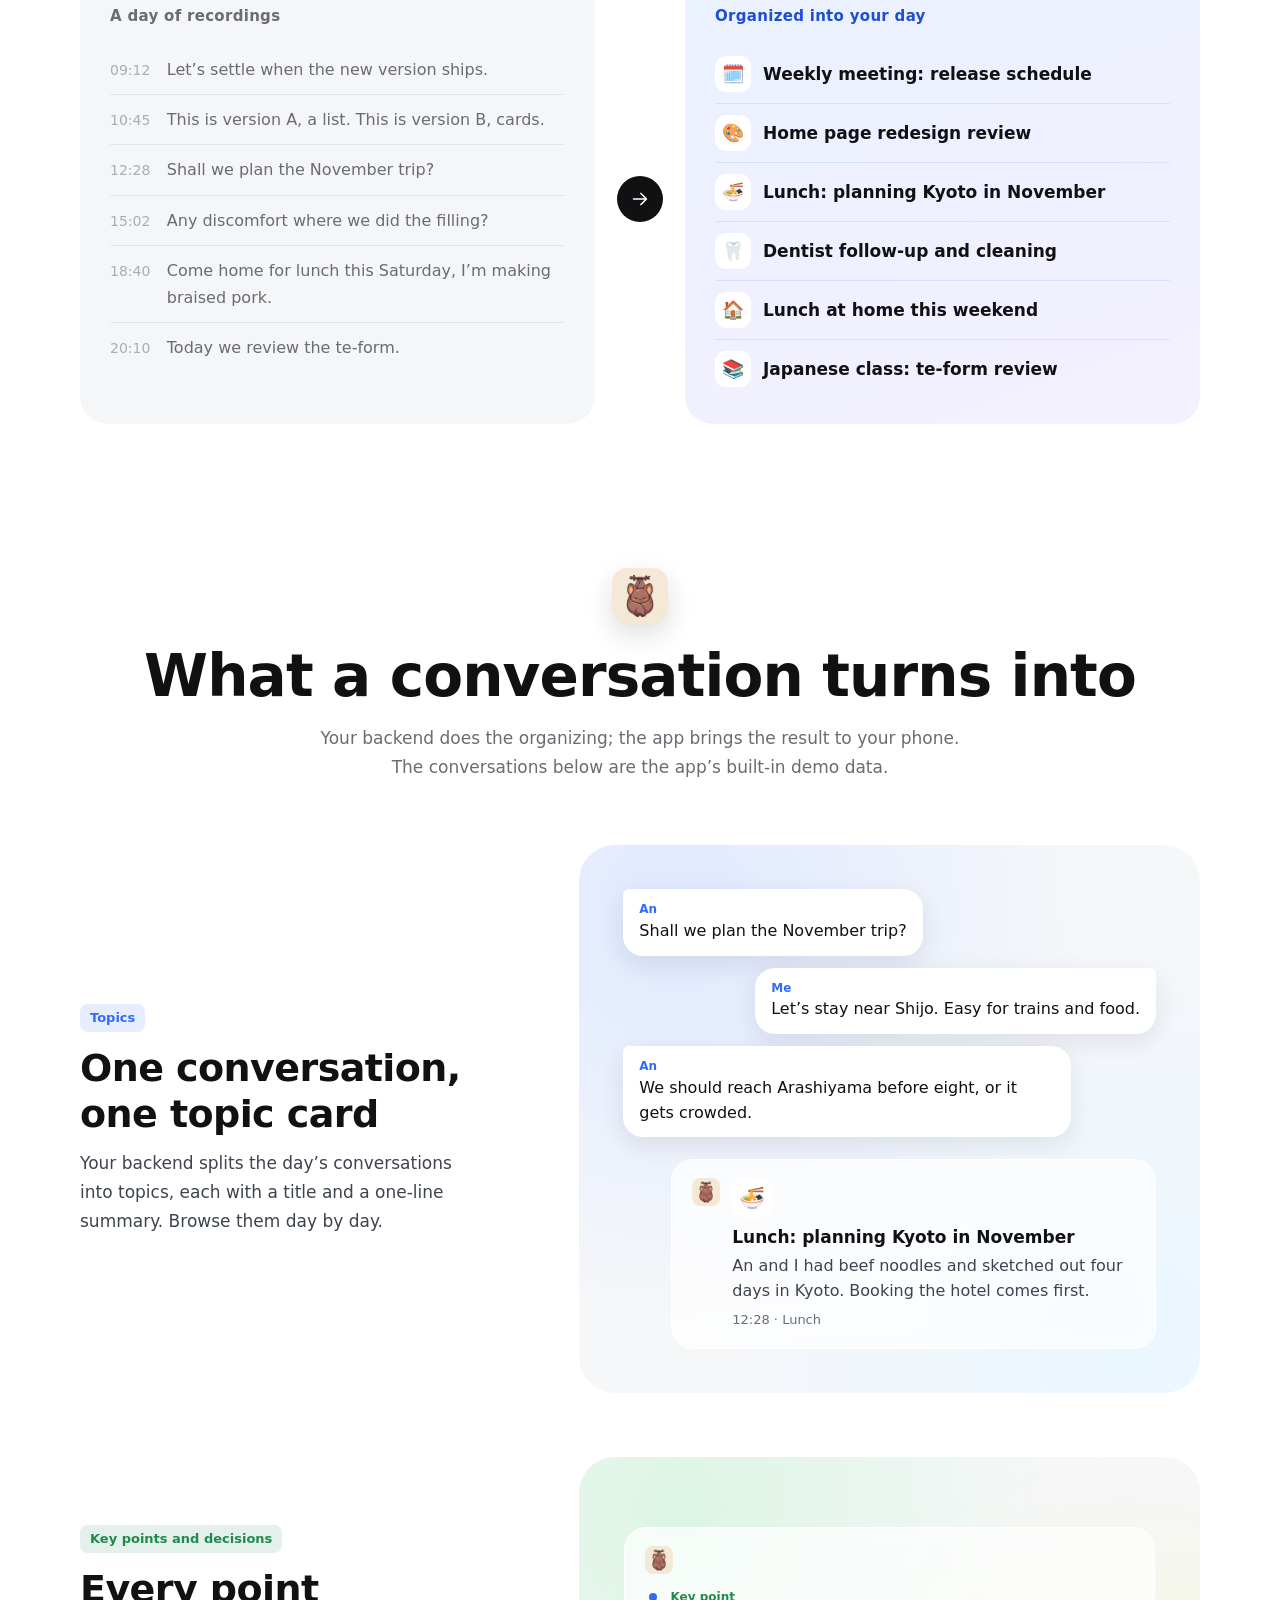
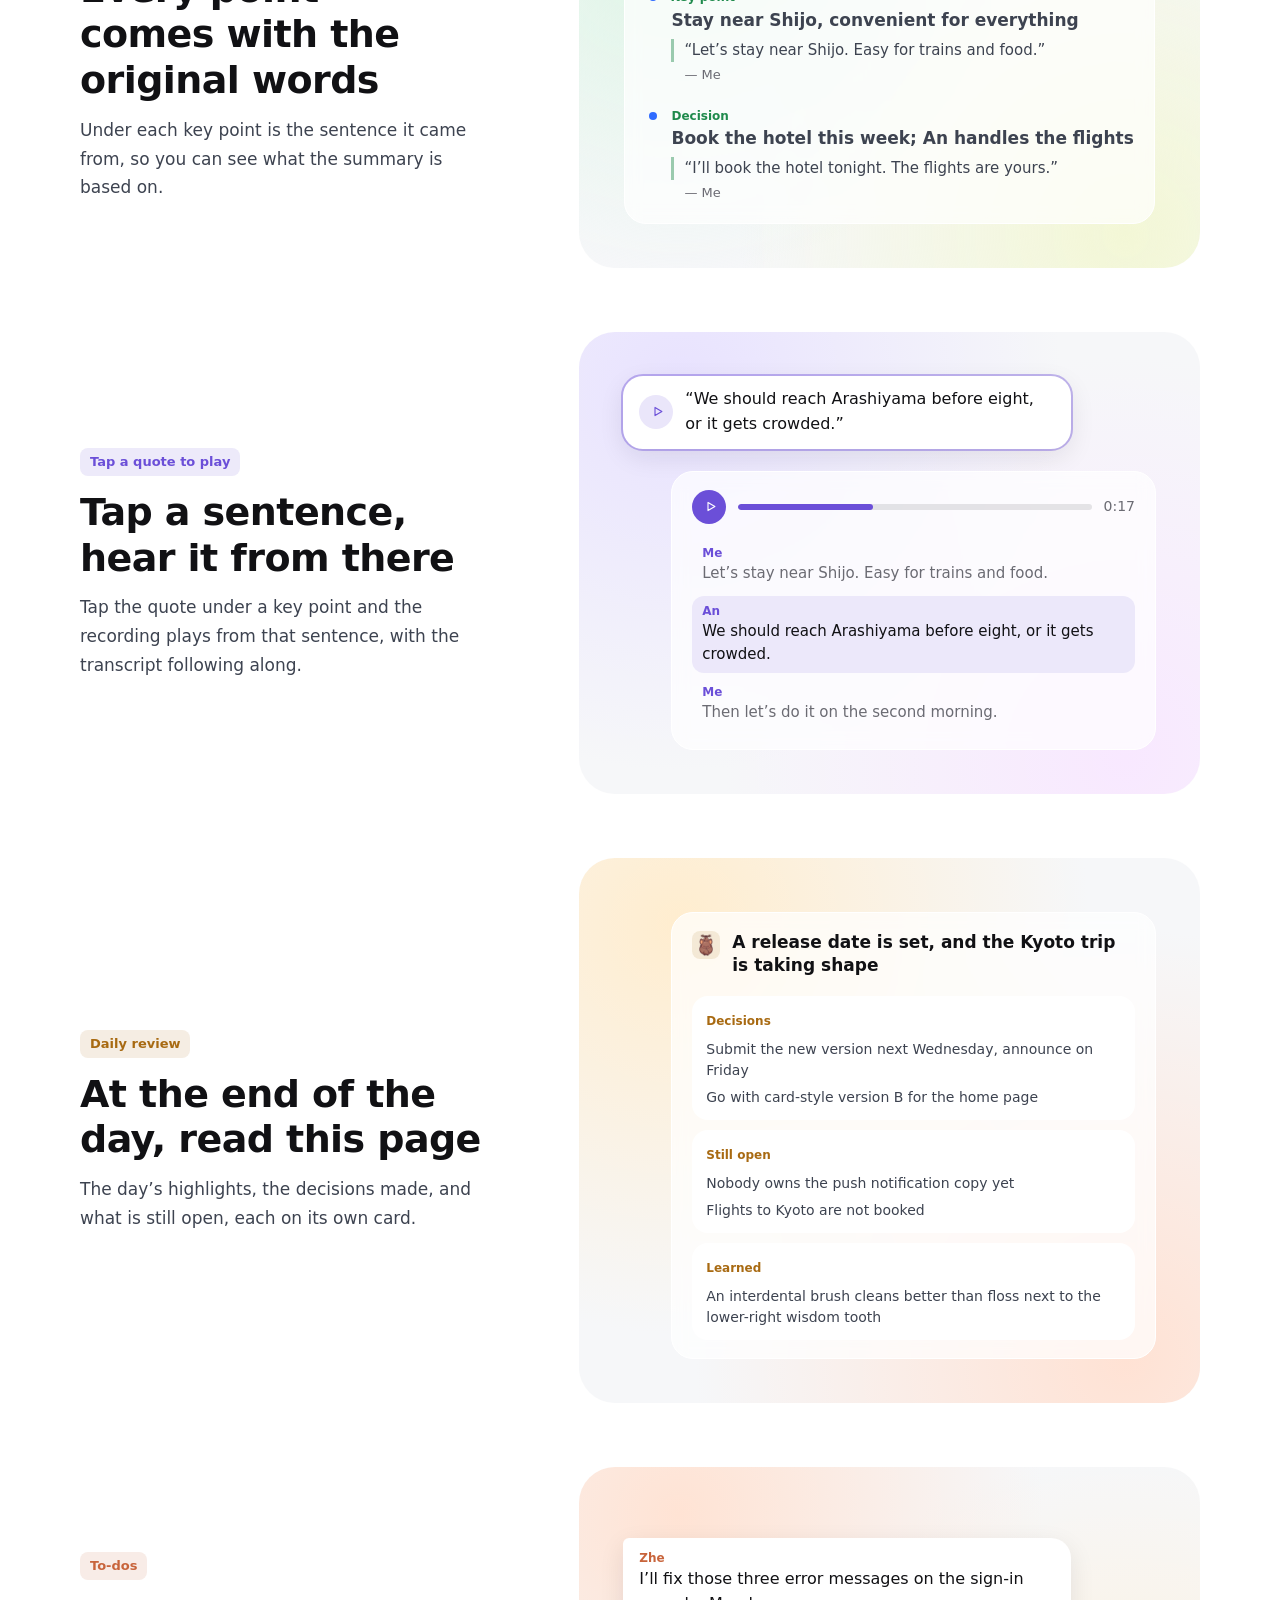
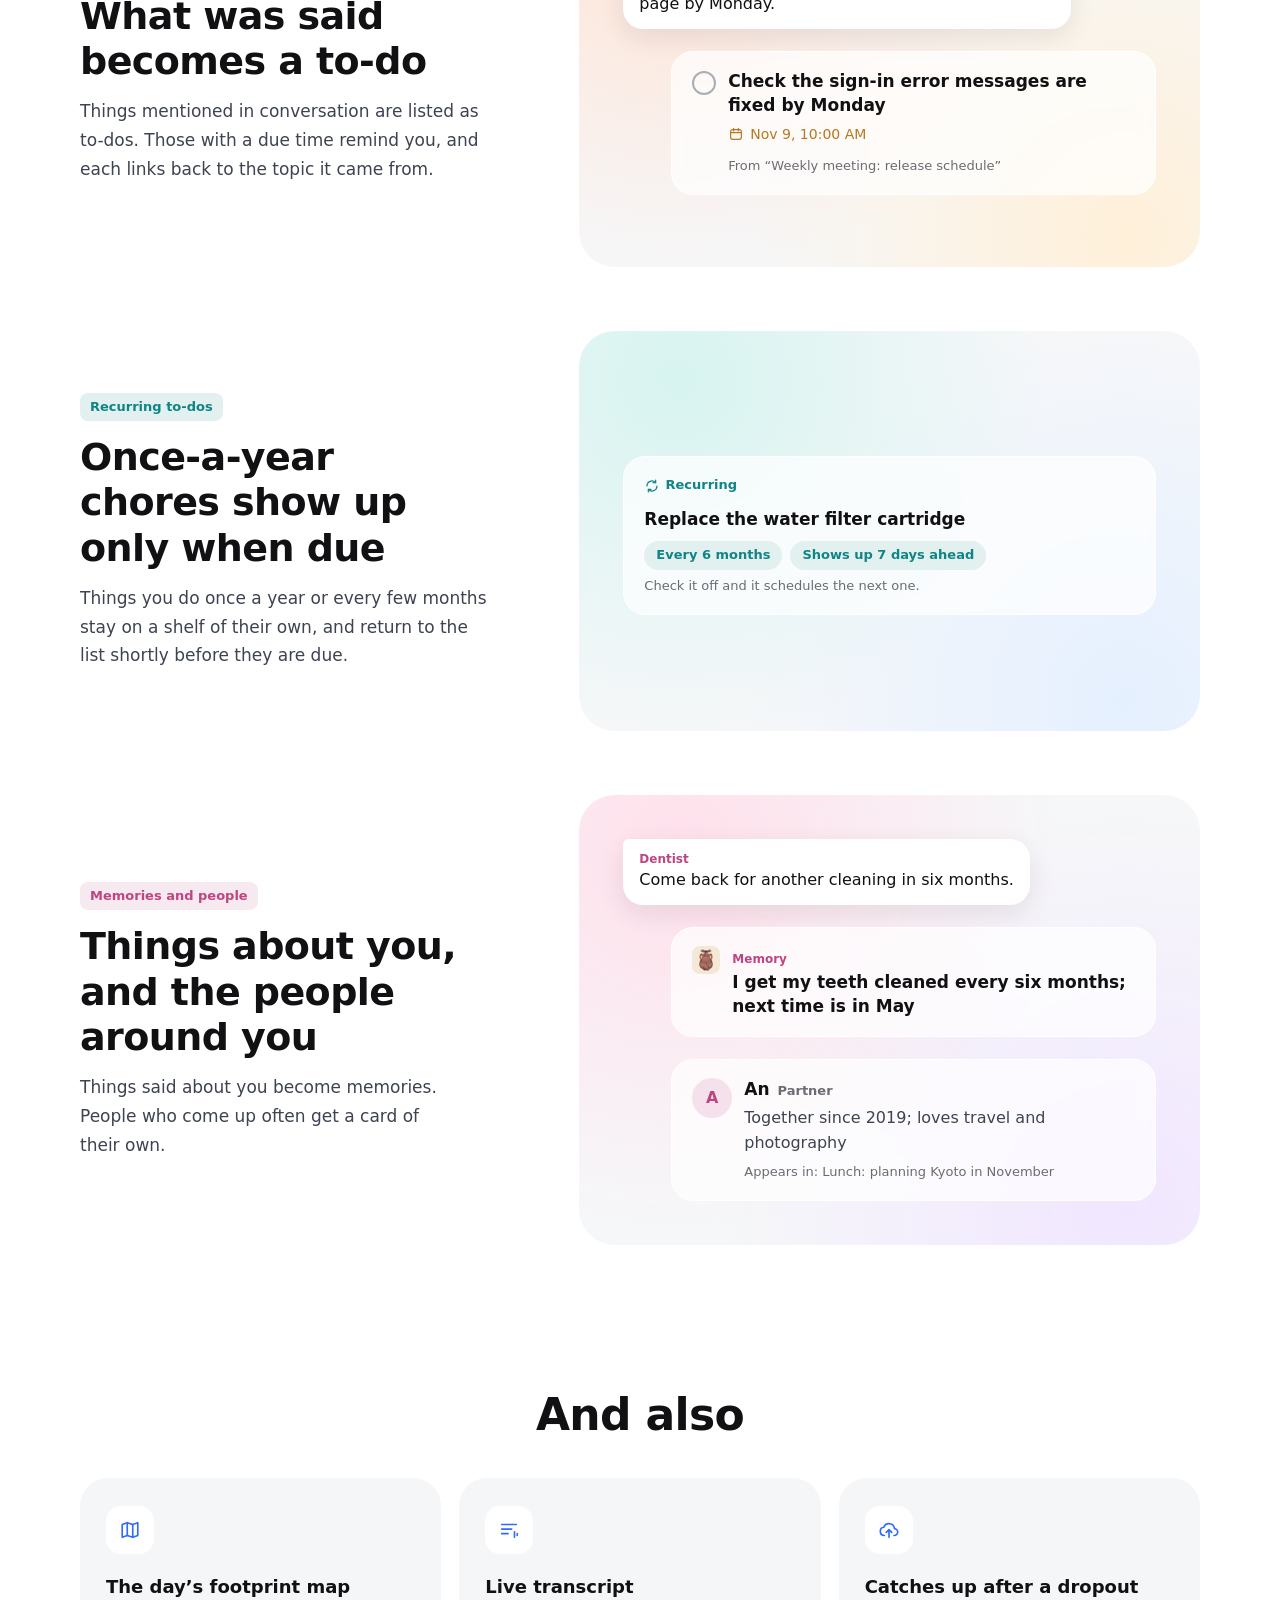
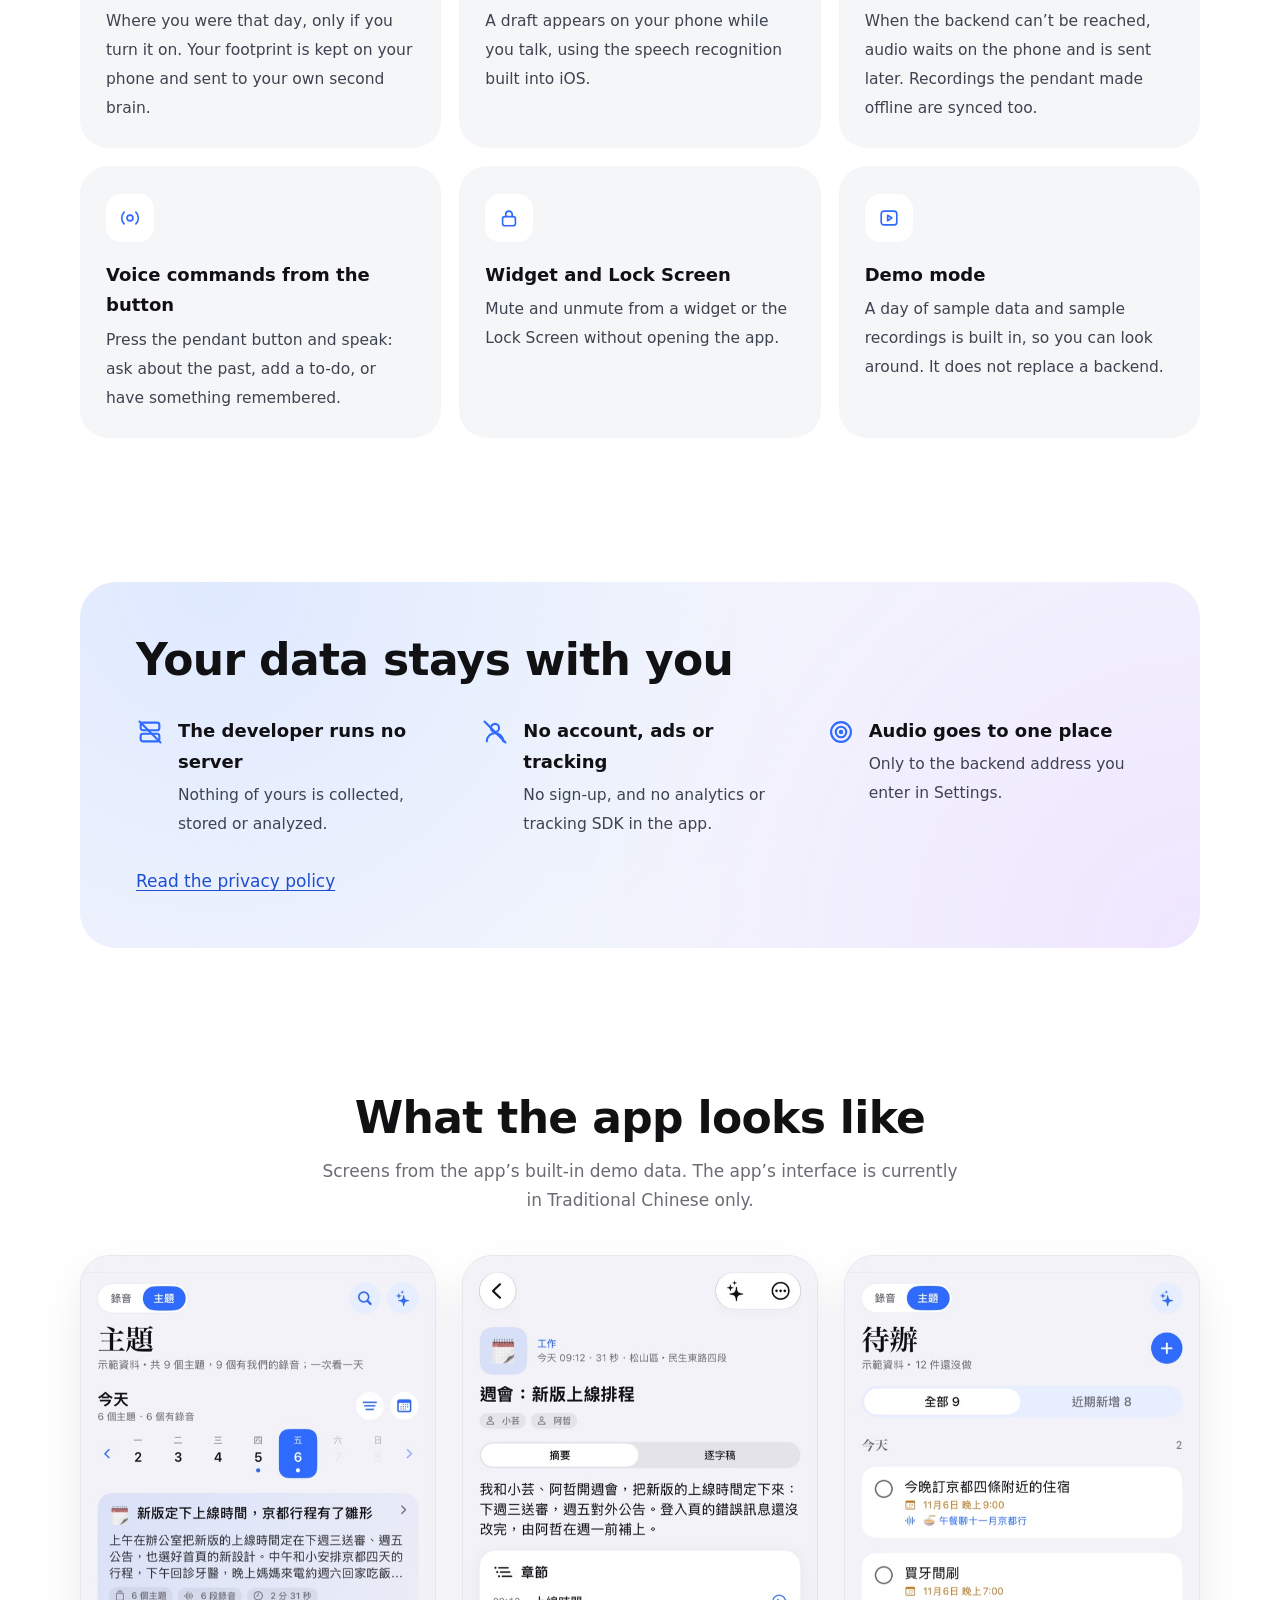
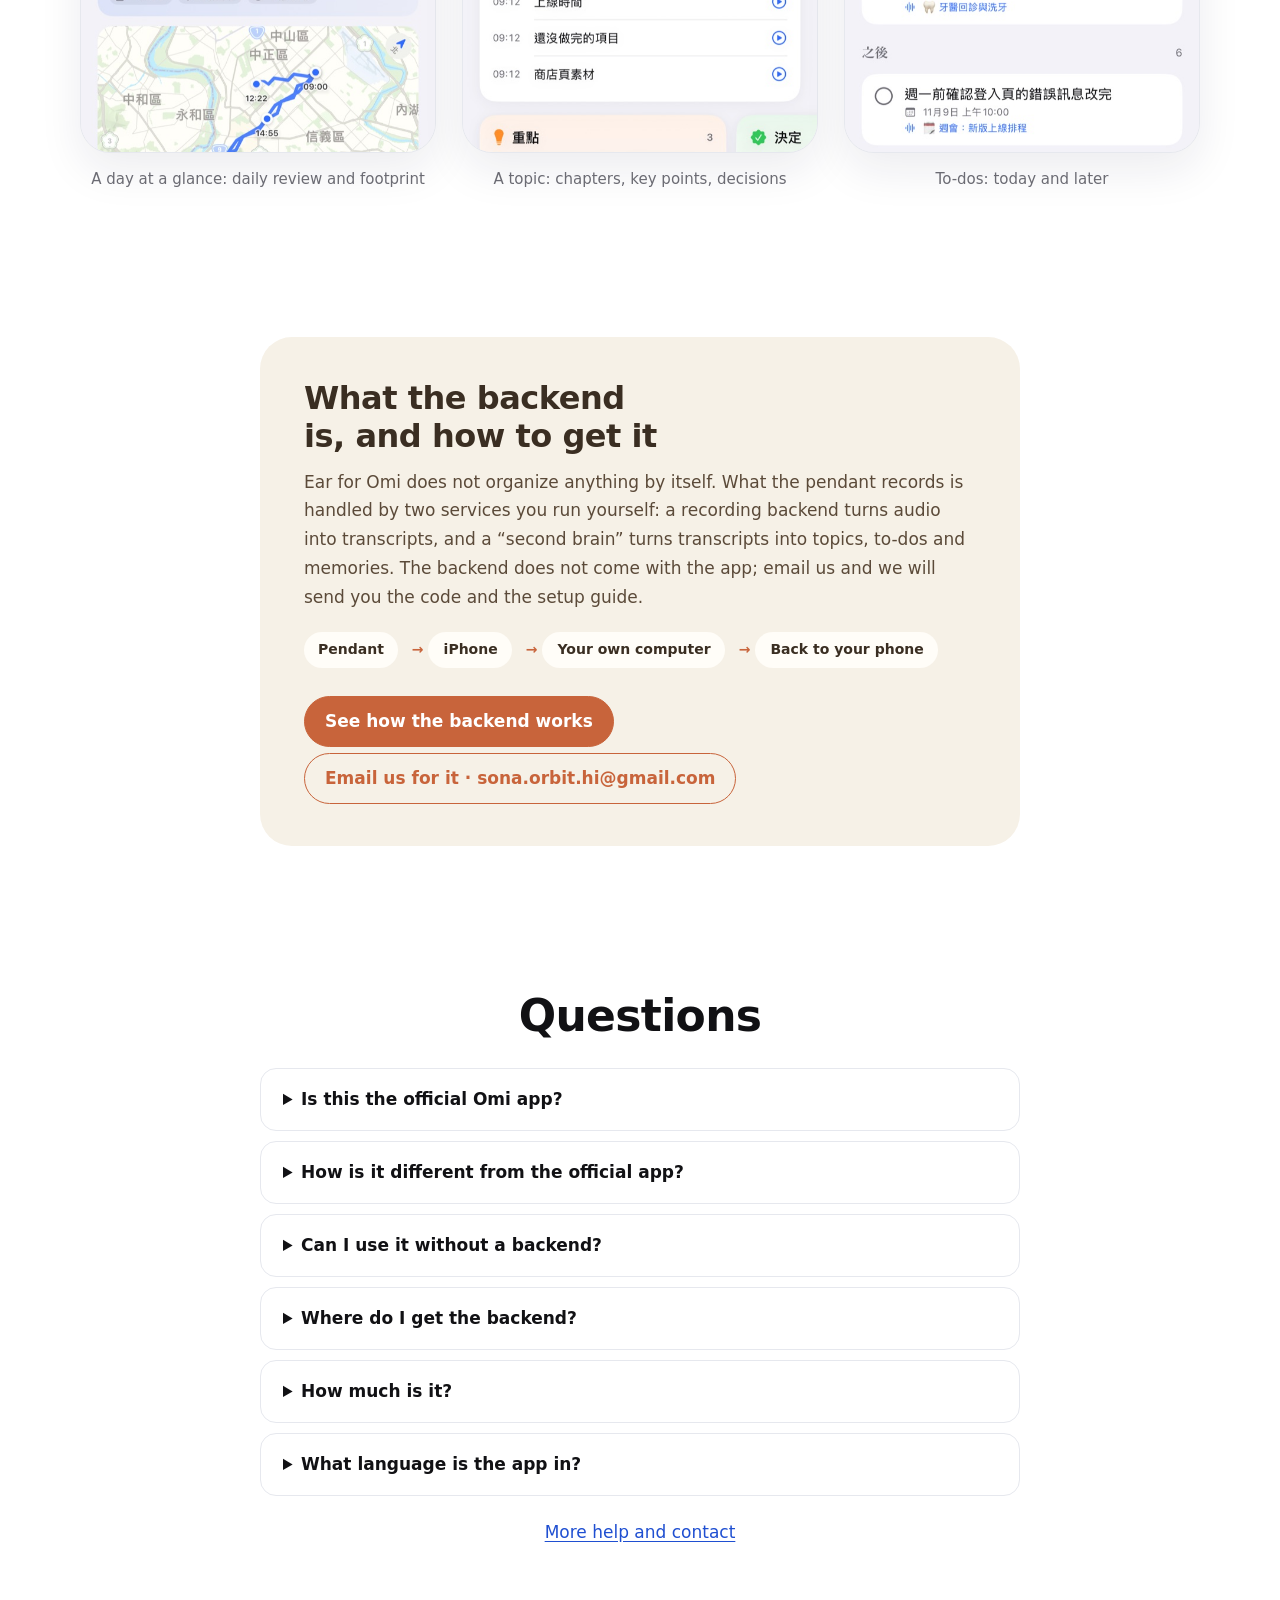
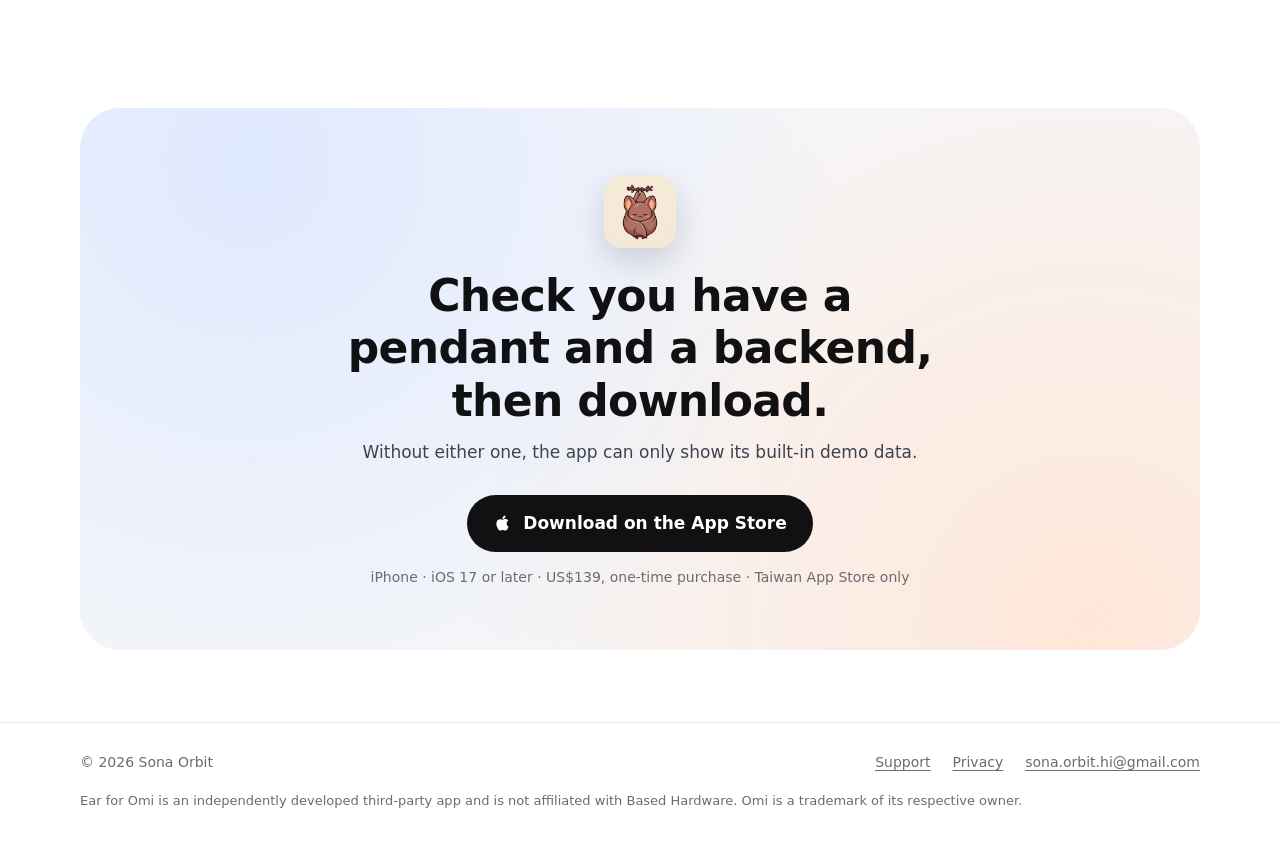
==== commit 89ada5b8: "Link the App Store button now that the app is live" ====
--- a/index.html
+++ b/index.html
@@ -30,7 +30,7 @@
 <p class="pill"><img src="assets/icon.png" alt="" width="22" height="22">Independent third-party app · for the Omi pendant</p>
 <h1><span class="nb">What your pendant hears becomes your day.</span><span class="dim"><span class="nb">And it stays on your own backend.</span></span></h1>
 <p class="lead">Ear for Omi is an iPhone app for the Omi pendant. Recordings go to a backend you set up yourself, which turns them into topics, to-dos and memories and sends them back to your phone.</p>
-<span class="button soon" aria-disabled="true"><svg viewBox="0 0 24 24" aria-hidden="true"><path d="M16.37 12.6c-.02-2.3 1.88-3.4 1.96-3.46-1.07-1.56-2.73-1.77-3.32-1.8-1.41-.14-2.76.83-3.48.83-.72 0-1.82-.81-3-.79-1.54.02-2.96.9-3.76 2.27-1.6 2.78-.41 6.9 1.15 9.16.76 1.1 1.67 2.34 2.86 2.3 1.15-.05 1.58-.74 2.97-.74 1.38 0 1.77.74 2.98.72 1.23-.02 2.01-1.12 2.76-2.23.87-1.28 1.23-2.52 1.25-2.58-.03-.01-2.4-.92-2.42-3.67zM14.1 5.86c.63-.77 1.06-1.83.94-2.89-.91.04-2.02.61-2.67 1.37-.58.67-1.1 1.76-.96 2.8 1.02.08 2.06-.52 2.69-1.28z"/></svg>Coming soon to the App Store</span>
+<a class="button" href="https://apps.apple.com/app/id6831605497"><svg viewBox="0 0 24 24" aria-hidden="true"><path d="M16.37 12.6c-.02-2.3 1.88-3.4 1.96-3.46-1.07-1.56-2.73-1.77-3.32-1.8-1.41-.14-2.76.83-3.48.83-.72 0-1.82-.81-3-.79-1.54.02-2.96.9-3.76 2.27-1.6 2.78-.41 6.9 1.15 9.16.76 1.1 1.67 2.34 2.86 2.3 1.15-.05 1.58-.74 2.97-.74 1.38 0 1.77.74 2.98.72 1.23-.02 2.01-1.12 2.76-2.23.87-1.28 1.23-2.52 1.25-2.58-.03-.01-2.4-.92-2.42-3.67zM14.1 5.86c.63-.77 1.06-1.83.94-2.89-.91.04-2.02.61-2.67 1.37-.58.67-1.1 1.76-.96 2.8 1.02.08 2.06-.52 2.69-1.28z"/></svg>Download on the App Store</a>
 <p class="button-note">iPhone · iOS 17 or later · US$139, one-time purchase · Taiwan App Store only</p>
 </div></section>
 
@@ -108,7 +108,7 @@
 <section id="cta"><div class="wrap">
 <div class="cta-card"><img src="assets/icon.png" alt="" width="72" height="72">
 <h2>Check you have a pendant and a backend, then download.</h2><p>Without either one, the app can only show its built-in demo data.</p>
-<span class="button soon" aria-disabled="true"><svg viewBox="0 0 24 24" aria-hidden="true"><path d="M16.37 12.6c-.02-2.3 1.88-3.4 1.96-3.46-1.07-1.56-2.73-1.77-3.32-1.8-1.41-.14-2.76.83-3.48.83-.72 0-1.82-.81-3-.79-1.54.02-2.96.9-3.76 2.27-1.6 2.78-.41 6.9 1.15 9.16.76 1.1 1.67 2.34 2.86 2.3 1.15-.05 1.58-.74 2.97-.74 1.38 0 1.77.74 2.98.72 1.23-.02 2.01-1.12 2.76-2.23.87-1.28 1.23-2.52 1.25-2.58-.03-.01-2.4-.92-2.42-3.67zM14.1 5.86c.63-.77 1.06-1.83.94-2.89-.91.04-2.02.61-2.67 1.37-.58.67-1.1 1.76-.96 2.8 1.02.08 2.06-.52 2.69-1.28z"/></svg>Coming soon to the App Store</span>
+<a class="button" href="https://apps.apple.com/app/id6831605497"><svg viewBox="0 0 24 24" aria-hidden="true"><path d="M16.37 12.6c-.02-2.3 1.88-3.4 1.96-3.46-1.07-1.56-2.73-1.77-3.32-1.8-1.41-.14-2.76.83-3.48.83-.72 0-1.82-.81-3-.79-1.54.02-2.96.9-3.76 2.27-1.6 2.78-.41 6.9 1.15 9.16.76 1.1 1.67 2.34 2.86 2.3 1.15-.05 1.58-.74 2.97-.74 1.38 0 1.77.74 2.98.72 1.23-.02 2.01-1.12 2.76-2.23.87-1.28 1.23-2.52 1.25-2.58-.03-.01-2.4-.92-2.42-3.67zM14.1 5.86c.63-.77 1.06-1.83.94-2.89-.91.04-2.02.61-2.67 1.37-.58.67-1.1 1.76-.96 2.8 1.02.08 2.06-.52 2.69-1.28z"/></svg>Download on the App Store</a>
 <p class="button-note">iPhone · iOS 17 or later · US$139, one-time purchase · Taiwan App Store only</p></div>
 </div></section>
 </main>
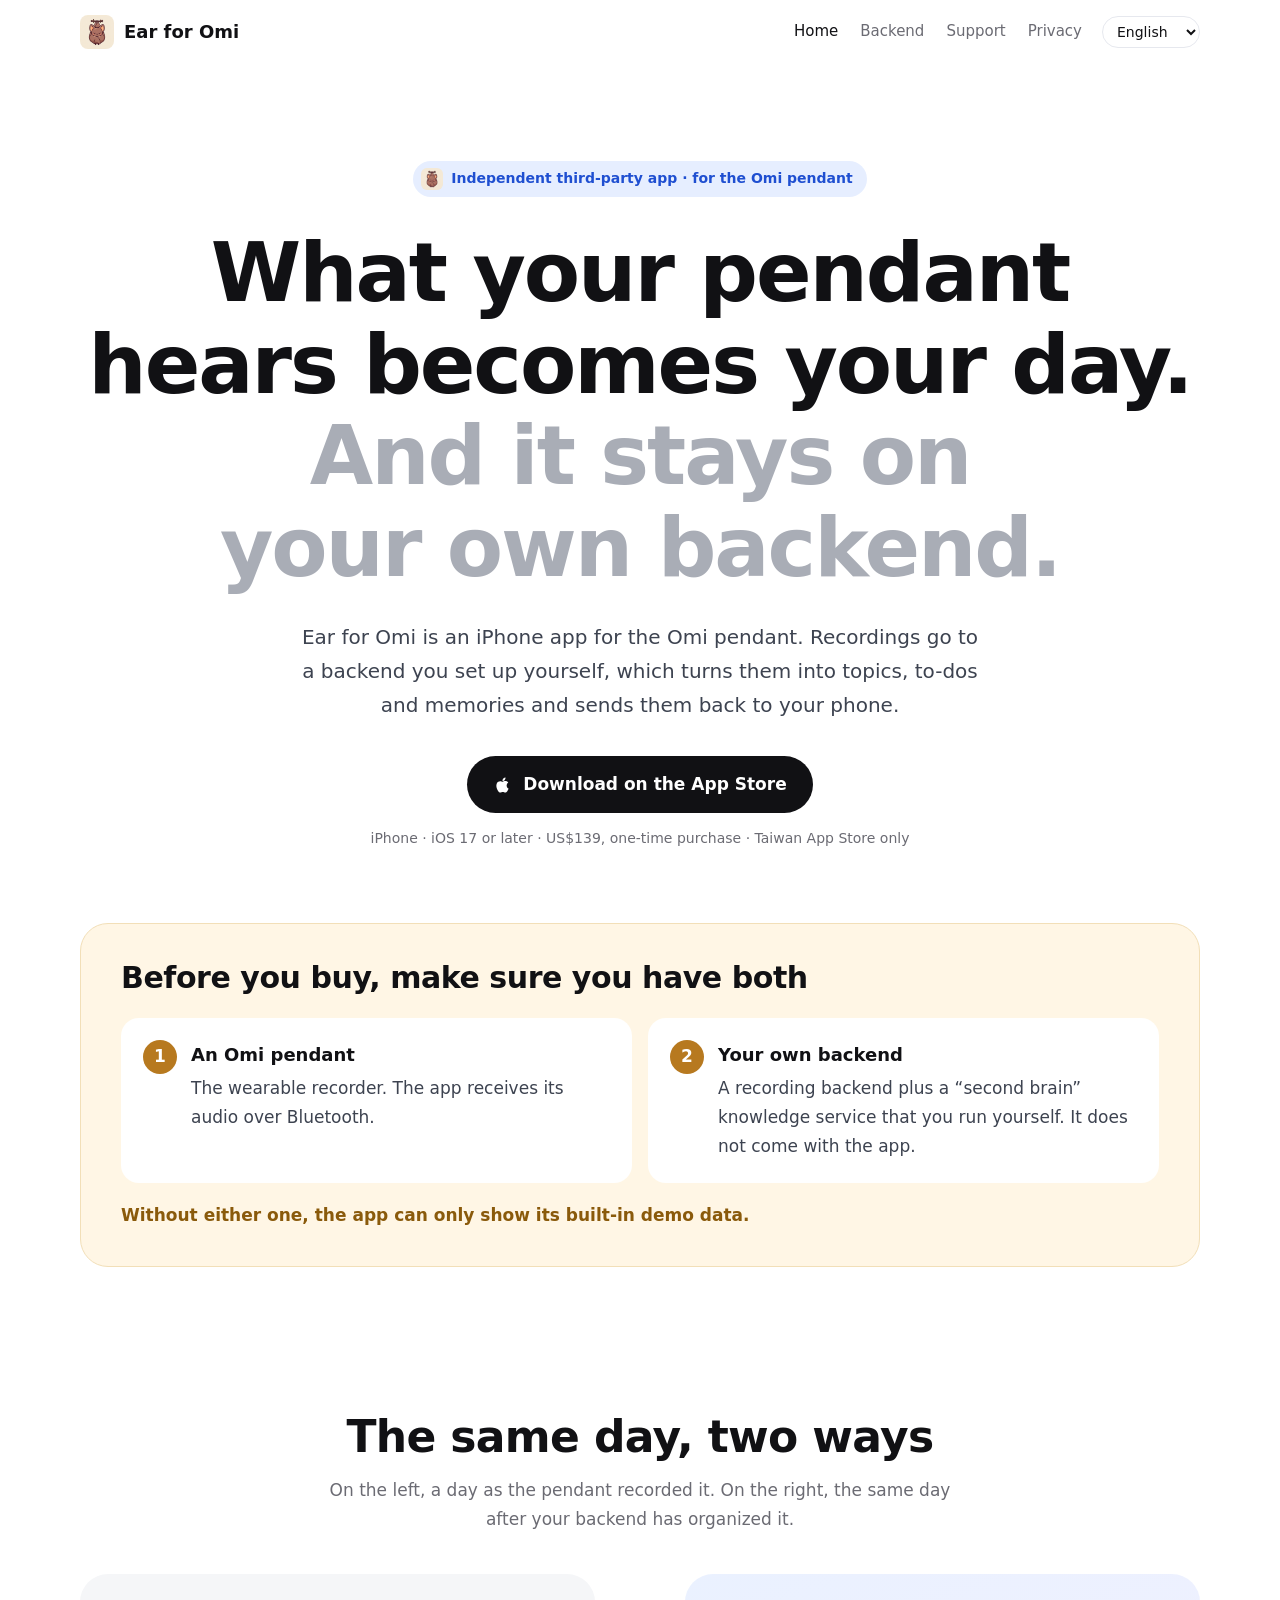
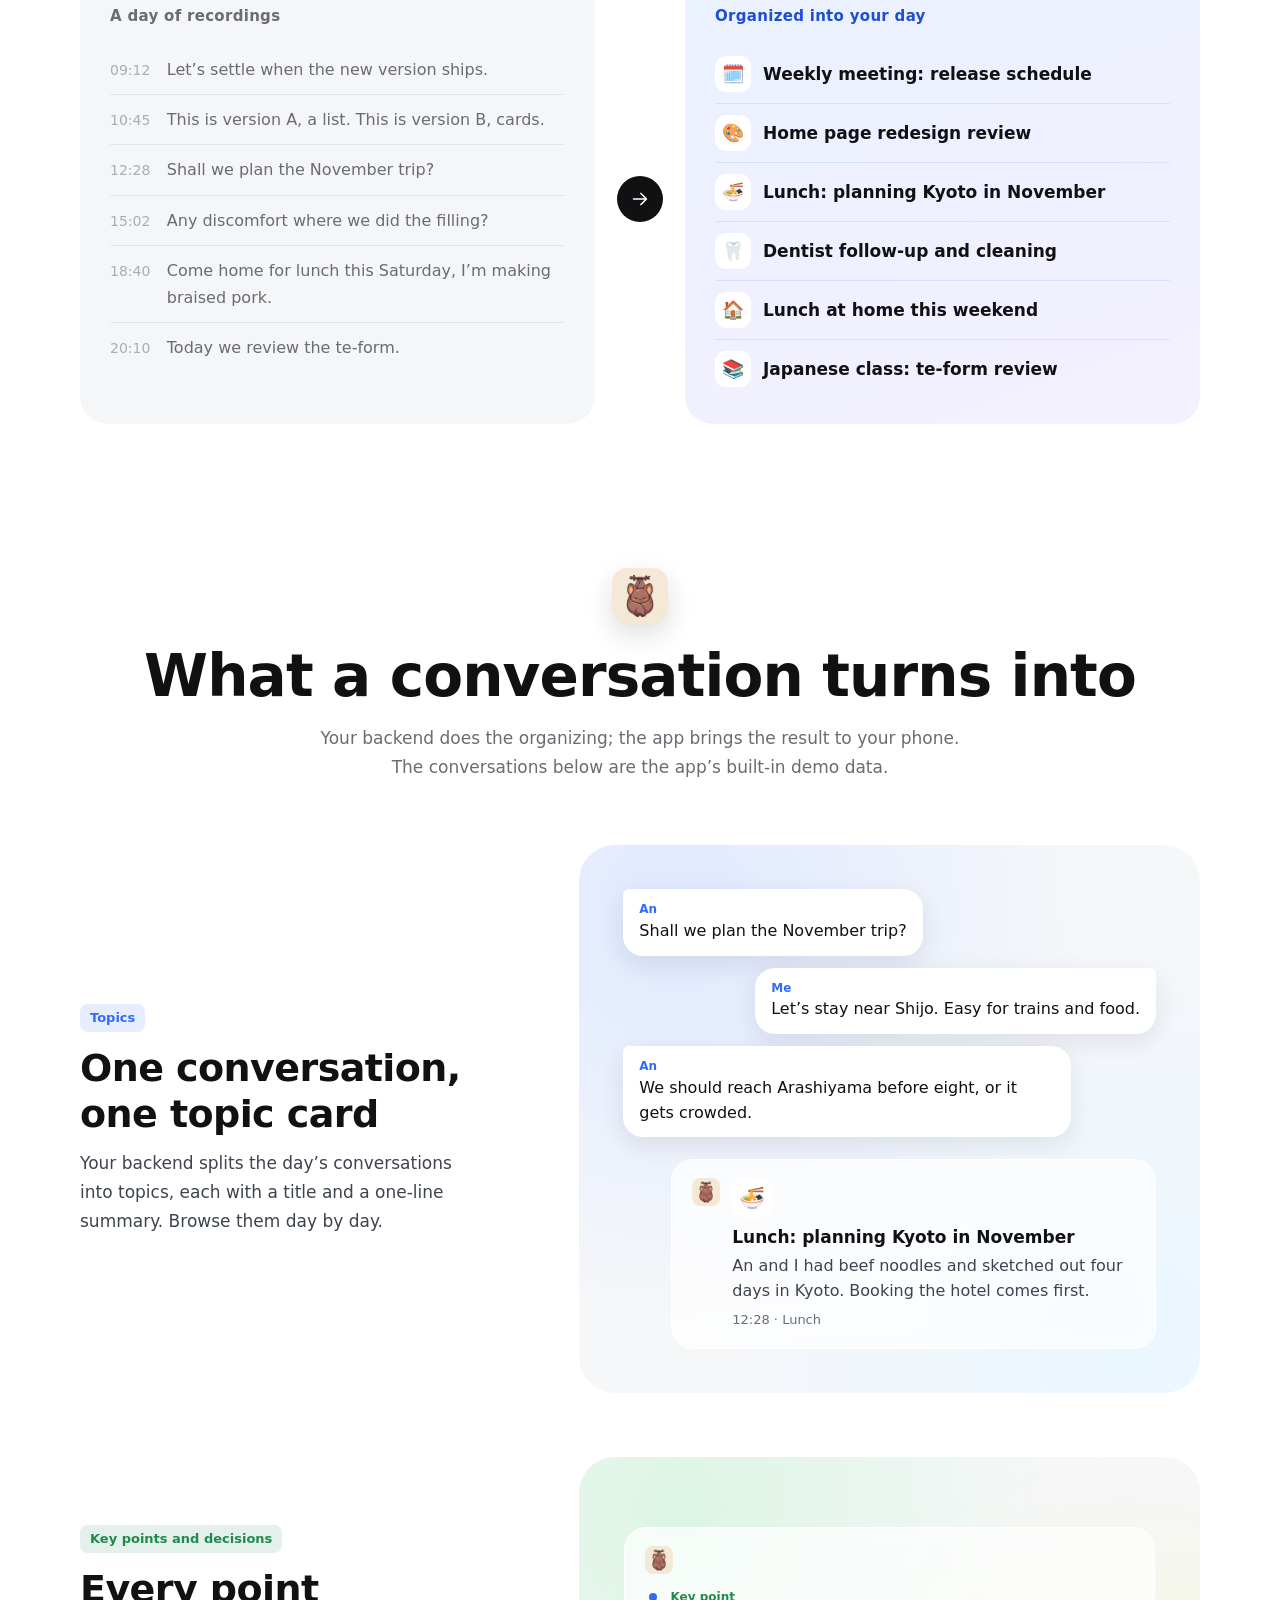
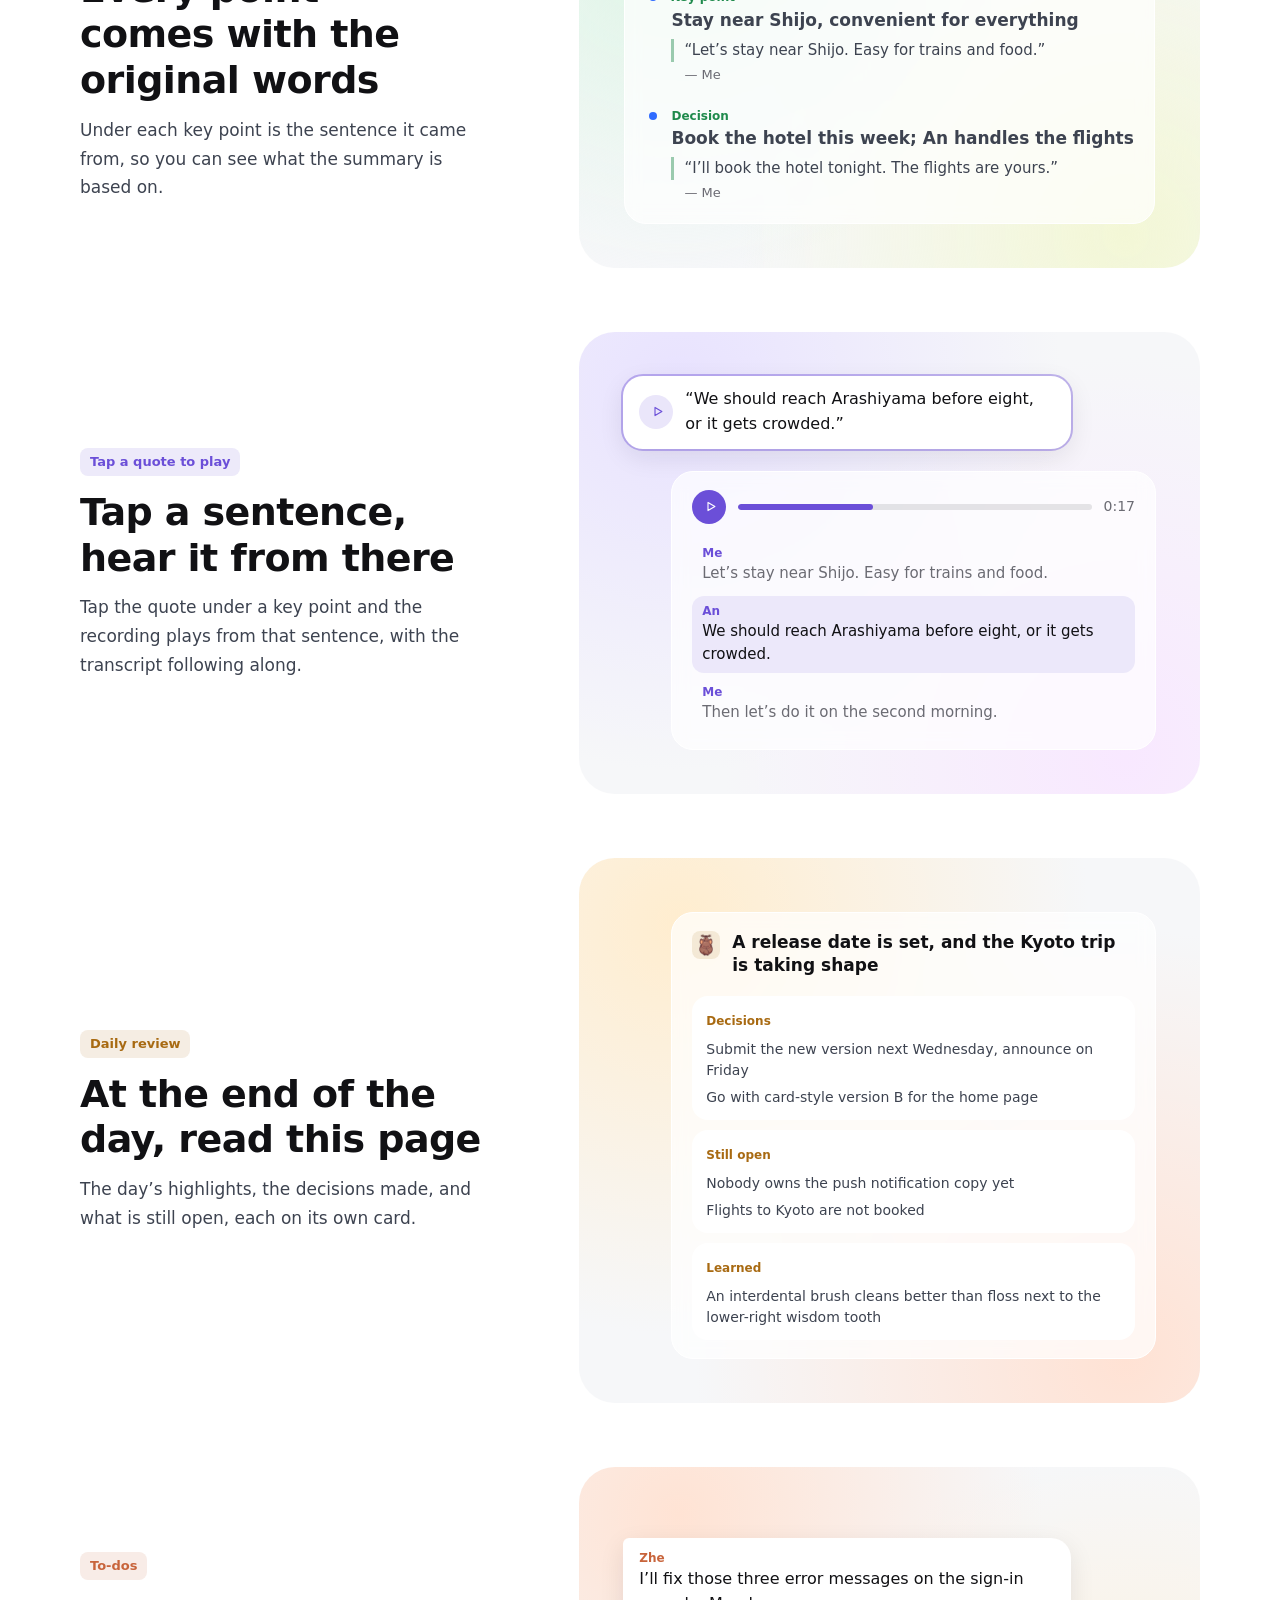
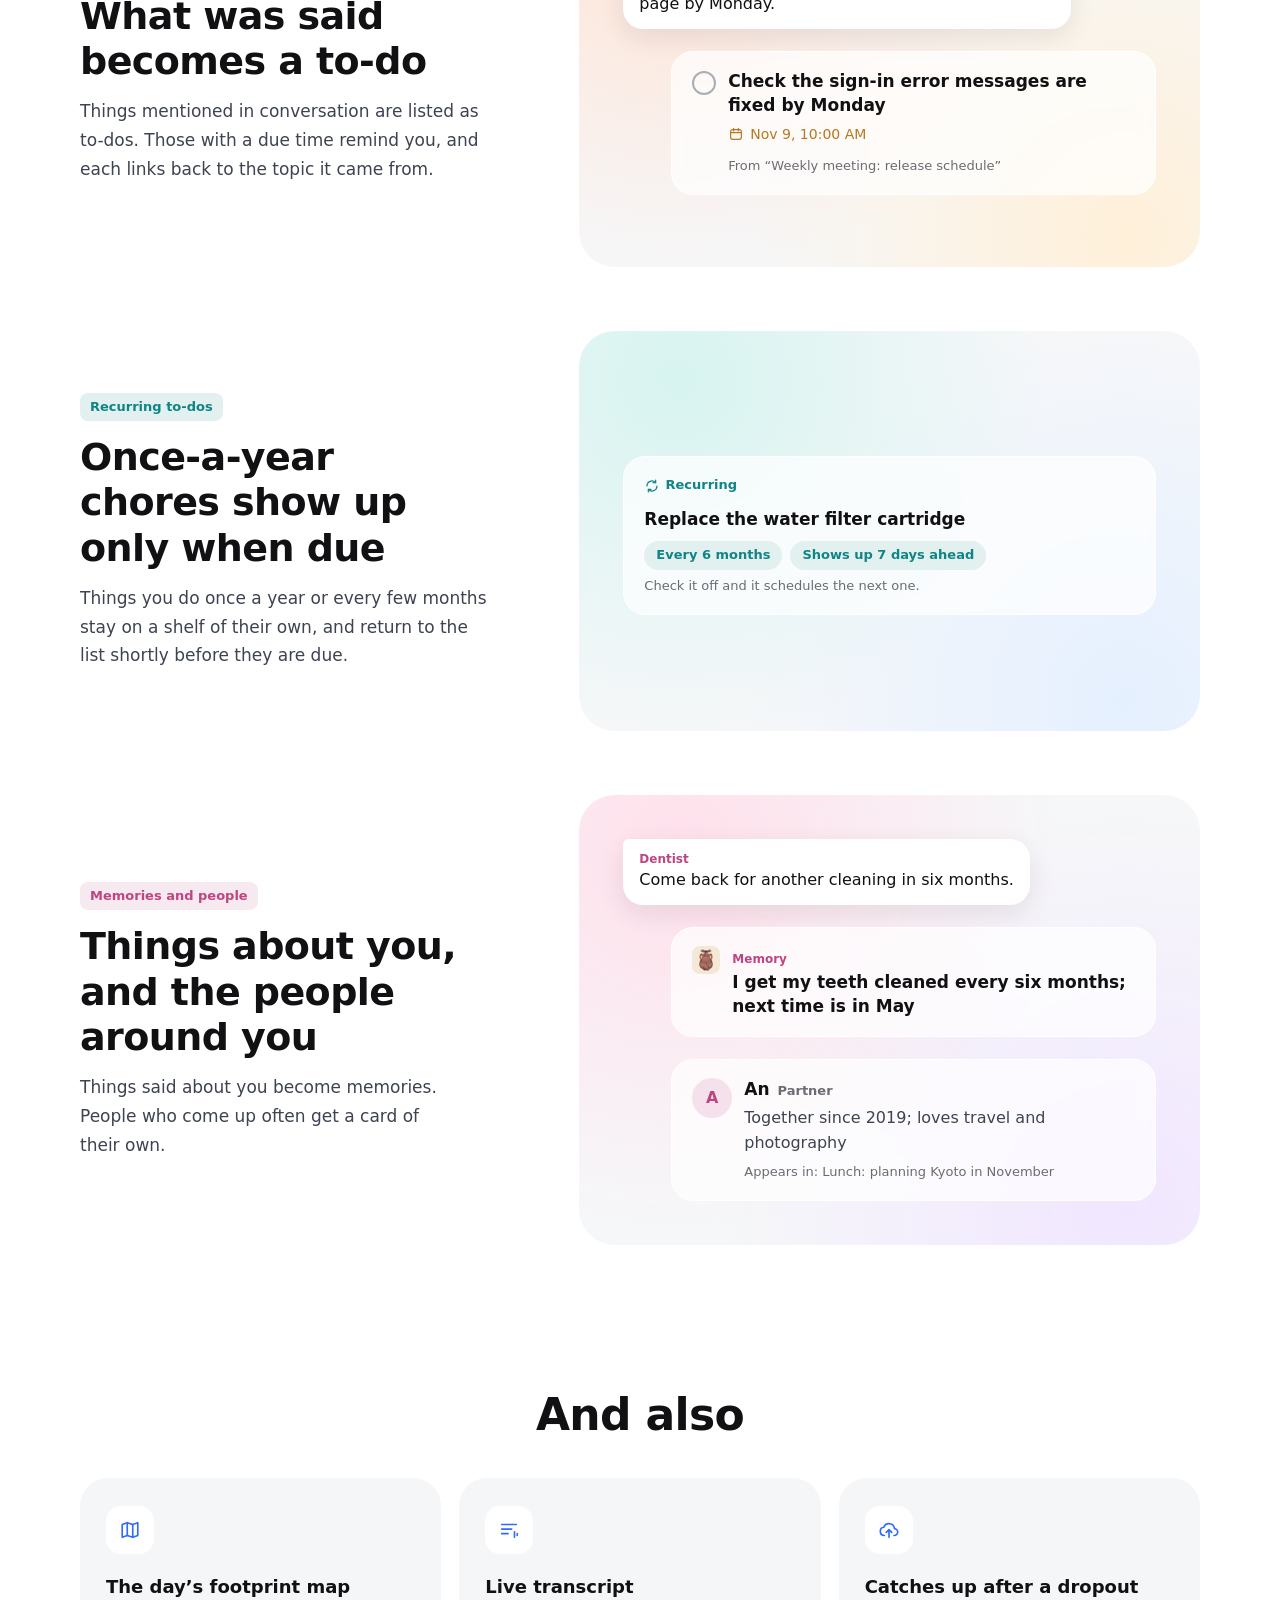
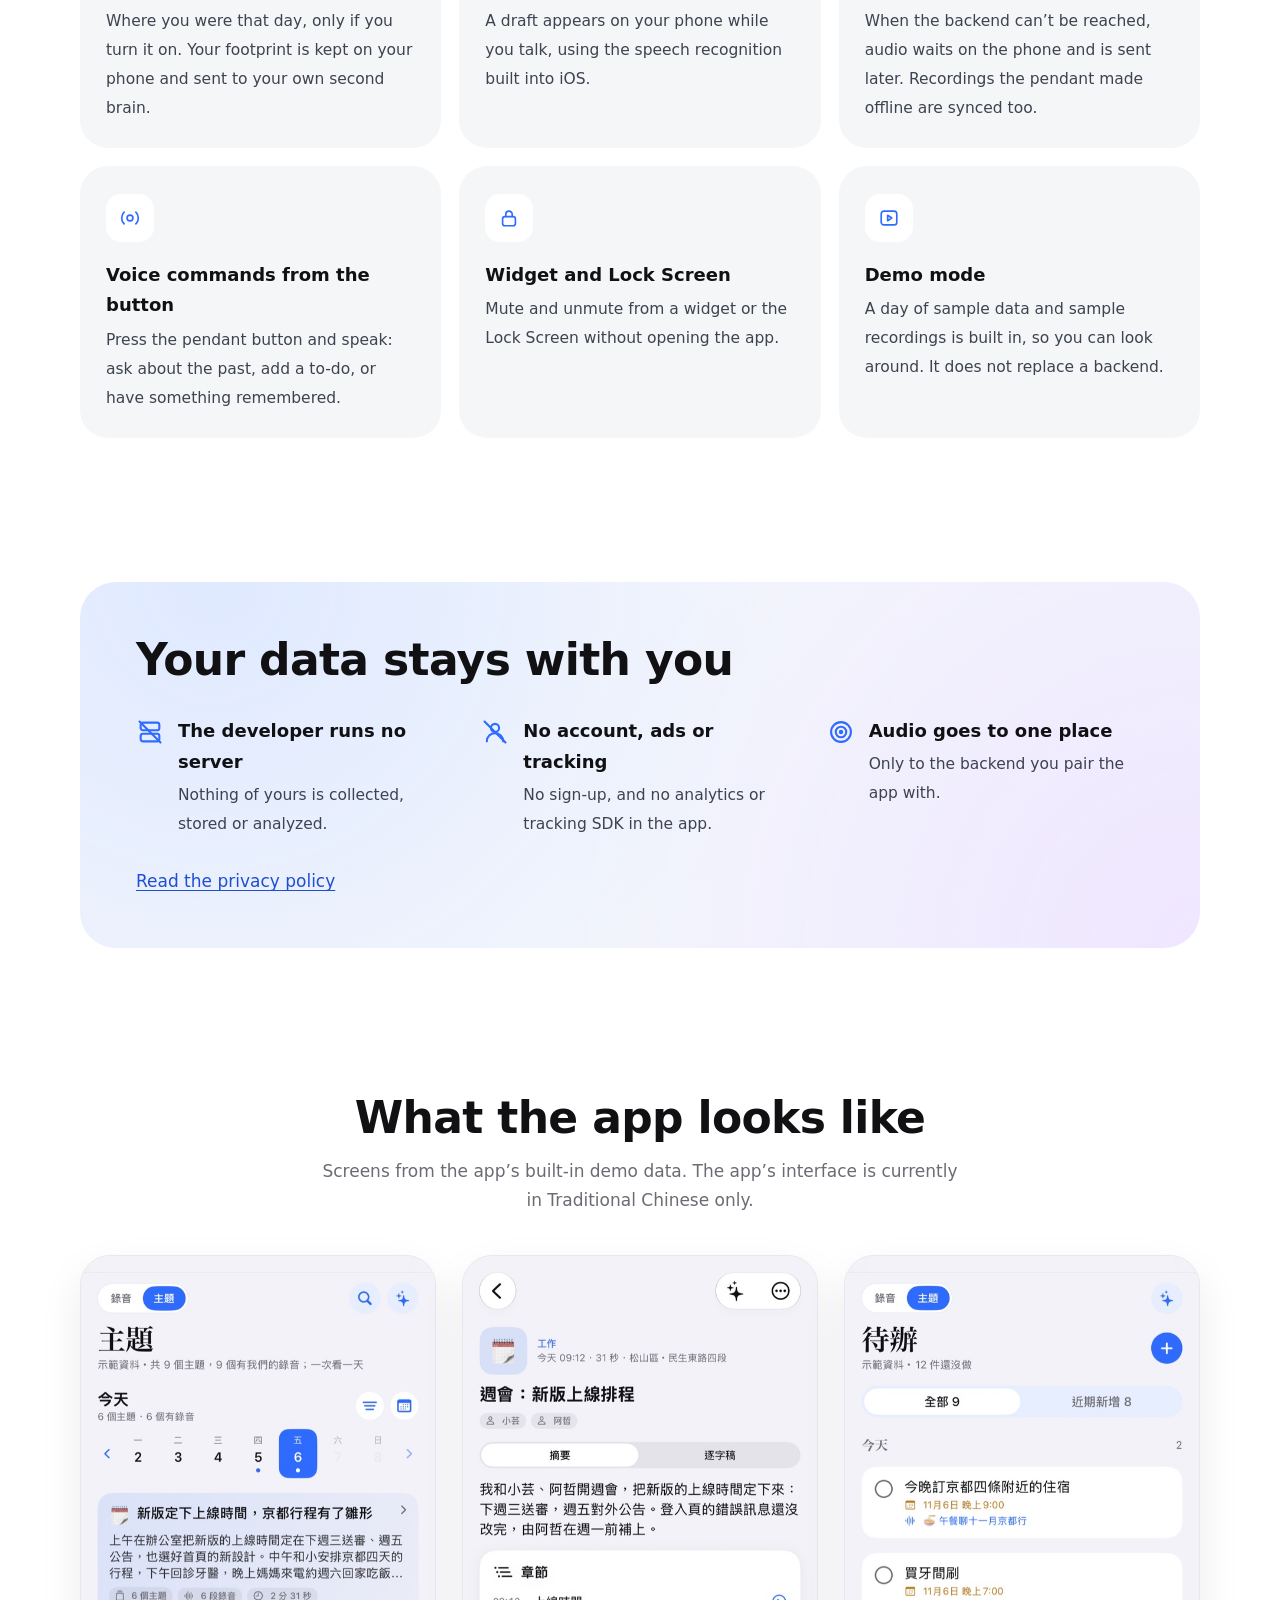
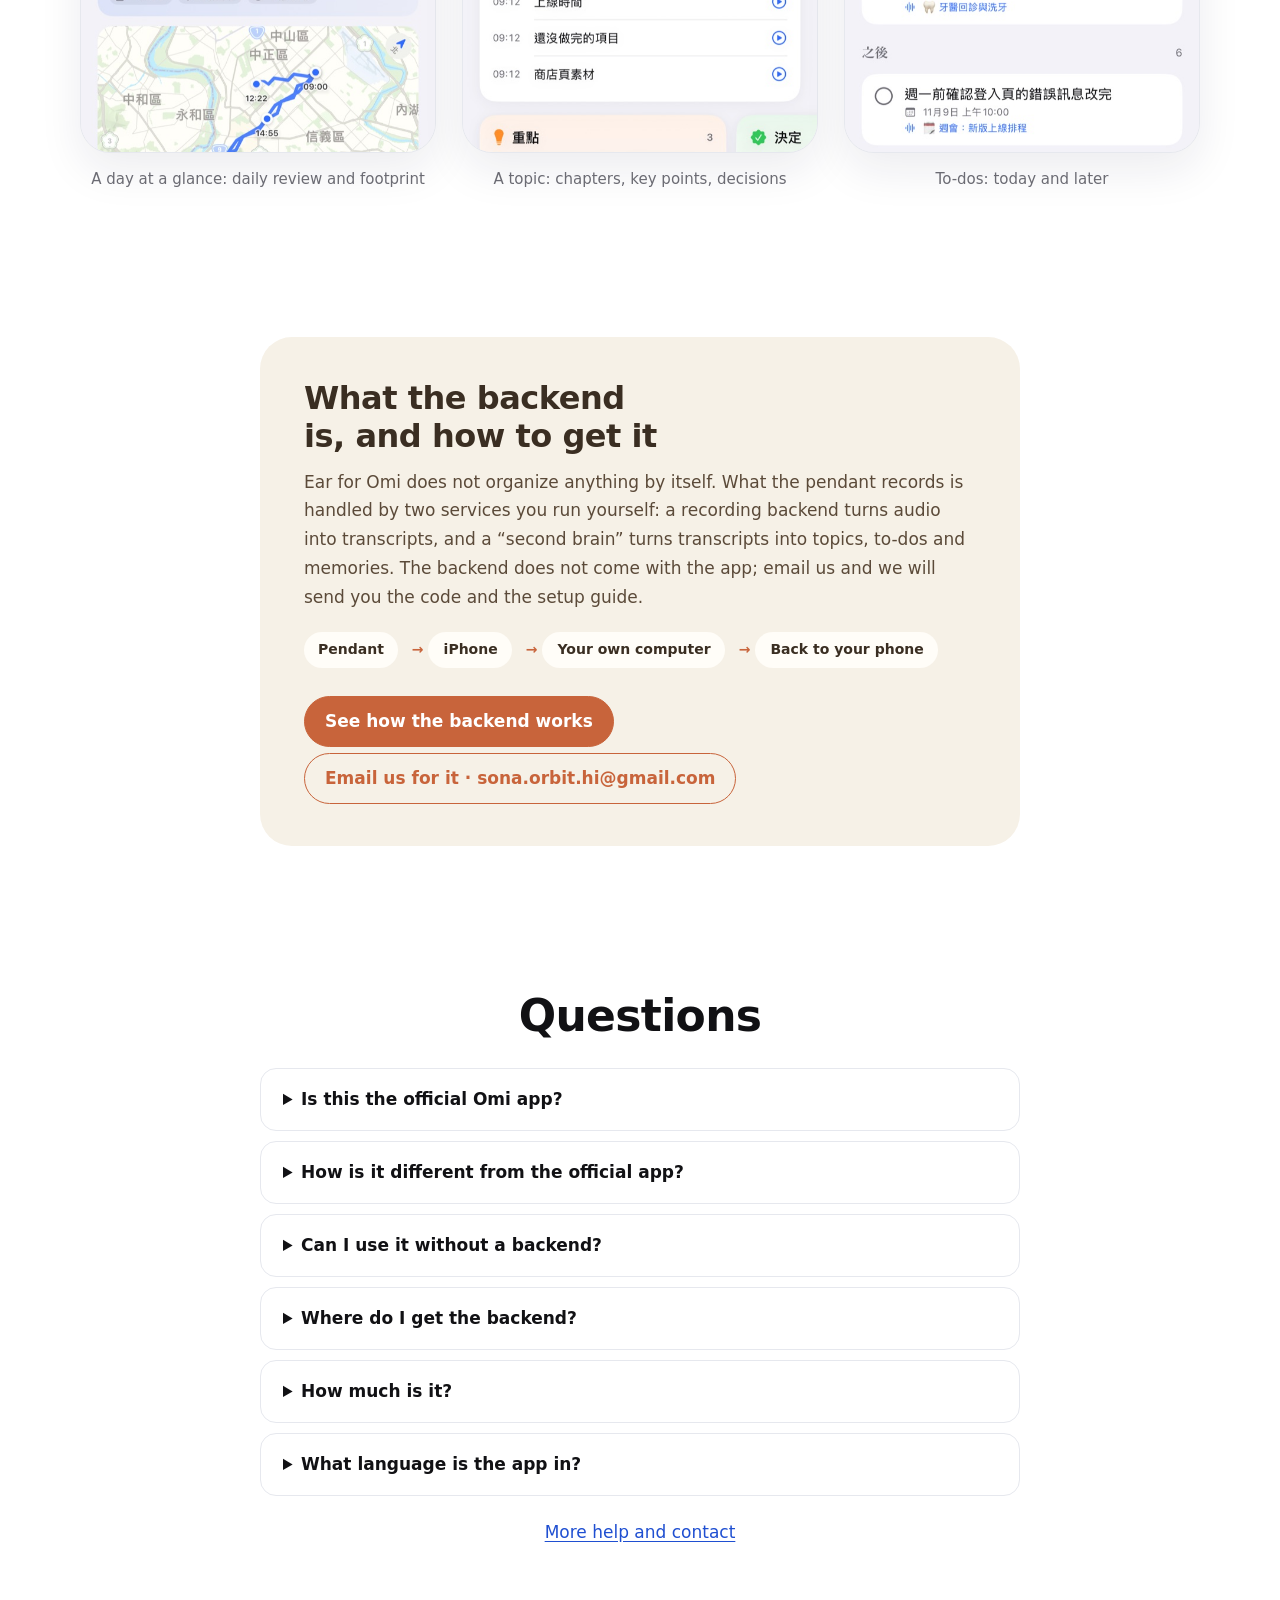
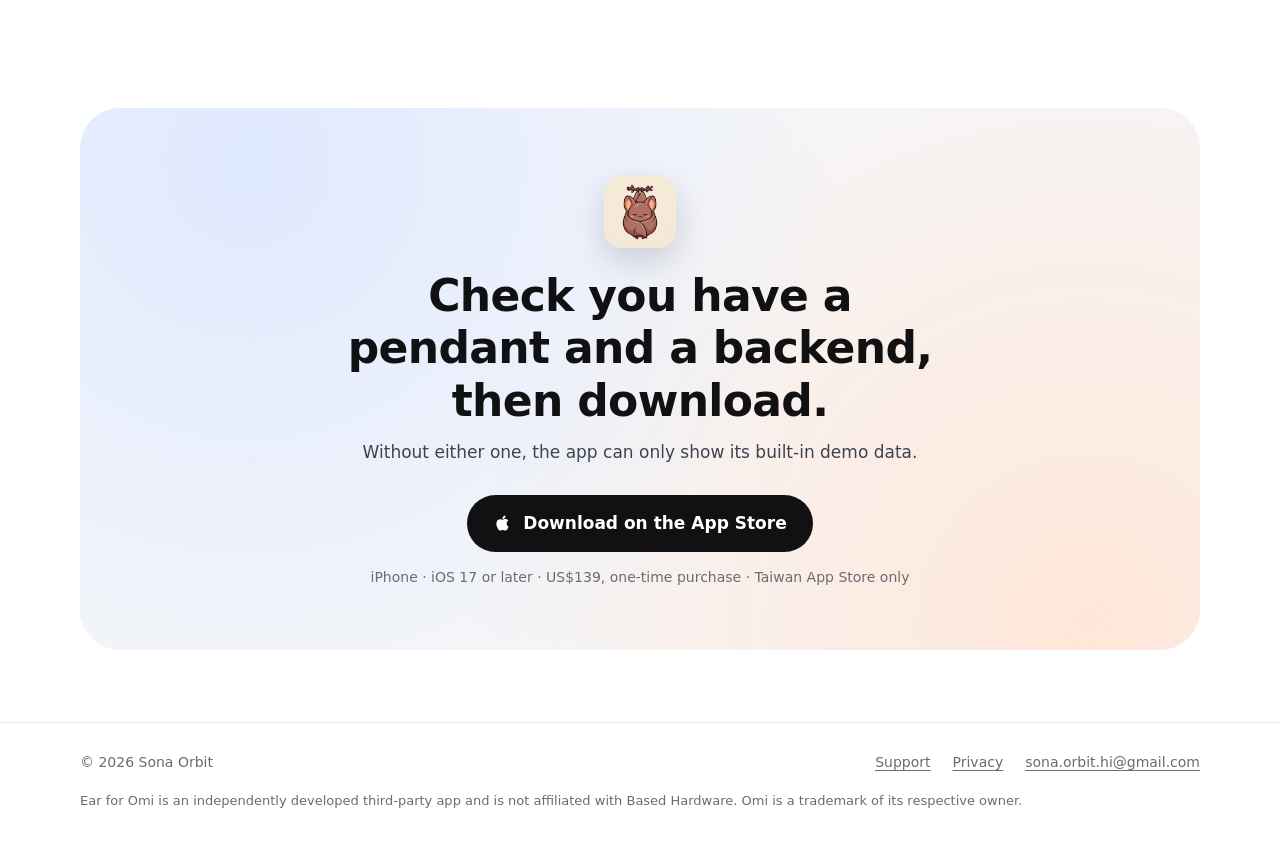
==== commit ffcdb224: "Support: set up by scanning the pairing QR" ====
--- a/index.html
+++ b/index.html
@@ -82,7 +82,7 @@
 </div></section>
 
 <section id="privacy"><div class="wrap">
-<div class="privacy-panel"><h2>Your data stays with you</h2><ul><li><svg class="ic" viewBox="0 0 24 24" aria-hidden="true"><rect x="4" y="4" width="16" height="6.5" rx="2"/><rect x="4" y="13.5" width="16" height="6.5" rx="2"/><path d="m3 3 18 18"/></svg><div><b>The developer runs no server</b><span>Nothing of yours is collected, stored or analyzed.</span></div></li><li><svg class="ic" viewBox="0 0 24 24" aria-hidden="true"><circle cx="12" cy="8.5" r="3.5"/><path d="M5 20a7 7 0 0 1 14 0"/><path d="m3 3 18 18"/></svg><div><b>No account, ads or tracking</b><span>No sign-up, and no analytics or tracking SDK in the app.</span></div></li><li><svg class="ic" viewBox="0 0 24 24" aria-hidden="true"><circle cx="12" cy="12" r="8.5"/><circle cx="12" cy="12" r="4.5"/><circle cx="12" cy="12" r="1"/></svg><div><b>Audio goes to one place</b><span>Only to the backend address you enter in Settings.</span></div></li></ul>
+<div class="privacy-panel"><h2>Your data stays with you</h2><ul><li><svg class="ic" viewBox="0 0 24 24" aria-hidden="true"><rect x="4" y="4" width="16" height="6.5" rx="2"/><rect x="4" y="13.5" width="16" height="6.5" rx="2"/><path d="m3 3 18 18"/></svg><div><b>The developer runs no server</b><span>Nothing of yours is collected, stored or analyzed.</span></div></li><li><svg class="ic" viewBox="0 0 24 24" aria-hidden="true"><circle cx="12" cy="8.5" r="3.5"/><path d="M5 20a7 7 0 0 1 14 0"/><path d="m3 3 18 18"/></svg><div><b>No account, ads or tracking</b><span>No sign-up, and no analytics or tracking SDK in the app.</span></div></li><li><svg class="ic" viewBox="0 0 24 24" aria-hidden="true"><circle cx="12" cy="12" r="8.5"/><circle cx="12" cy="12" r="4.5"/><circle cx="12" cy="12" r="1"/></svg><div><b>Audio goes to one place</b><span>Only to the backend you pair the app with.</span></div></li></ul>
 <p><a href="privacy/">Read the privacy policy</a></p></div>
 </div></section>
 
